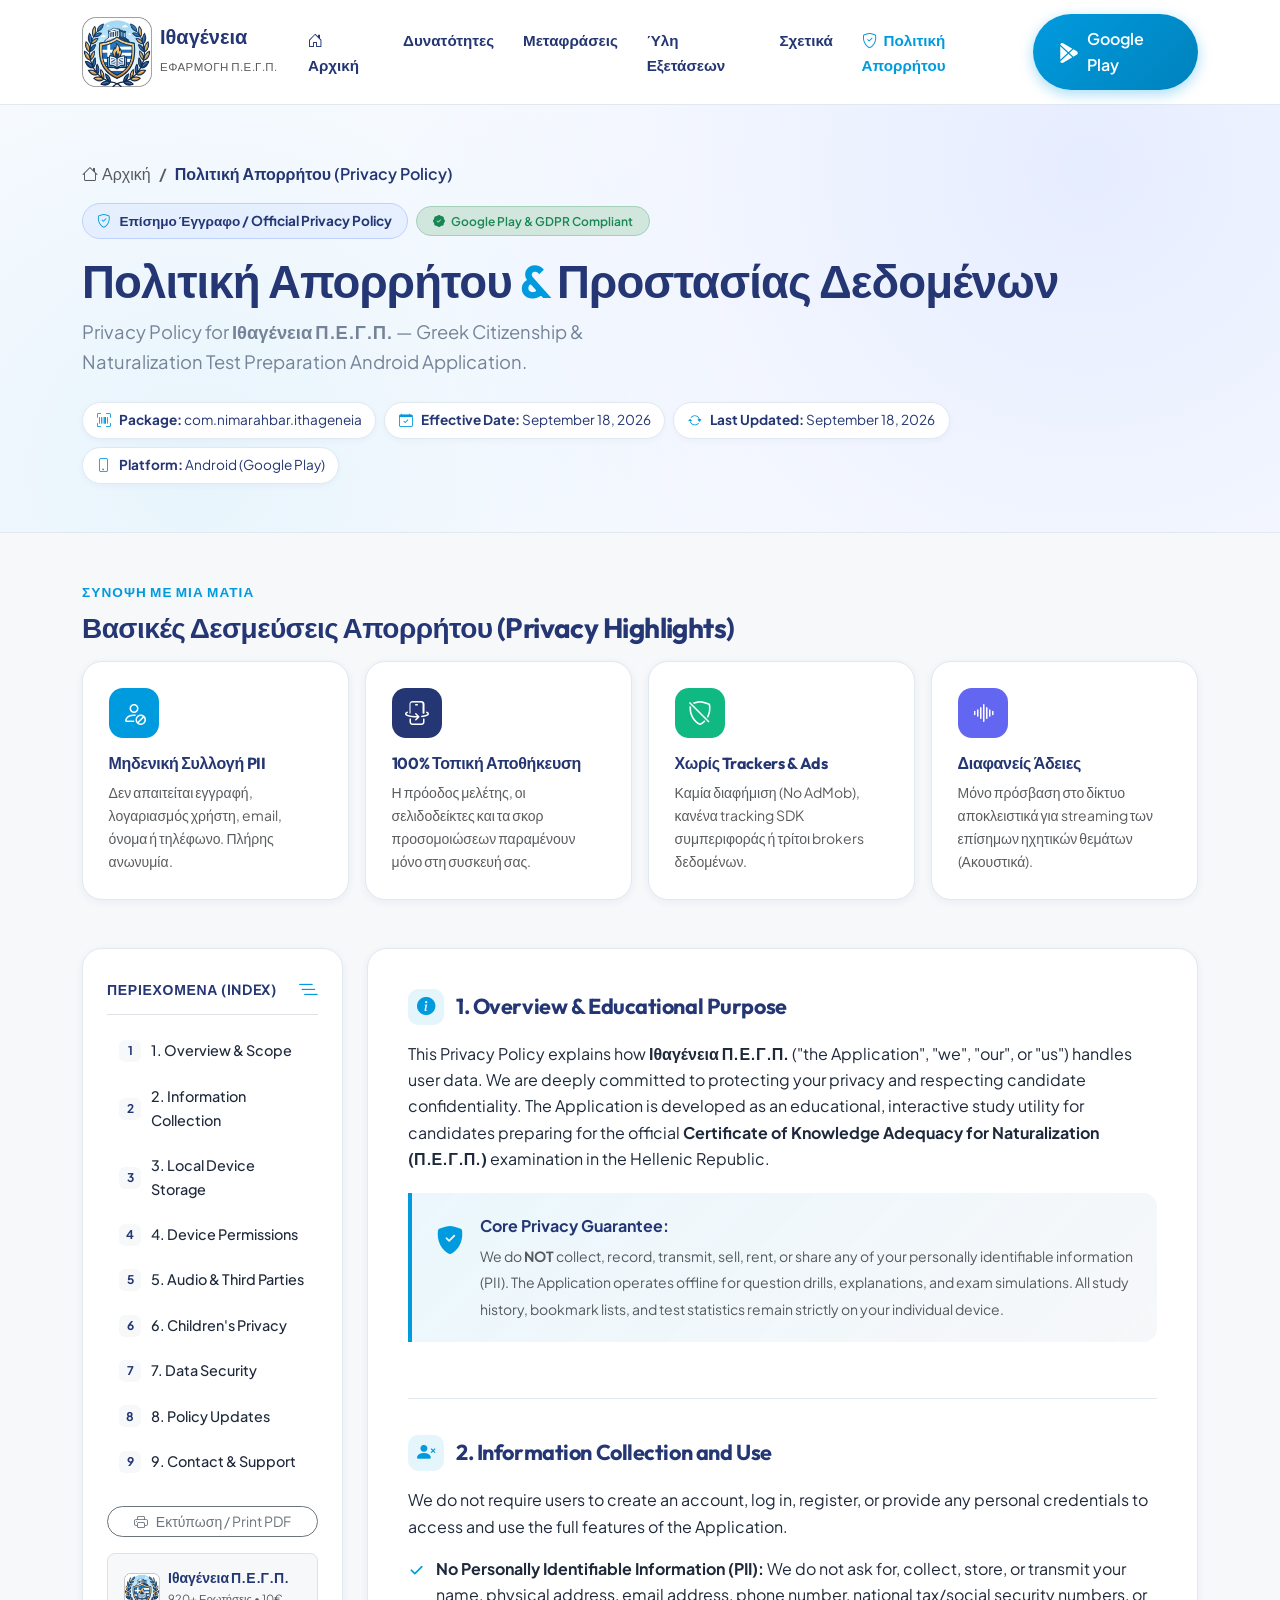
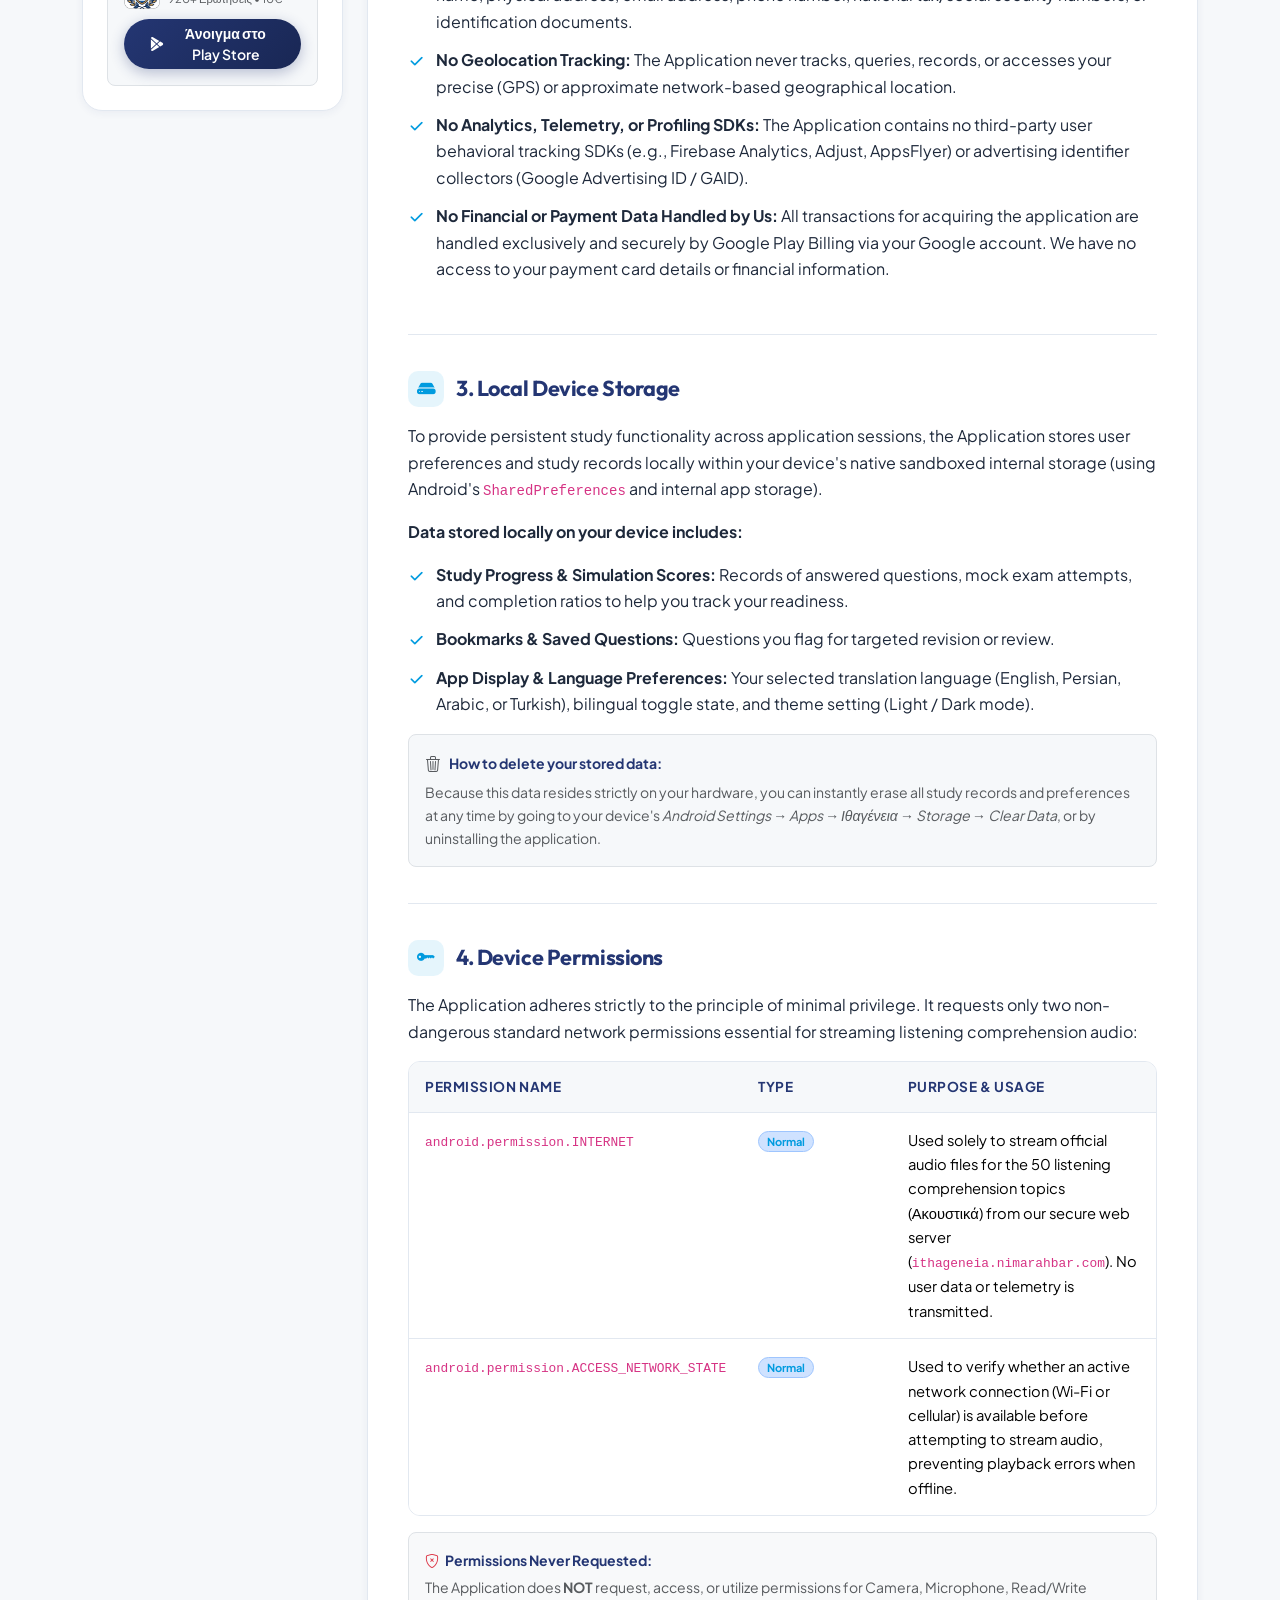
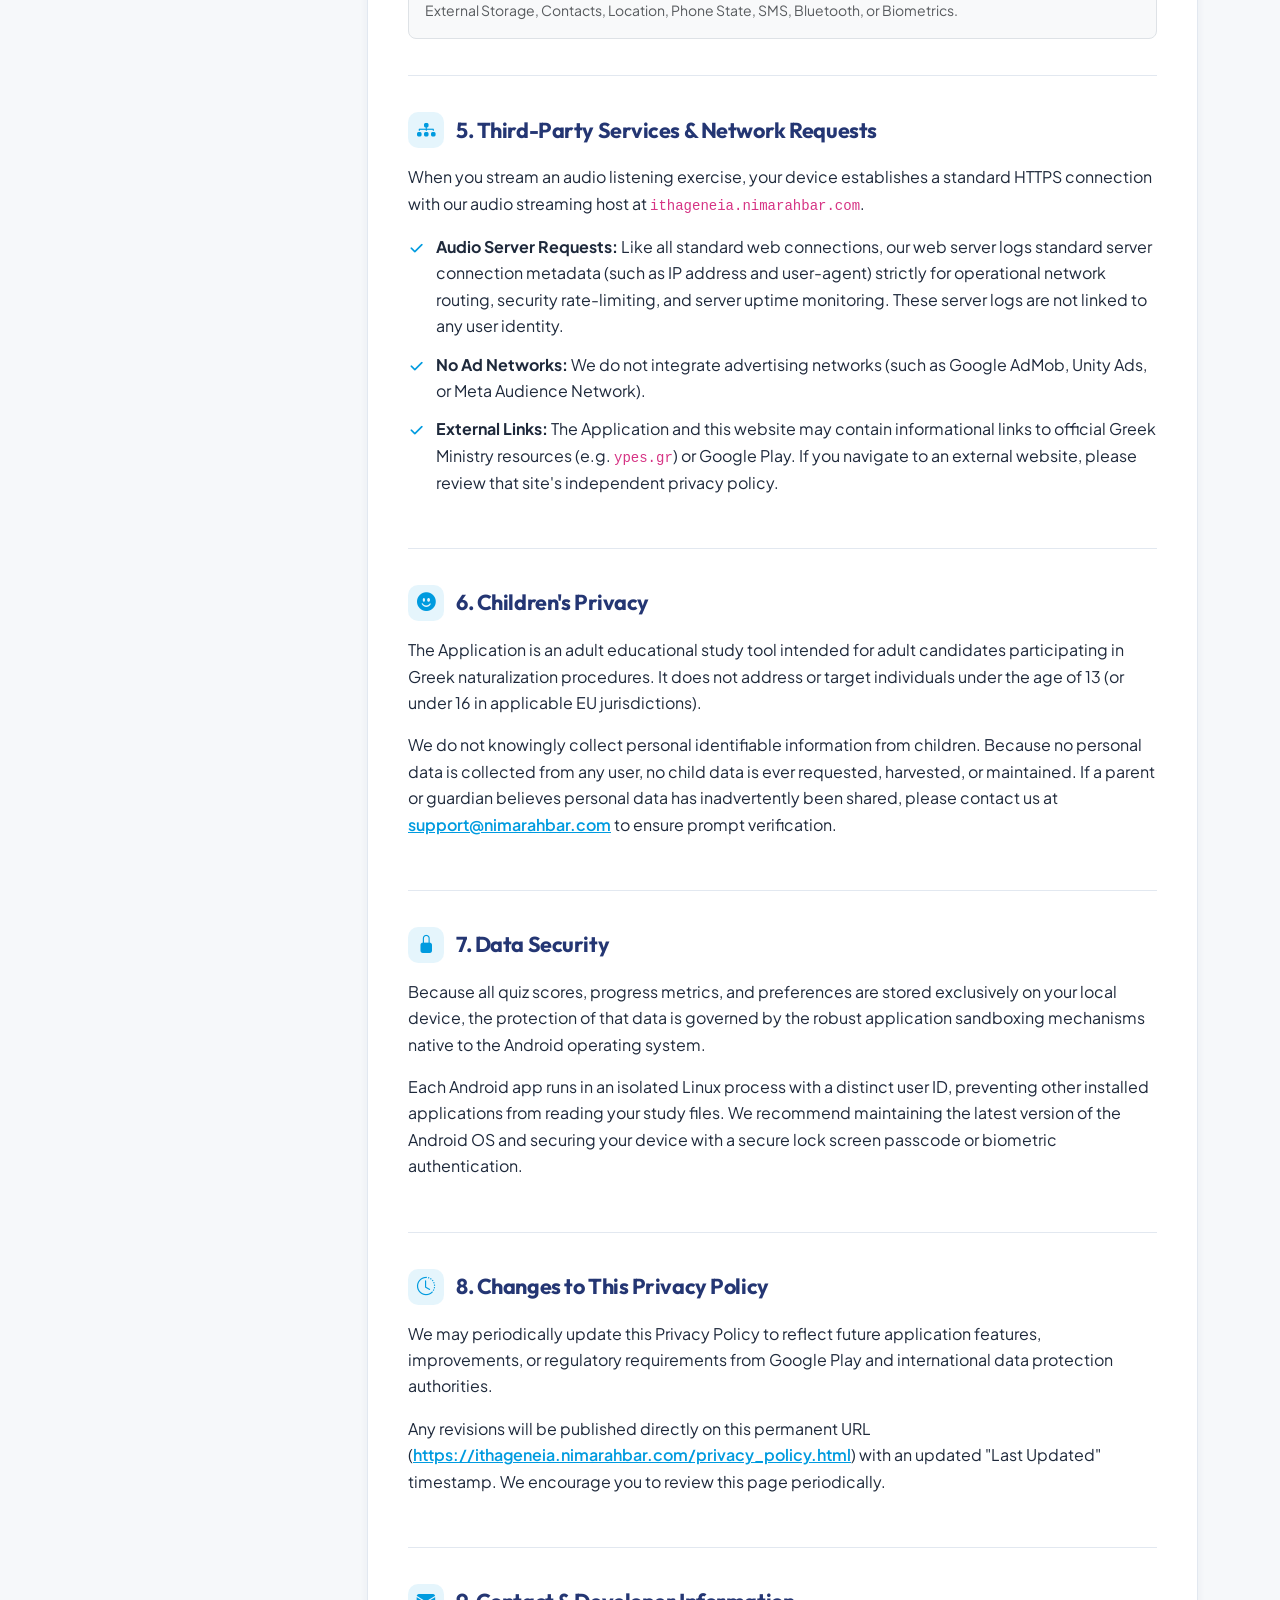
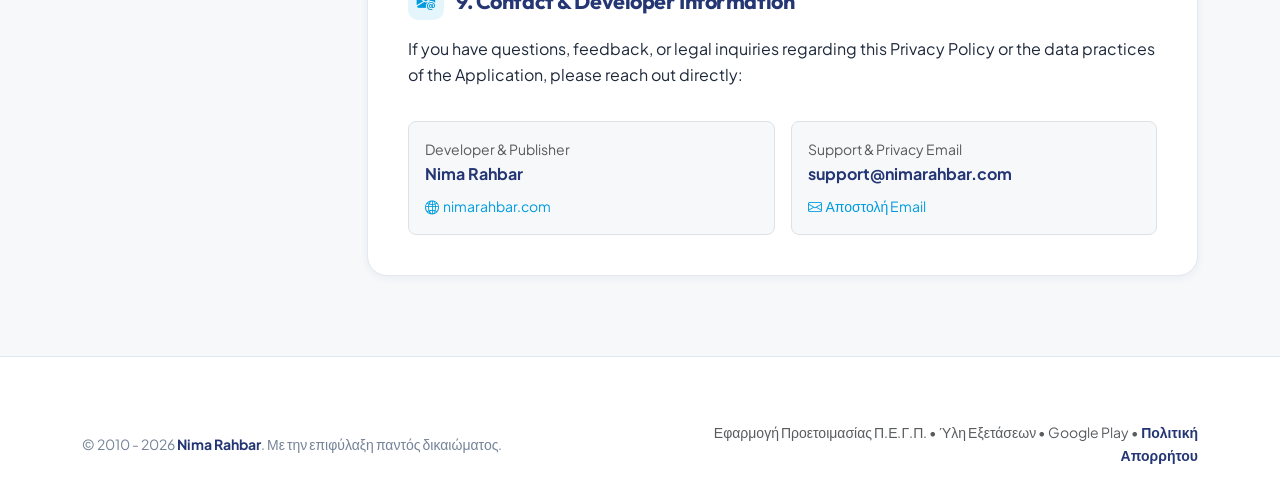
==== privacy_policy.html @ 2ea73db6 "feat: add privacy policy page and update website bundle" ====
<!DOCTYPE html>
<html lang="el">

<head>
  <meta charset="UTF-8">
  <meta name="viewport" content="width=device-width, initial-scale=1.0">
  <title>Πολιτική Απορρήτου (Privacy Policy) | Ιθαγένεια Π.Ε.Γ.Π.</title>
  <meta name="description"
    content="Επίσημη Πολιτική Απορρήτου και Προστασίας Προσωπικών Δεδομένων για την εφαρμογή Android Ιθαγένεια Π.Ε.Γ.Π. (Greek Citizenship & Naturalization Test Prep).">

  <!-- Canonical URL -->
  <link rel="canonical" href="https://ithageneia.nimarahbar.com/privacy_policy.html">

  <!-- Favicons & App Icons -->
  <link rel="apple-touch-icon" sizes="57x57" href="assets/apple-icon-57x57.png">
  <link rel="apple-touch-icon" sizes="60x60" href="assets/apple-icon-60x60.png">
  <link rel="apple-touch-icon" sizes="72x72" href="assets/apple-icon-72x72.png">
  <link rel="apple-touch-icon" sizes="76x76" href="assets/apple-icon-76x76.png">
  <link rel="apple-touch-icon" sizes="114x114" href="assets/apple-icon-114x114.png">
  <link rel="apple-touch-icon" sizes="120x120" href="assets/apple-icon-120x120.png">
  <link rel="apple-touch-icon" sizes="144x144" href="assets/apple-icon-144x144.png">
  <link rel="apple-touch-icon" sizes="152x152" href="assets/apple-icon-152x152.png">
  <link rel="apple-touch-icon" sizes="180x180" href="assets/apple-icon-180x180.png">
  <link rel="icon" type="image/png" sizes="192x192" href="assets/android-icon-192x192.png">
  <link rel="icon" type="image/png" sizes="32x32" href="assets/favicon-32x32.png">
  <link rel="icon" type="image/png" sizes="96x96" href="assets/favicon-96x96.png">
  <link rel="icon" type="image/png" sizes="16x16" href="assets/favicon-16x16.png">
  <meta name="msapplication-TileColor" content="#ffffff">
  <meta name="msapplication-TileImage" content="assets/ms-icon-144x144.png">
  <meta name="theme-color" content="#243673">

  <!-- Open Graph Meta Tags -->
  <meta property="og:title" content="Πολιτική Απορρήτου (Privacy Policy) | Ιθαγένεια Π.Ε.Γ.Π.">
  <meta property="og:description"
    content="Πολιτική Απορρήτου και διαχείρισης δεδομένων για την εφαρμογή Ιθαγένεια Π.Ε.Γ.Π. στο Google Play. Μηδενική συλλογή προσωπικών δεδομένων, 100% τοπική αποθήκευση.">
  <meta property="og:type" content="article">
  <meta property="og:url" content="https://ithageneia.nimarahbar.com/privacy_policy.html">
  <meta property="og:image" content="https://ithageneia.nimarahbar.com/assets/logo.webp">
  <meta property="og:image:width" content="512">
  <meta property="og:image:height" content="512">

  <!-- Twitter Cards -->
  <meta name="twitter:card" content="summary">
  <meta name="twitter:title" content="Πολιτική Απορρήτου | Ιθαγένεια Π.Ε.Γ.Π.">
  <meta name="twitter:description" content="Επίσημη Πολιτική Απορρήτου της εφαρμογής Ιθαγένεια Π.Ε.Γ.Π. για Android.">
  <meta name="twitter:image" content="https://ithageneia.nimarahbar.com/assets/logo.webp">

  <!-- Local Web Fonts & Bootstrap Icons -->
  <link rel="stylesheet" href="assets/fonts/fonts.css">
  <link rel="stylesheet" href="https://cdn.jsdelivr.net/npm/bootstrap-icons@1.11.3/font/bootstrap-icons.min.css">

  <!-- Bootstrap 5 CSS -->
  <link href="https://cdn.jsdelivr.net/npm/bootstrap@5.3.3/dist/css/bootstrap.min.css" rel="stylesheet"
    integrity="sha384-QWTKZyjpPEjISv5WaRU9OFeRpok6YctnYmDr5pNlyT2bRjXh0JMhjY6hW+ALEwIH" crossorigin="anonymous">

  <!-- Custom Theme Styles (nimarahbar.com Color Palette) -->
  <link rel="stylesheet" href="style.css">
</head>

<body>

  <!-- Navigation Bar -->
  <nav class="navbar navbar-expand-lg navbar-custom sticky-top">
    <div class="container py-1">
      <a class="navbar-brand d-flex align-items-center gap-2" href="index.html">
        <div class="navbar-brand-logo">
          <img class="img-responsive" src="assets/logo.webp" alt="Ιθαγένεια Π.Ε.Γ.Π. - Επίσημη Εφαρμογή Android"
            width="70" height="70">
        </div>
        <div>
          <span class="fw-bold fs-5 text-navy-custom d-block lh-1">Ιθαγένεια</span>
          <small class="text-muted" style="font-size: 0.72rem; letter-spacing: 0.04em;">ΕΦΑΡΜΟΓΗ Π.Ε.Γ.Π.</small>
        </div>
      </a>

      <button class="navbar-toggler border-0 shadow-none" type="button" data-bs-toggle="collapse"
        data-bs-target="#navbarPrivacy" aria-controls="navbarPrivacy" aria-expanded="false" aria-label="Εναλλαγή πλοήγησης">
        <span class="navbar-toggler-icon"></span>
      </button>

      <div class="collapse navbar-collapse" id="navbarPrivacy">
        <ul class="navbar-nav mx-auto mb-2 mb-lg-0">
          <li class="nav-item">
            <a class="nav-link" href="index.html">
              <i class="bi bi-house-door me-1"></i> Αρχική
            </a>
          </li>
          <li class="nav-item">
            <a class="nav-link" href="index.html#features">Δυνατότητες</a>
          </li>
          <li class="nav-item">
            <a class="nav-link" href="index.html#translations">Μεταφράσεις</a>
          </li>
          <li class="nav-item">
            <a class="nav-link" href="index.html#syllabus">Ύλη Εξετάσεων</a>
          </li>
          <li class="nav-item">
            <a class="nav-link" href="index.html#about">Σχετικά</a>
          </li>
          <li class="nav-item">
            <a class="nav-link active text-primary-custom" aria-current="page" href="privacy_policy.html">
              <i class="bi bi-shield-check me-1"></i> Πολιτική Απορρήτου
            </a>
          </li>
        </ul>

        <div class="d-flex align-items-center gap-2 mt-3 mt-lg-0">
          <a href="https://play.google.com/store/apps/details?id=com.nimarahbar.ithageneia" target="_blank"
            rel="noopener noreferrer" class="btn-primary-custom text-decoration-none">
            <i class="bi bi-google-play fs-5"></i>
            <span>Google Play</span>
          </a>
        </div>
      </div>
    </div>
  </nav>

  <!-- Hero Header Section -->
  <header class="privacy-hero-section">
    <div class="container">
      <nav aria-label="breadcrumb" class="mb-3">
        <ol class="breadcrumb mb-0 small">
          <li class="breadcrumb-item"><a href="index.html" class="text-decoration-none text-muted"><i class="bi bi-house me-1"></i>Αρχική</a></li>
          <li class="breadcrumb-item active text-navy-custom fw-semibold" aria-current="page">Πολιτική Απορρήτου (Privacy Policy)</li>
        </ol>
      </nav>

      <div class="d-flex flex-wrap align-items-center gap-2 mb-3">
        <div class="hero-badge mb-0">
          <i class="bi bi-shield-check text-primary-custom"></i>
          <span>Επίσημο Έγγραφο / Official Privacy Policy</span>
        </div>
        <span class="badge bg-success-subtle text-success border border-success-subtle rounded-pill px-3 py-2 fw-semibold">
          <i class="bi bi-patch-check-fill me-1"></i> Google Play &amp; GDPR Compliant
        </span>
      </div>

      <h1 class="hero-title display-font mb-2">
        Πολιτική Απορρήτου <span class="text-primary-custom">&amp;</span> Προστασίας Δεδομένων
      </h1>
      <p class="hero-subtitle mb-4">
        Privacy Policy for <strong>Ιθαγένεια Π.Ε.Γ.Π.</strong> — Greek Citizenship &amp; Naturalization Test Preparation Android Application.
      </p>

      <!-- Meta Info Chips -->
      <div class="d-flex flex-wrap align-items-center gap-2">
        <div class="privacy-meta-chip">
          <i class="bi bi-upc-scan"></i>
          <span><strong>Package:</strong> com.nimarahbar.ithageneia</span>
        </div>
        <div class="privacy-meta-chip">
          <i class="bi bi-calendar-check"></i>
          <span><strong>Effective Date:</strong> September 18, 2026</span>
        </div>
        <div class="privacy-meta-chip">
          <i class="bi bi-arrow-repeat"></i>
          <span><strong>Last Updated:</strong> September 18, 2026</span>
        </div>
        <div class="privacy-meta-chip">
          <i class="bi bi-phone"></i>
          <span><strong>Platform:</strong> Android (Google Play)</span>
        </div>
      </div>
    </div>
  </header>

  <!-- Main Landmark Content -->
  <main class="py-5 bg-subtle-custom">
    <div class="container">

      <!-- At-a-Glance Executive Summary Highlights -->
      <section class="mb-5">
        <div class="d-flex align-items-center justify-content-between mb-3">
          <div>
            <span class="section-tag">Συνοψη με μια ματια</span>
            <h2 class="h3 fw-bold text-navy-custom mb-0">Βασικές Δεσμεύσεις Απορρήτου (Privacy Highlights)</h2>
          </div>
        </div>

        <div class="row g-3">
          <div class="col-md-6 col-lg-3">
            <div class="benefit-card">
              <div class="benefit-icon-wrapper bg-primary-custom text-white">
                <i class="bi bi-person-slash"></i>
              </div>
              <h3 class="h6 fw-bold text-navy-custom mb-2">Μηδενική Συλλογή PII</h3>
              <p class="small text-muted mb-0">
                Δεν απαιτείται εγγραφή, λογαριασμός χρήστη, email, όνομα ή τηλέφωνο. Πλήρης ανωνυμία.
              </p>
            </div>
          </div>

          <div class="col-md-6 col-lg-3">
            <div class="benefit-card">
              <div class="benefit-icon-wrapper bg-navy-custom text-white">
                <i class="bi bi-phone-flip"></i>
              </div>
              <h3 class="h6 fw-bold text-navy-custom mb-2">100% Τοπική Αποθήκευση</h3>
              <p class="small text-muted mb-0">
                Η πρόοδος μελέτης, οι σελιδοδείκτες και τα σκορ προσομοιώσεων παραμένουν μόνο στη συσκευή σας.
              </p>
            </div>
          </div>

          <div class="col-md-6 col-lg-3">
            <div class="benefit-card">
              <div class="benefit-icon-wrapper text-white" style="background-color: #10b981;">
                <i class="bi bi-shield-slash"></i>
              </div>
              <h3 class="h6 fw-bold text-navy-custom mb-2">Χωρίς Trackers &amp; Ads</h3>
              <p class="small text-muted mb-0">
                Καμία διαφήμιση (No AdMob), κανένα tracking SDK συμπεριφοράς ή τρίτοι brokers δεδομένων.
              </p>
            </div>
          </div>

          <div class="col-md-6 col-lg-3">
            <div class="benefit-card">
              <div class="benefit-icon-wrapper text-white" style="background-color: #6366f1;">
                <i class="bi bi-soundwave"></i>
              </div>
              <h3 class="h6 fw-bold text-navy-custom mb-2">Διαφανείς Άδειες</h3>
              <p class="small text-muted mb-0">
                Μόνο πρόσβαση στο δίκτυο αποκλειστικά για streaming των επίσημων ηχητικών θεμάτων (Ακουστικά).
              </p>
            </div>
          </div>
        </div>
      </section>

      <!-- Main Two-Column Layout -->
      <div class="row g-4">

        <!-- Sticky Table of Contents Sidebar -->
        <aside class="col-lg-4 col-xl-3 d-none d-lg-block">
          <div class="privacy-toc-card">
            <div class="d-flex align-items-center justify-content-between mb-3 pb-2 border-bottom">
              <span class="fw-bold text-navy-custom small text-uppercase" style="letter-spacing: 0.05em;">Περιεχομενα (Index)</span>
              <i class="bi bi-list-nested text-primary-custom fs-5"></i>
            </div>

            <nav class="d-flex flex-direction-column flex-column gap-1 mb-4" id="privacyTocNav">
              <a href="#overview" class="privacy-toc-link">
                <span class="privacy-toc-num">1</span>
                <span>1. Overview &amp; Scope</span>
              </a>
              <a href="#collection" class="privacy-toc-link">
                <span class="privacy-toc-num">2</span>
                <span>2. Information Collection</span>
              </a>
              <a href="#storage" class="privacy-toc-link">
                <span class="privacy-toc-num">3</span>
                <span>3. Local Device Storage</span>
              </a>
              <a href="#permissions" class="privacy-toc-link">
                <span class="privacy-toc-num">4</span>
                <span>4. Device Permissions</span>
              </a>
              <a href="#thirdparty" class="privacy-toc-link">
                <span class="privacy-toc-num">5</span>
                <span>5. Audio &amp; Third Parties</span>
              </a>
              <a href="#children" class="privacy-toc-link">
                <span class="privacy-toc-num">6</span>
                <span>6. Children's Privacy</span>
              </a>
              <a href="#security" class="privacy-toc-link">
                <span class="privacy-toc-num">7</span>
                <span>7. Data Security</span>
              </a>
              <a href="#changes" class="privacy-toc-link">
                <span class="privacy-toc-num">8</span>
                <span>8. Policy Updates</span>
              </a>
              <a href="#contact" class="privacy-toc-link">
                <span class="privacy-toc-num">9</span>
                <span>9. Contact &amp; Support</span>
              </a>
            </nav>

            <button type="button" class="btn btn-outline-secondary w-100 rounded-pill btn-sm d-flex align-items-center justify-content-center gap-2 mb-3 btn-print"
              onclick="window.print()">
              <i class="bi bi-printer"></i>
              <span>Εκτύπωση / Print PDF</span>
            </button>

            <!-- App Summary Box in Sidebar -->
            <div class="p-3 bg-subtle-custom rounded-3 border">
              <div class="d-flex align-items-center gap-2 mb-2">
                <img src="assets/logo.webp" alt="Ιθαγένεια Logo" width="36" height="36" class="rounded-2">
                <div>
                  <span class="fw-bold text-navy-custom d-block small lh-1">Ιθαγένεια Π.Ε.Γ.Π.</span>
                  <small class="text-muted" style="font-size: 0.7rem;">920+ Ερωτήσεις &bull; 10€</small>
                </div>
              </div>
              <a href="https://play.google.com/store/apps/details?id=com.nimarahbar.ithageneia" target="_blank"
                rel="noopener noreferrer" class="btn btn-navy-custom btn-sm w-100 py-1 text-center text-decoration-none">
                <i class="bi bi-google-play me-1"></i> Άνοιγμα στο Play Store
              </a>
            </div>
          </div>
        </aside>

        <!-- Detailed Legal Body Content -->
        <div class="col-lg-8 col-xl-9">
          <div class="privacy-content-card">

            <!-- Section 1: Overview -->
            <section id="overview" class="privacy-section-block">
              <h2 class="privacy-section-heading">
                <span class="privacy-heading-icon"><i class="bi bi-info-circle-fill"></i></span>
                <span>1. Overview &amp; Educational Purpose</span>
              </h2>
              <p>
                This Privacy Policy explains how <strong>Ιθαγένεια Π.Ε.Γ.Π.</strong> ("the Application", "we", "our",
                or "us") handles user data. We are deeply committed to protecting your privacy and respecting candidate confidentiality.
                The Application is developed as an educational, interactive study utility for candidates preparing for the official
                <strong>Certificate of Knowledge Adequacy for Naturalization (Π.Ε.Γ.Π.)</strong> examination in the Hellenic Republic.
              </p>

              <div class="privacy-callout-guarantee">
                <div class="d-flex align-items-start gap-3">
                  <i class="bi bi-shield-fill-check fs-3 text-primary-custom flex-shrink-0 mt-1"></i>
                  <div>
                    <strong class="text-navy-custom d-block mb-1 fs-6">Core Privacy Guarantee:</strong>
                    <span class="text-muted small lh-base">
                      We do <strong>NOT</strong> collect, record, transmit, sell, rent, or share any of your personally identifiable information (PII).
                      The Application operates offline for question drills, explanations, and exam simulations. All study history, bookmark lists, and test statistics remain strictly on your individual device.
                    </span>
                  </div>
                </div>
              </div>
            </section>

            <!-- Section 2: Information Collection and Use -->
            <section id="collection" class="privacy-section-block">
              <h2 class="privacy-section-heading">
                <span class="privacy-heading-icon"><i class="bi bi-person-x-fill"></i></span>
                <span>2. Information Collection and Use</span>
              </h2>
              <p>
                We do not require users to create an account, log in, register, or provide any personal credentials to access and use the full features of the Application.
              </p>

              <ul class="privacy-item-list">
                <li>
                  <strong>No Personally Identifiable Information (PII):</strong> We do not ask for, collect, store, or transmit your name, physical address, email address, phone number, national tax/social security numbers, or identification documents.
                </li>
                <li>
                  <strong>No Geolocation Tracking:</strong> The Application never tracks, queries, records, or accesses your precise (GPS) or approximate network-based geographical location.
                </li>
                <li>
                  <strong>No Analytics, Telemetry, or Profiling SDKs:</strong> The Application contains no third-party user behavioral tracking SDKs (e.g., Firebase Analytics, Adjust, AppsFlyer) or advertising identifier collectors (Google Advertising ID / GAID).
                </li>
                <li>
                  <strong>No Financial or Payment Data Handled by Us:</strong> All transactions for acquiring the application are handled exclusively and securely by Google Play Billing via your Google account. We have no access to your payment card details or financial information.
                </li>
              </ul>
            </section>

            <!-- Section 3: Local Device Storage -->
            <section id="storage" class="privacy-section-block">
              <h2 class="privacy-section-heading">
                <span class="privacy-heading-icon"><i class="bi bi-hdd-fill"></i></span>
                <span>3. Local Device Storage</span>
              </h2>
              <p>
                To provide persistent study functionality across application sessions, the Application stores user preferences and study records locally within your device's native sandboxed internal storage (using Android's <code>SharedPreferences</code> and internal app storage).
              </p>
              <p class="mb-2"><strong>Data stored locally on your device includes:</strong></p>
              <ul class="privacy-item-list">
                <li>
                  <strong>Study Progress &amp; Simulation Scores:</strong> Records of answered questions, mock exam attempts, and completion ratios to help you track your readiness.
                </li>
                <li>
                  <strong>Bookmarks &amp; Saved Questions:</strong> Questions you flag for targeted revision or review.
                </li>
                <li>
                  <strong>App Display &amp; Language Preferences:</strong> Your selected translation language (English, Persian, Arabic, or Turkish), bilingual toggle state, and theme setting (Light / Dark mode).
                </li>
              </ul>

              <div class="p-3 bg-subtle-custom rounded-3 border mt-3">
                <div class="d-flex align-items-center gap-2 mb-1">
                  <i class="bi bi-trash3 text-muted"></i>
                  <span class="fw-bold small text-navy-custom">How to delete your stored data:</span>
                </div>
                <p class="small text-muted mb-0">
                  Because this data resides strictly on your hardware, you can instantly erase all study records and preferences at any time by going to your device's <em>Android Settings &rarr; Apps &rarr; Ιθαγένεια &rarr; Storage &rarr; Clear Data</em>, or by uninstalling the application.
                </p>
              </div>
            </section>

            <!-- Section 4: Device Permissions -->
            <section id="permissions" class="privacy-section-block">
              <h2 class="privacy-section-heading">
                <span class="privacy-heading-icon"><i class="bi bi-key-fill"></i></span>
                <span>4. Device Permissions</span>
              </h2>
              <p>
                The Application adheres strictly to the principle of minimal privilege. It requests only two non-dangerous standard network permissions essential for streaming listening comprehension audio:
              </p>

              <div class="table-responsive my-3">
                <table class="table privacy-table mb-0">
                  <thead>
                    <tr>
                      <th scope="col" style="width: 32%;">Permission Name</th>
                      <th scope="col" style="width: 20%;">Type</th>
                      <th scope="col">Purpose &amp; Usage</th>
                    </tr>
                  </thead>
                  <tbody>
                    <tr>
                      <td><code>android.permission.INTERNET</code></td>
                      <td><span class="badge bg-primary-subtle text-primary-custom border border-primary-subtle rounded-pill px-2">Normal</span></td>
                      <td>
                        Used solely to stream official audio files for the 50 listening comprehension topics (Ακουστικά) from our secure web server (<code>ithageneia.nimarahbar.com</code>). No user data or telemetry is transmitted.
                      </td>
                    </tr>
                    <tr>
                      <td><code>android.permission.ACCESS_NETWORK_STATE</code></td>
                      <td><span class="badge bg-primary-subtle text-primary-custom border border-primary-subtle rounded-pill px-2">Normal</span></td>
                      <td>
                        Used to verify whether an active network connection (Wi-Fi or cellular) is available before attempting to stream audio, preventing playback errors when offline.
                      </td>
                    </tr>
                  </tbody>
                </table>
              </div>

              <div class="p-3 bg-light rounded-3 border">
                <strong class="text-navy-custom d-block small mb-1"><i class="bi bi-shield-x me-1 text-danger"></i> Permissions Never Requested:</strong>
                <p class="small text-muted mb-0">
                  The Application does <strong>NOT</strong> request, access, or utilize permissions for Camera, Microphone, Read/Write External Storage, Contacts, Location, Phone State, SMS, Bluetooth, or Biometrics.
                </p>
              </div>
            </section>

            <!-- Section 5: Third-Party Services & Links -->
            <section id="thirdparty" class="privacy-section-block">
              <h2 class="privacy-section-heading">
                <span class="privacy-heading-icon"><i class="bi bi-diagram-3-fill"></i></span>
                <span>5. Third-Party Services &amp; Network Requests</span>
              </h2>
              <p>
                When you stream an audio listening exercise, your device establishes a standard HTTPS connection with our audio streaming host at <code>ithageneia.nimarahbar.com</code>.
              </p>
              <ul class="privacy-item-list">
                <li>
                  <strong>Audio Server Requests:</strong> Like all standard web connections, our web server logs standard server connection metadata (such as IP address and user-agent) strictly for operational network routing, security rate-limiting, and server uptime monitoring. These server logs are not linked to any user identity.
                </li>
                <li>
                  <strong>No Ad Networks:</strong> We do not integrate advertising networks (such as Google AdMob, Unity Ads, or Meta Audience Network).
                </li>
                <li>
                  <strong>External Links:</strong> The Application and this website may contain informational links to official Greek Ministry resources (e.g. <code>ypes.gr</code>) or Google Play. If you navigate to an external website, please review that site's independent privacy policy.
                </li>
              </ul>
            </section>

            <!-- Section 6: Children's Privacy -->
            <section id="children" class="privacy-section-block">
              <h2 class="privacy-section-heading">
                <span class="privacy-heading-icon"><i class="bi bi-emoji-smile-fill"></i></span>
                <span>6. Children's Privacy</span>
              </h2>
              <p>
                The Application is an adult educational study tool intended for adult candidates participating in Greek naturalization procedures. It does not address or target individuals under the age of 13 (or under 16 in applicable EU jurisdictions).
              </p>
              <p>
                We do not knowingly collect personal identifiable information from children. Because no personal data is collected from any user, no child data is ever requested, harvested, or maintained. If a parent or guardian believes personal data has inadvertently been shared, please contact us at <a href="mailto:support@nimarahbar.com" class="text-primary-custom fw-semibold">support@nimarahbar.com</a> to ensure prompt verification.
              </p>
            </section>

            <!-- Section 7: Data Security -->
            <section id="security" class="privacy-section-block">
              <h2 class="privacy-section-heading">
                <span class="privacy-heading-icon"><i class="bi bi-lock-fill"></i></span>
                <span>7. Data Security</span>
              </h2>
              <p>
                Because all quiz scores, progress metrics, and preferences are stored exclusively on your local device, the protection of that data is governed by the robust application sandboxing mechanisms native to the Android operating system.
              </p>
              <p>
                Each Android app runs in an isolated Linux process with a distinct user ID, preventing other installed applications from reading your study files. We recommend maintaining the latest version of the Android OS and securing your device with a secure lock screen passcode or biometric authentication.
              </p>
            </section>

            <!-- Section 8: Changes to This Privacy Policy -->
            <section id="changes" class="privacy-section-block">
              <h2 class="privacy-section-heading">
                <span class="privacy-heading-icon"><i class="bi bi-clock-history"></i></span>
                <span>8. Changes to This Privacy Policy</span>
              </h2>
              <p>
                We may periodically update this Privacy Policy to reflect future application features, improvements, or regulatory requirements from Google Play and international data protection authorities.
              </p>
              <p>
                Any revisions will be published directly on this permanent URL (<a href="https://ithageneia.nimarahbar.com/privacy_policy.html" class="text-primary-custom fw-semibold">https://ithageneia.nimarahbar.com/privacy_policy.html</a>) with an updated "Last Updated" timestamp. We encourage you to review this page periodically.
              </p>
            </section>

            <!-- Section 9: Contact & Developer Support -->
            <section id="contact" class="privacy-section-block">
              <h2 class="privacy-section-heading">
                <span class="privacy-heading-icon"><i class="bi bi-envelope-at-fill"></i></span>
                <span>9. Contact &amp; Developer Information</span>
              </h2>
              <p>
                If you have questions, feedback, or legal inquiries regarding this Privacy Policy or the data practices of the Application, please reach out directly:
              </p>

              <div class="row g-3 mt-1">
                <div class="col-sm-6">
                  <div class="p-3 bg-subtle-custom rounded-3 border h-100">
                    <span class="text-muted small d-block">Developer &amp; Publisher</span>
                    <strong class="text-navy-custom fs-6">Nima Rahbar</strong>
                    <div class="mt-2">
                      <a href="https://nimarahbar.com" target="_blank" rel="noopener noreferrer" class="small text-primary-custom text-decoration-none d-flex align-items-center gap-1">
                        <i class="bi bi-globe2"></i> nimarahbar.com
                      </a>
                    </div>
                  </div>
                </div>

                <div class="col-sm-6">
                  <div class="p-3 bg-subtle-custom rounded-3 border h-100">
                    <span class="text-muted small d-block">Support &amp; Privacy Email</span>
                    <strong class="text-navy-custom fs-6">
                      <a href="mailto:support@nimarahbar.com" class="text-navy-custom text-decoration-none">support@nimarahbar.com</a>
                    </strong>
                    <div class="mt-2">
                      <a href="mailto:support@nimarahbar.com" class="small text-primary-custom text-decoration-none d-flex align-items-center gap-1">
                        <i class="bi bi-envelope"></i> Αποστολή Email
                      </a>
                    </div>
                  </div>
                </div>
              </div>
            </section>

          </div>
        </div>

      </div>
    </div>
  </main>

  <!-- Footer Section (Identical to Homepage) -->
  <footer class="footer-section">
    <div class="container">
      <div class="row align-items-center gy-3">
        <div class="col-md-6 text-center text-md-start">
          <p class="mb-0 small">
            &copy; 2010 - 2026 <a href="https://nimarahbar.com" target="_blank" rel="noopener noreferrer"
              class="author-link">Nima Rahbar</a>. Με την επιφύλαξη παντός δικαιώματος.
          </p>
        </div>
        <div class="col-md-6 text-center text-md-end">
          <p class="mb-0 small text-muted">
            Εφαρμογή Προετοιμασίας Π.Ε.Γ.Π. &bull; <a href="index.html#syllabus" class="text-decoration-none text-muted">Ύλη
              Εξετάσεων</a> &bull; <a href="https://play.google.com/store/apps/details?id=com.nimarahbar.ithageneia" target="_blank" rel="noopener noreferrer" class="text-decoration-none text-muted">Google Play</a> &bull; <a href="privacy_policy.html" class="text-decoration-none text-navy-custom fw-semibold">Πολιτική Απορρήτου</a>
          </p>
        </div>
      </div>
    </div>
  </footer>

  <!-- Bootstrap 5 JS Bundle -->
  <script src="https://cdn.jsdelivr.net/npm/bootstrap@5.3.3/dist/js/bootstrap.bundle.min.js"
    integrity="sha384-YvpcrYf0tY3lHB60NNkmXc5s9fDVZLESaAA55NDzOxhy9GkcIdslK1eN7N6jIeHz" crossorigin="anonymous"
    defer></script>

  <!-- ScrollSpy / Active TOC Highlight Script -->
  <script>
    document.addEventListener('DOMContentLoaded', function () {
      const tocLinks = document.querySelectorAll('#privacyTocNav .privacy-toc-link');
      const sections = document.querySelectorAll('.privacy-section-block');

      if (!tocLinks.length || !sections.length) return;

      function updateActiveToc() {
        let currentSectionId = '';
        const scrollPosition = window.scrollY + 140;

        sections.forEach(section => {
          const sectionTop = section.offsetTop;
          if (scrollPosition >= sectionTop) {
            currentSectionId = section.getAttribute('id');
          }
        });

        tocLinks.forEach(link => {
          const href = link.getAttribute('href');
          if (href === '#' + currentSectionId) {
            link.classList.add('active');
          } else {
            link.classList.remove('active');
          }
        });
      }

      window.addEventListener('scroll', updateActiveToc, { passive: true });
      updateActiveToc();
    });
  </script>
</body>

</html>
---- assets/fonts/fonts.css ----
/* latin-ext */
@font-face {
  font-family: 'Outfit';
  font-style: normal;
  font-weight: 500;
  font-display: swap;
  src: url(outfit-latin-ext.woff2) format('woff2');
  unicode-range: U+0100-02BA, U+02BD-02C5, U+02C7-02CC, U+02CE-02D7, U+02DD-02FF, U+0304, U+0308, U+0329, U+1D00-1DBF, U+1E00-1E9F, U+1EF2-1EFF, U+2020, U+20A0-20AB, U+20AD-20C0, U+2113, U+2C60-2C7F, U+A720-A7FF;
}
/* latin */
@font-face {
  font-family: 'Outfit';
  font-style: normal;
  font-weight: 500;
  font-display: swap;
  src: url(outfit-latin.woff2) format('woff2');
  unicode-range: U+0000-00FF, U+0131, U+0152-0153, U+02BB-02BC, U+02C6, U+02DA, U+02DC, U+0304, U+0308, U+0329, U+2000-206F, U+20AC, U+2122, U+2191, U+2193, U+2212, U+2215, U+FEFF, U+FFFD;
}
/* latin-ext */
@font-face {
  font-family: 'Outfit';
  font-style: normal;
  font-weight: 600;
  font-display: swap;
  src: url(outfit-latin-ext.woff2) format('woff2');
  unicode-range: U+0100-02BA, U+02BD-02C5, U+02C7-02CC, U+02CE-02D7, U+02DD-02FF, U+0304, U+0308, U+0329, U+1D00-1DBF, U+1E00-1E9F, U+1EF2-1EFF, U+2020, U+20A0-20AB, U+20AD-20C0, U+2113, U+2C60-2C7F, U+A720-A7FF;
}
/* latin */
@font-face {
  font-family: 'Outfit';
  font-style: normal;
  font-weight: 600;
  font-display: swap;
  src: url(outfit-latin.woff2) format('woff2');
  unicode-range: U+0000-00FF, U+0131, U+0152-0153, U+02BB-02BC, U+02C6, U+02DA, U+02DC, U+0304, U+0308, U+0329, U+2000-206F, U+20AC, U+2122, U+2191, U+2193, U+2212, U+2215, U+FEFF, U+FFFD;
}
/* latin-ext */
@font-face {
  font-family: 'Outfit';
  font-style: normal;
  font-weight: 700;
  font-display: swap;
  src: url(outfit-latin-ext.woff2) format('woff2');
  unicode-range: U+0100-02BA, U+02BD-02C5, U+02C7-02CC, U+02CE-02D7, U+02DD-02FF, U+0304, U+0308, U+0329, U+1D00-1DBF, U+1E00-1E9F, U+1EF2-1EFF, U+2020, U+20A0-20AB, U+20AD-20C0, U+2113, U+2C60-2C7F, U+A720-A7FF;
}
/* latin */
@font-face {
  font-family: 'Outfit';
  font-style: normal;
  font-weight: 700;
  font-display: swap;
  src: url(outfit-latin.woff2) format('woff2');
  unicode-range: U+0000-00FF, U+0131, U+0152-0153, U+02BB-02BC, U+02C6, U+02DA, U+02DC, U+0304, U+0308, U+0329, U+2000-206F, U+20AC, U+2122, U+2191, U+2193, U+2212, U+2215, U+FEFF, U+FFFD;
}
/* latin-ext */
@font-face {
  font-family: 'Outfit';
  font-style: normal;
  font-weight: 800;
  font-display: swap;
  src: url(outfit-latin-ext.woff2) format('woff2');
  unicode-range: U+0100-02BA, U+02BD-02C5, U+02C7-02CC, U+02CE-02D7, U+02DD-02FF, U+0304, U+0308, U+0329, U+1D00-1DBF, U+1E00-1E9F, U+1EF2-1EFF, U+2020, U+20A0-20AB, U+20AD-20C0, U+2113, U+2C60-2C7F, U+A720-A7FF;
}
/* latin */
@font-face {
  font-family: 'Outfit';
  font-style: normal;
  font-weight: 800;
  font-display: swap;
  src: url(outfit-latin.woff2) format('woff2');
  unicode-range: U+0000-00FF, U+0131, U+0152-0153, U+02BB-02BC, U+02C6, U+02DA, U+02DC, U+0304, U+0308, U+0329, U+2000-206F, U+20AC, U+2122, U+2191, U+2193, U+2212, U+2215, U+FEFF, U+FFFD;
}
/* cyrillic-ext */
@font-face {
  font-family: 'Plus Jakarta Sans';
  font-style: normal;
  font-weight: 400;
  font-display: swap;
  src: url(plus-jakarta-sans-cyrillic-ext.woff2) format('woff2');
  unicode-range: U+0460-052F, U+1C80-1C8A, U+20B4, U+2DE0-2DFF, U+A640-A69F, U+FE2E-FE2F;
}
/* vietnamese */
@font-face {
  font-family: 'Plus Jakarta Sans';
  font-style: normal;
  font-weight: 400;
  font-display: swap;
  src: url(plus-jakarta-sans-vietnamese.woff2) format('woff2');
  unicode-range: U+0102-0103, U+0110-0111, U+0128-0129, U+0168-0169, U+01A0-01A1, U+01AF-01B0, U+0300-0301, U+0303-0304, U+0308-0309, U+0323, U+0329, U+1EA0-1EF9, U+20AB;
}
/* latin-ext */
@font-face {
  font-family: 'Plus Jakarta Sans';
  font-style: normal;
  font-weight: 400;
  font-display: swap;
  src: url(plus-jakarta-sans-latin-ext.woff2) format('woff2');
  unicode-range: U+0100-02BA, U+02BD-02C5, U+02C7-02CC, U+02CE-02D7, U+02DD-02FF, U+0304, U+0308, U+0329, U+1D00-1DBF, U+1E00-1E9F, U+1EF2-1EFF, U+2020, U+20A0-20AB, U+20AD-20C0, U+2113, U+2C60-2C7F, U+A720-A7FF;
}
/* latin */
@font-face {
  font-family: 'Plus Jakarta Sans';
  font-style: normal;
  font-weight: 400;
  font-display: swap;
  src: url(plus-jakarta-sans-latin.woff2) format('woff2');
  unicode-range: U+0000-00FF, U+0131, U+0152-0153, U+02BB-02BC, U+02C6, U+02DA, U+02DC, U+0304, U+0308, U+0329, U+2000-206F, U+20AC, U+2122, U+2191, U+2193, U+2212, U+2215, U+FEFF, U+FFFD;
}
/* cyrillic-ext */
@font-face {
  font-family: 'Plus Jakarta Sans';
  font-style: normal;
  font-weight: 500;
  font-display: swap;
  src: url(plus-jakarta-sans-cyrillic-ext.woff2) format('woff2');
  unicode-range: U+0460-052F, U+1C80-1C8A, U+20B4, U+2DE0-2DFF, U+A640-A69F, U+FE2E-FE2F;
}
/* vietnamese */
@font-face {
  font-family: 'Plus Jakarta Sans';
  font-style: normal;
  font-weight: 500;
  font-display: swap;
  src: url(plus-jakarta-sans-vietnamese.woff2) format('woff2');
  unicode-range: U+0102-0103, U+0110-0111, U+0128-0129, U+0168-0169, U+01A0-01A1, U+01AF-01B0, U+0300-0301, U+0303-0304, U+0308-0309, U+0323, U+0329, U+1EA0-1EF9, U+20AB;
}
/* latin-ext */
@font-face {
  font-family: 'Plus Jakarta Sans';
  font-style: normal;
  font-weight: 500;
  font-display: swap;
  src: url(plus-jakarta-sans-latin-ext.woff2) format('woff2');
  unicode-range: U+0100-02BA, U+02BD-02C5, U+02C7-02CC, U+02CE-02D7, U+02DD-02FF, U+0304, U+0308, U+0329, U+1D00-1DBF, U+1E00-1E9F, U+1EF2-1EFF, U+2020, U+20A0-20AB, U+20AD-20C0, U+2113, U+2C60-2C7F, U+A720-A7FF;
}
/* latin */
@font-face {
  font-family: 'Plus Jakarta Sans';
  font-style: normal;
  font-weight: 500;
  font-display: swap;
  src: url(plus-jakarta-sans-latin.woff2) format('woff2');
  unicode-range: U+0000-00FF, U+0131, U+0152-0153, U+02BB-02BC, U+02C6, U+02DA, U+02DC, U+0304, U+0308, U+0329, U+2000-206F, U+20AC, U+2122, U+2191, U+2193, U+2212, U+2215, U+FEFF, U+FFFD;
}
/* cyrillic-ext */
@font-face {
  font-family: 'Plus Jakarta Sans';
  font-style: normal;
  font-weight: 600;
  font-display: swap;
  src: url(plus-jakarta-sans-cyrillic-ext.woff2) format('woff2');
  unicode-range: U+0460-052F, U+1C80-1C8A, U+20B4, U+2DE0-2DFF, U+A640-A69F, U+FE2E-FE2F;
}
/* vietnamese */
@font-face {
  font-family: 'Plus Jakarta Sans';
  font-style: normal;
  font-weight: 600;
  font-display: swap;
  src: url(plus-jakarta-sans-vietnamese.woff2) format('woff2');
  unicode-range: U+0102-0103, U+0110-0111, U+0128-0129, U+0168-0169, U+01A0-01A1, U+01AF-01B0, U+0300-0301, U+0303-0304, U+0308-0309, U+0323, U+0329, U+1EA0-1EF9, U+20AB;
}
/* latin-ext */
@font-face {
  font-family: 'Plus Jakarta Sans';
  font-style: normal;
  font-weight: 600;
  font-display: swap;
  src: url(plus-jakarta-sans-latin-ext.woff2) format('woff2');
  unicode-range: U+0100-02BA, U+02BD-02C5, U+02C7-02CC, U+02CE-02D7, U+02DD-02FF, U+0304, U+0308, U+0329, U+1D00-1DBF, U+1E00-1E9F, U+1EF2-1EFF, U+2020, U+20A0-20AB, U+20AD-20C0, U+2113, U+2C60-2C7F, U+A720-A7FF;
}
/* latin */
@font-face {
  font-family: 'Plus Jakarta Sans';
  font-style: normal;
  font-weight: 600;
  font-display: swap;
  src: url(plus-jakarta-sans-latin.woff2) format('woff2');
  unicode-range: U+0000-00FF, U+0131, U+0152-0153, U+02BB-02BC, U+02C6, U+02DA, U+02DC, U+0304, U+0308, U+0329, U+2000-206F, U+20AC, U+2122, U+2191, U+2193, U+2212, U+2215, U+FEFF, U+FFFD;
}
/* cyrillic-ext */
@font-face {
  font-family: 'Plus Jakarta Sans';
  font-style: normal;
  font-weight: 700;
  font-display: swap;
  src: url(plus-jakarta-sans-cyrillic-ext.woff2) format('woff2');
  unicode-range: U+0460-052F, U+1C80-1C8A, U+20B4, U+2DE0-2DFF, U+A640-A69F, U+FE2E-FE2F;
}
/* vietnamese */
@font-face {
  font-family: 'Plus Jakarta Sans';
  font-style: normal;
  font-weight: 700;
  font-display: swap;
  src: url(plus-jakarta-sans-vietnamese.woff2) format('woff2');
  unicode-range: U+0102-0103, U+0110-0111, U+0128-0129, U+0168-0169, U+01A0-01A1, U+01AF-01B0, U+0300-0301, U+0303-0304, U+0308-0309, U+0323, U+0329, U+1EA0-1EF9, U+20AB;
}
/* latin-ext */
@font-face {
  font-family: 'Plus Jakarta Sans';
  font-style: normal;
  font-weight: 700;
  font-display: swap;
  src: url(plus-jakarta-sans-latin-ext.woff2) format('woff2');
  unicode-range: U+0100-02BA, U+02BD-02C5, U+02C7-02CC, U+02CE-02D7, U+02DD-02FF, U+0304, U+0308, U+0329, U+1D00-1DBF, U+1E00-1E9F, U+1EF2-1EFF, U+2020, U+20A0-20AB, U+20AD-20C0, U+2113, U+2C60-2C7F, U+A720-A7FF;
}
/* latin */
@font-face {
  font-family: 'Plus Jakarta Sans';
  font-style: normal;
  font-weight: 700;
  font-display: swap;
  src: url(plus-jakarta-sans-latin.woff2) format('woff2');
  unicode-range: U+0000-00FF, U+0131, U+0152-0153, U+02BB-02BC, U+02C6, U+02DA, U+02DC, U+0304, U+0308, U+0329, U+2000-206F, U+20AC, U+2122, U+2191, U+2193, U+2212, U+2215, U+FEFF, U+FFFD;
}
---- style.css ----
:root {
  --nr-primary: #009bdf;
  --nr-primary-hover: #0082bc;
  --nr-navy: #243673;
  --nr-navy-dark: #192754;
  --nr-navy-light: #324a9a;
  --nr-accent: #BFD1FF;
  --nr-accent-soft: rgba(191, 209, 255, 0.25);
  --nr-bg-body: #FBFCFF;
  --nr-bg-surface: #ffffff;
  --nr-bg-subtle: #f6f8fa;
  --nr-text-dark: #1e293b;
  --nr-text-muted: #758398;
  --nr-border: #e2e8f0;
  --nr-shadow-sm: 0 2px 8px rgba(36, 54, 115, 0.06);
  --nr-shadow-md: 0 8px 24px rgba(36, 54, 115, 0.08);
  --nr-shadow-lg: 0 16px 36px rgba(36, 54, 115, 0.12);
  --nr-radius: 1rem;
}

body {
  font-family: 'Plus Jakarta Sans', -apple-system, BlinkMacSystemFont, "Segoe UI", Roboto, sans-serif;
  background-color: var(--nr-bg-body);
  color: var(--nr-text-dark);
  line-height: 1.65;
  overflow-x: hidden;
}

h1,
h2,
h3,
h4,
h5,
h6,
.display-font {
  font-family: 'Outfit', sans-serif;
  font-weight: 700;
  letter-spacing: -0.02em;
}

/* Custom Utilities based on nimarahbar.com */
.bg-primary-custom {
  background-color: var(--nr-primary) !important;
}

.text-primary-custom {
  color: var(--nr-primary) !important;
}

.bg-navy-custom {
  background-color: var(--nr-navy) !important;
}

.text-navy-custom {
  color: var(--nr-navy) !important;
}

.bg-subtle-custom {
  background-color: var(--nr-bg-subtle) !important;
}

/* Navbar */
.navbar-custom {
  background: rgba(255, 255, 255, 0.95);
  backdrop-filter: blur(12px);
  -webkit-backdrop-filter: blur(12px);
  border-bottom: 1px solid var(--nr-border);
  transition: all 0.3s ease;
}

.navbar-brand-logo {
  display: inline-flex;
  align-items: center;
  justify-content: center;
}

.nav-link {
  font-weight: 600;
  color: var(--nr-navy);
  font-size: 0.95rem;
  padding: 0.5rem 0.9rem !important;
  transition: color 0.2s ease;
}

.nav-link:hover {
  color: var(--nr-primary);
}

/* Buttons */
.btn-primary-custom {
  background: linear-gradient(135deg, var(--nr-primary) 0%, var(--nr-primary-hover) 100%);
  color: #ffffff;
  font-weight: 600;
  border: none;
  padding: 0.75rem 1.6rem;
  border-radius: 50rem;
  box-shadow: 0 4px 14px rgba(0, 155, 223, 0.35);
  transition: all 0.25s ease;
  display: inline-flex;
  align-items: center;
  gap: 0.5rem;
}

.btn-primary-custom:hover {
  background: linear-gradient(135deg, var(--nr-primary-hover) 0%, #006fa1 100%);
  color: #ffffff;
  transform: translateY(-2px);
  box-shadow: 0 6px 18px rgba(0, 155, 223, 0.45);
}

.btn-navy-custom {
  background: linear-gradient(135deg, var(--nr-navy) 0%, var(--nr-navy-dark) 100%);
  color: #ffffff;
  font-weight: 600;
  border: none;
  padding: 0.75rem 1.6rem;
  border-radius: 50rem;
  box-shadow: 0 4px 14px rgba(36, 54, 115, 0.3);
  transition: all 0.25s ease;
  display: inline-flex;
  align-items: center;
  gap: 0.5rem;
}

.btn-navy-custom:hover {
  background: linear-gradient(135deg, var(--nr-navy-light) 0%, var(--nr-navy) 100%);
  color: #ffffff;
  transform: translateY(-2px);
  box-shadow: 0 6px 20px rgba(36, 54, 115, 0.4);
}

.btn-outline-navy {
  border: 2px solid var(--nr-navy);
  color: var(--nr-navy);
  font-weight: 600;
  padding: 0.7rem 1.5rem;
  border-radius: 50rem;
  background: transparent;
  transition: all 0.25s ease;
  display: inline-flex;
  align-items: center;
  gap: 0.5rem;
}

.btn-outline-navy:hover {
  background: var(--nr-navy);
  color: #ffffff;
  transform: translateY(-2px);
}

/* Hero Section */
.hero-section {
  position: relative;
  padding: 5rem 0 4rem;
  background: radial-gradient(circle at 80% 20%, rgba(191, 209, 255, 0.35) 0%, rgba(251, 252, 255, 0) 60%),
    radial-gradient(circle at 10% 80%, rgba(0, 155, 223, 0.08) 0%, rgba(251, 252, 255, 0) 50%);
  border-bottom: 1px solid var(--nr-border);
}

.hero-badge {
  display: inline-flex;
  align-items: center;
  gap: 0.5rem;
  padding: 0.35rem 0.9rem;
  font-size: 0.85rem;
  font-weight: 700;
  color: var(--nr-navy);
  background-color: var(--nr-accent-soft);
  border: 1px solid var(--nr-accent);
  border-radius: 50rem;
  margin-bottom: 1.25rem;
}

.hero-title {
  font-size: 2.85rem;
  line-height: 1.18;
  color: var(--nr-navy);
}

.hero-subtitle {
  font-size: 1.15rem;
  color: var(--nr-text-muted);
  max-width: 600px;
}

/* Phone Mockup Frame & Theme Comparison Slider */
.mockup-container {
  display: flex;
  flex-direction: column;
  align-items: center;
  justify-content: center;
  position: relative;
}

.theme-switch-pills {
  display: inline-flex;
  align-items: center;
  gap: 0.35rem;
  background: #ffffff;
  padding: 0.35rem 0.5rem;
  border-radius: 50rem;
  box-shadow: 0 4px 16px rgba(36, 54, 115, 0.08);
  border: 1px solid var(--nr-border);
  margin-bottom: 1rem;
}

.theme-switch-btn {
  border: none;
  background: transparent;
  padding: 0.4rem 1.1rem;
  font-size: 0.85rem;
  font-weight: 600;
  border-radius: 50rem;
  color: var(--nr-text-muted);
  display: inline-flex;
  align-items: center;
  gap: 0.4rem;
  cursor: pointer;
  transition: all 0.25s ease;
}

.theme-switch-btn:hover {
  color: var(--nr-navy);
}

.theme-switch-btn.active {
  background: var(--nr-navy);
  color: #ffffff;
  box-shadow: 0 2px 10px rgba(36, 54, 115, 0.25);
}

.hero-phone-mockup-frame {
  width: 100%;
  max-width: 300px;
  background: #020617;
  border: 8px solid #1e293b;
  border-radius: 40px;
  padding: 4px;
  box-shadow: 0 25px 60px -12px rgba(36, 54, 115, 0.35), 0 0 0 1px rgba(255, 255, 255, 0.15);
  position: relative;
  transition: transform 0.4s ease;
}

.hero-phone-mockup-frame:hover {
  transform: translateY(-4px);
}

.theme-compare-box {
  position: relative;
  width: 100%;
  overflow: hidden;
  border-radius: 30px;
  user-select: none;
  -webkit-user-select: none;
  --slider-pos: 0%;
}

.theme-compare-img-base {
  width: 100%;
  height: auto;
  display: block;
  border-radius: 30px;
}

.theme-compare-img-overlay {
  position: absolute;
  top: 0;
  left: 0;
  width: 100%;
  height: 100%;
  border-radius: 30px;
  clip-path: inset(0 calc(100% - var(--slider-pos, 0%)) 0 0);
  pointer-events: none;
}

.theme-compare-img-overlay img {
  width: 100%;
  height: auto;
  display: block;
  border-radius: 30px;
}

.theme-slider-divider {
  position: absolute;
  top: 0;
  bottom: 0;
  left: var(--slider-pos, 0%);
  width: 2px;
  background: #ffffff;
  box-shadow: 0 0 10px rgba(0, 0, 0, 0.5);
  pointer-events: none;
  transform: translateX(-50%);
  z-index: 5;
  transition: opacity 0.25s ease;
}

.theme-compare-box.at-edge .theme-slider-divider {
  opacity: 0;
}

.theme-slider-knob {
  position: absolute;
  top: 50%;
  left: 50%;
  transform: translate(-50%, -50%);
  width: 34px;
  height: 34px;
  border-radius: 50%;
  background: #ffffff;
  color: var(--nr-navy);
  display: flex;
  align-items: center;
  justify-content: center;
  font-size: 0.85rem;
  box-shadow: 0 3px 12px rgba(0, 0, 0, 0.35);
  border: 2px solid var(--nr-primary);
}

.theme-screen-range {
  position: absolute;
  top: 0;
  left: 0;
  width: 100%;
  height: 100%;
  opacity: 0;
  cursor: ew-resize;
  margin: 0;
  padding: 0;
  z-index: 10;
}

.theme-slider-bar-wrapper {
  max-width: 300px;
  width: 100%;
}

.custom-theme-range {
  accent-color: var(--nr-primary);
  cursor: pointer;
}

/* Feature Cards */
.feature-card {
  background: var(--nr-bg-surface);
  border: 1px solid var(--nr-border);
  border-radius: var(--nr-radius);
  padding: 2rem 1.5rem;
  height: 100%;
  transition: all 0.3s ease;
  box-shadow: var(--nr-shadow-sm);
  position: relative;
  overflow: hidden;
}

.feature-card:hover {
  transform: translateY(-5px);
  border-color: var(--nr-primary);
  box-shadow: var(--nr-shadow-md);
}

.feature-icon-wrapper {
  width: 54px;
  height: 54px;
  border-radius: 14px;
  display: inline-flex;
  align-items: center;
  justify-content: center;
  font-size: 1.5rem;
  margin-bottom: 1.25rem;
  background: rgba(0, 155, 223, 0.1);
  color: var(--nr-primary);
  transition: transform 0.3s ease;
}

.feature-card:hover .feature-icon-wrapper {
  transform: scale(1.1);
}

/* Section Header */
.section-header {
  margin-bottom: 3.5rem;
}

.section-tag {
  font-size: 0.85rem;
  font-weight: 700;
  text-transform: uppercase;
  letter-spacing: 0.08em;
  color: var(--nr-primary);
  margin-bottom: 0.5rem;
  display: block;
}

.section-title {
  color: var(--nr-navy);
  font-size: 2.2rem;
}

/* Topic Badges & Grid */
.topic-card {
  background: #ffffff;
  border: 1px solid var(--nr-border);
  border-radius: var(--nr-radius);
  padding: 1.5rem;
  transition: all 0.25s ease;
  box-shadow: var(--nr-shadow-sm);
}

.topic-card:hover {
  border-color: var(--nr-navy);
  box-shadow: var(--nr-shadow-md);
}

.topic-badge {
  font-size: 0.75rem;
  font-weight: 700;
  padding: 0.3rem 0.65rem;
  border-radius: 50rem;
}

/* Audio Streaming Spotlight Box */
.audio-spotlight {
  background: linear-gradient(135deg, var(--nr-navy) 0%, var(--nr-navy-dark) 100%);
  color: #ffffff;
  border-radius: 1.5rem;
  padding: 3rem 2.5rem;
  position: relative;
  overflow: hidden;
  box-shadow: var(--nr-shadow-lg);
}

.audio-spotlight::before {
  content: '';
  position: absolute;
  top: -40%;
  right: -20%;
  width: 400px;
  height: 400px;
  background: radial-gradient(circle, rgba(0, 155, 223, 0.25) 0%, rgba(0, 0, 0, 0) 70%);
  pointer-events: none;
}

/* Download Modal & Channel Card */
.download-channel-card {
  display: flex;
  align-items: center;
  gap: 1.25rem;
  padding: 1.25rem;
  border: 1px solid var(--nr-border);
  border-radius: var(--nr-radius);
  text-decoration: none;
  color: var(--nr-text-dark);
  background: #ffffff;
  transition: all 0.25s ease;
}

.download-channel-card:hover {
  border-color: var(--nr-primary);
  background: rgba(0, 155, 223, 0.04);
  transform: translateY(-2px);
  color: var(--nr-navy);
}

.download-channel-icon {
  width: 48px;
  height: 48px;
  border-radius: 12px;
  display: flex;
  align-items: center;
  justify-content: center;
  font-size: 1.5rem;
  flex-shrink: 0;
}

.footer-section {
  background: #ffffff;
  border-top: 1px solid var(--nr-border);
  padding: 4rem 0 2rem;
  color: var(--nr-text-muted);
}

.about-creator-logo {
  max-height: 64px;
  width: auto;
  display: block;
  transition: transform 0.25s ease, opacity 0.25s ease;
}

.about-logo-wrapper {
  transition: all 0.25s ease;
  background: #ffffff;
  border: 1px solid var(--nr-border);
}

.about-logo-wrapper:hover {
  transform: translateY(-3px);
  border-color: var(--nr-primary);
  box-shadow: var(--nr-shadow-md);
}

.about-logo-wrapper:hover .about-creator-logo {
  opacity: 0.9;
}


.author-link {
  color: var(--nr-navy);
  font-weight: 700;
  text-decoration: none;
  transition: color 0.2s;
}

.author-link:hover {
  color: var(--nr-primary);
}

.social-icon-btn {
  display: inline-flex;
  align-items: center;
  justify-content: center;
  width: 40px;
  height: 40px;
  border-radius: 50%;
  background: var(--nr-bg-subtle);
  color: var(--nr-navy);
  text-decoration: none;
  transition: all 0.25s ease;
  font-size: 1.1rem;
}

.social-icon-btn:hover {
  background: var(--nr-primary);
  color: #ffffff;
  transform: translateY(-2px);
}

/* ==========================================================================
   Foldables & Tablets Showcase Section
   ========================================================================== */
.foldable-showcase-section {
  background: radial-gradient(circle at 50% 0%, rgba(0, 155, 223, 0.15) 0%, rgba(25, 39, 84, 0) 70%),
              linear-gradient(180deg, #151f3e 0%, #0d1428 100%);
  color: #ffffff;
  position: relative;
  overflow: hidden;
  border-top: 1px solid rgba(255, 255, 255, 0.08);
  border-bottom: 1px solid rgba(255, 255, 255, 0.08);
}

.foldable-showcase-section .section-title {
  color: #ffffff;
}

.foldable-badge-pill {
  display: inline-flex;
  align-items: center;
  gap: 0.5rem;
  padding: 0.4rem 1.1rem;
  font-size: 0.82rem;
  font-weight: 700;
  color: var(--nr-primary);
  background: rgba(0, 155, 223, 0.12);
  border: 1px solid rgba(0, 155, 223, 0.35);
  border-radius: 50rem;
  letter-spacing: 0.06em;
  text-transform: uppercase;
}

.device-card-wrapper {
  background: rgba(255, 255, 255, 0.03);
  border: 1px solid rgba(255, 255, 255, 0.08);
  border-radius: 1.75rem;
  padding: 1.75rem;
  transition: all 0.35s ease;
  backdrop-filter: blur(10px);
  -webkit-backdrop-filter: blur(10px);
  display: flex;
  flex-direction: column;
  height: 100%;
}

.device-card-wrapper:hover {
  border-color: rgba(0, 155, 223, 0.4);
  transform: translateY(-6px);
  box-shadow: 0 20px 45px -10px rgba(0, 155, 223, 0.25);
  background: rgba(255, 255, 255, 0.05);
}

.device-label-pill {
  display: inline-flex;
  align-items: center;
  gap: 0.5rem;
  padding: 0.35rem 0.9rem;
  font-size: 0.8rem;
  font-weight: 700;
  border-radius: 50rem;
  margin-bottom: 1.25rem;
  align-self: flex-start;
}

.device-label-pill.phone-mode {
  background: rgba(16, 185, 129, 0.15);
  color: #34d399;
  border: 1px solid rgba(16, 185, 129, 0.3);
}

.device-label-pill.fold-mode {
  background: rgba(0, 155, 223, 0.15);
  color: #38bdf8;
  border: 1px solid rgba(0, 155, 223, 0.3);
}

.phone-device-frame {
  max-width: 290px;
  margin: 0 auto;
  background: #020617;
  border: 7px solid #1e293b;
  border-radius: 36px;
  padding: 4px;
  box-shadow: 0 25px 50px -12px rgba(0, 0, 0, 0.6), 0 0 0 1px rgba(255, 255, 255, 0.1);
  position: relative;
  overflow: hidden;
}

.phone-device-frame img {
  border-radius: 26px;
  width: 100%;
  height: auto;
  display: block;
}

.foldable-device-frame {
  max-width: 580px;
  margin: 0 auto;
  background: #020617;
  border: 8px solid #1e293b;
  border-radius: 28px;
  padding: 5px;
  box-shadow: 0 30px 60px -15px rgba(0, 0, 0, 0.7), 0 0 30px rgba(0, 155, 223, 0.2), 0 0 0 1px rgba(255, 255, 255, 0.12);
  position: relative;
  overflow: hidden;
}

.foldable-device-frame img {
  border-radius: 18px;
  width: 100%;
  height: auto;
  display: block;
}

.foldable-spec-pill {
  background: rgba(255, 255, 255, 0.06);
  border: 1px solid rgba(255, 255, 255, 0.1);
  border-radius: 1rem;
  padding: 1.25rem 1.4rem;
  height: 100%;
  transition: all 0.25s ease;
}

.foldable-spec-pill:hover {
  background: rgba(255, 255, 255, 0.1);
  border-color: rgba(0, 155, 223, 0.5);
  transform: translateY(-3px);
}

.foldable-spec-icon {
  width: 44px;
  height: 44px;
  border-radius: 12px;
  display: flex;
  align-items: center;
  justify-content: center;
  font-size: 1.35rem;
  margin-bottom: 0.85rem;
  background: rgba(0, 155, 223, 0.15);
  color: #38bdf8;
}

/* ==========================================================================
   Translations Showcase & Interactive Simulator
   ========================================================================== */
.translations-section {
  background: linear-gradient(180deg, #ffffff 0%, #f0f6ff 50%, #ffffff 100%);
  position: relative;
  overflow: hidden;
}

.translations-section::before {
  content: '';
  position: absolute;
  top: -150px;
  right: -100px;
  width: 450px;
  height: 450px;
  background: radial-gradient(circle, rgba(0, 155, 223, 0.08) 0%, rgba(0, 155, 223, 0) 70%);
  pointer-events: none;
}

.translations-section::after {
  content: '';
  position: absolute;
  bottom: -150px;
  left: -100px;
  width: 450px;
  height: 450px;
  background: radial-gradient(circle, rgba(16, 185, 129, 0.08) 0%, rgba(16, 185, 129, 0) 70%);
  pointer-events: none;
}

.lang-grid-card {
  background: #ffffff;
  border: 1px solid var(--nr-border);
  border-radius: 1rem;
  padding: 1.25rem 1.4rem;
  box-shadow: var(--nr-shadow-sm);
  transition: all 0.3s cubic-bezier(0.16, 1, 0.3, 1);
  display: flex;
  align-items: center;
  gap: 1rem;
  height: 100%;
}

.lang-grid-card:hover {
  transform: translateY(-3px);
  box-shadow: var(--nr-shadow-md);
  border-color: rgba(0, 155, 223, 0.35);
}

.lang-flag-badge {
  font-size: 2rem;
  line-height: 1;
  display: inline-flex;
  align-items: center;
  justify-content: center;
  width: 52px;
  height: 52px;
  border-radius: 14px;
  background: var(--nr-bg-subtle);
  border: 1px solid rgba(0, 0, 0, 0.06);
  flex-shrink: 0;
}

/* Question Translation Simulator */
.simulator-wrapper {
  max-width: 680px;
  margin: 0 auto;
  background: #ffffff;
  border-radius: 1.5rem;
  border: 1px solid var(--nr-border);
  box-shadow: 0 20px 45px -10px rgba(36, 54, 115, 0.12), 0 0 0 1px rgba(0, 155, 223, 0.1);
  overflow: hidden;
  position: relative;
}

.simulator-top-bar {
  background: linear-gradient(135deg, var(--nr-navy) 0%, var(--nr-navy-dark) 100%);
  padding: 1rem 1.5rem;
  color: #ffffff;
  display: flex;
  align-items: center;
  justify-content: space-between;
  flex-wrap: wrap;
  gap: 0.75rem;
}

.simulator-lang-pills {
  display: flex;
  align-items: center;
  gap: 0.4rem;
  flex-wrap: wrap;
  background: rgba(255, 255, 255, 0.12);
  padding: 4px;
  border-radius: 50rem;
}

.sim-lang-btn {
  background: transparent;
  border: none;
  color: rgba(255, 255, 255, 0.85);
  font-size: 0.82rem;
  font-weight: 600;
  padding: 0.35rem 0.75rem;
  border-radius: 50rem;
  cursor: pointer;
  transition: all 0.2s ease;
  display: inline-flex;
  align-items: center;
  gap: 0.3rem;
}

.sim-lang-btn:hover {
  color: #ffffff;
  background: rgba(255, 255, 255, 0.15);
}

.sim-lang-btn.active {
  background: var(--nr-primary);
  color: #ffffff;
  box-shadow: 0 2px 8px rgba(0, 155, 223, 0.5);
}

.simulator-body {
  padding: 1.75rem;
  transition: opacity 0.2s ease;
}

.simulator-meta-row {
  display: flex;
  align-items: center;
  justify-content: space-between;
  margin-bottom: 1.25rem;
  gap: 0.75rem;
}

.sim-subject-badge {
  font-size: 0.78rem;
  font-weight: 700;
  text-transform: uppercase;
  letter-spacing: 0.05em;
  padding: 0.35rem 0.8rem;
  border-radius: 50rem;
  background: rgba(36, 54, 115, 0.08);
  color: var(--nr-navy);
  display: inline-flex;
  align-items: center;
  gap: 0.35rem;
}

.sim-mode-toggle-btn {
  background: var(--nr-bg-subtle);
  border: 1px solid var(--nr-border);
  color: var(--nr-text-dark);
  font-size: 0.75rem;
  font-weight: 600;
  padding: 0.3rem 0.75rem;
  border-radius: 50rem;
  cursor: pointer;
  transition: all 0.2s ease;
  display: inline-flex;
  align-items: center;
  gap: 0.35rem;
}

.sim-mode-toggle-btn:hover,
.sim-mode-toggle-btn.active {
  background: rgba(16, 185, 129, 0.12);
  border-color: rgba(16, 185, 129, 0.3);
  color: #065f46;
}

.sim-question-text {
  font-size: 1.15rem;
  font-weight: 700;
  color: var(--nr-navy);
  line-height: 1.5;
  margin-bottom: 1.25rem;
  min-height: 2.8rem;
  transition: all 0.25s ease;
}

.sim-bilingual-original {
  font-size: 0.9rem;
  color: var(--nr-text-muted);
  font-style: italic;
  margin-top: -0.75rem;
  margin-bottom: 1.25rem;
  padding-left: 0.75rem;
  border-left: 3px solid rgba(0, 155, 223, 0.3);
}

.sim-options-list {
  display: flex;
  flex-direction: column;
  gap: 0.65rem;
  margin-bottom: 1.25rem;
}

.sim-option-btn {
  background: #ffffff;
  border: 1.5px solid var(--nr-border);
  border-radius: 0.85rem;
  padding: 0.75rem 1rem;
  text-align: left;
  font-size: 0.95rem;
  color: var(--nr-text-dark);
  cursor: pointer;
  transition: all 0.2s cubic-bezier(0.16, 1, 0.3, 1);
  display: flex;
  align-items: center;
  gap: 0.75rem;
  position: relative;
  width: 100%;
}

.sim-option-btn:hover {
  border-color: var(--nr-primary);
  background: rgba(0, 155, 223, 0.03);
  transform: translateX(3px);
}

.sim-opt-key {
  display: inline-flex;
  align-items: center;
  justify-content: center;
  width: 28px;
  height: 28px;
  border-radius: 8px;
  background: var(--nr-bg-subtle);
  color: var(--nr-navy);
  font-weight: 700;
  font-size: 0.85rem;
  flex-shrink: 0;
  transition: all 0.2s ease;
}

.sim-opt-content {
  flex-grow: 1;
}

.sim-opt-text {
  font-weight: 500;
}

.sim-opt-subtext {
  font-size: 0.8rem;
  color: var(--nr-text-muted);
  display: block;
}

.sim-option-btn.correct {
  background: rgba(16, 185, 129, 0.08);
  border-color: #10b981;
  color: #065f46;
}

.sim-option-btn.correct .sim-opt-key {
  background: #10b981;
  color: #ffffff;
}

.sim-option-btn.incorrect {
  background: rgba(239, 68, 68, 0.08);
  border-color: #ef4444;
  color: #991b1b;
}

.sim-option-btn.incorrect .sim-opt-key {
  background: #ef4444;
  color: #ffffff;
}

.sim-explanation-box {
  background: rgba(0, 155, 223, 0.06);
  border: 1px dashed rgba(0, 155, 223, 0.35);
  border-radius: 0.85rem;
  padding: 0.85rem 1rem;
  font-size: 0.85rem;
  color: var(--nr-navy);
  display: flex;
  align-items: flex-start;
  gap: 0.65rem;
  margin-top: 1rem;
}

/* RTL Specific Styles inside Simulator */
.simulator-wrapper.rtl-mode {
  direction: rtl;
  text-align: right;
  font-family: 'Segoe UI', Tahoma, 'Vazirmatn', 'Noto Sans Arabic', sans-serif;
}

.simulator-wrapper.rtl-mode .simulator-body {
  direction: rtl;
}

.simulator-wrapper.rtl-mode .sim-option-btn {
  text-align: right;
  flex-direction: row;
}

.simulator-wrapper.rtl-mode .sim-option-btn:hover {
  transform: translateX(-3px);
}

.simulator-wrapper.rtl-mode .sim-bilingual-original {
  border-left: none;
  border-right: 3px solid rgba(0, 155, 223, 0.3);
  padding-left: 0;
  padding-right: 0.75rem;
  direction: ltr;
  text-align: left;
}

/* Value Pillar Cards */
.benefit-card {
  background: #ffffff;
  border: 1px solid var(--nr-border);
  border-radius: 1.25rem;
  padding: 1.6rem;
  box-shadow: var(--nr-shadow-sm);
  transition: all 0.3s ease;
  height: 100%;
}

.benefit-card:hover {
  transform: translateY(-4px);
  box-shadow: var(--nr-shadow-md);
  border-color: rgba(0, 155, 223, 0.4);
}

.benefit-icon-wrapper {
  width: 50px;
  height: 50px;
  border-radius: 14px;
  display: flex;
  align-items: center;
  justify-content: center;
  font-size: 1.5rem;
  margin-bottom: 1rem;
}

/* ==============================================================================
   Privacy Policy Page Styles
   ============================================================================== */
.privacy-hero-section {
  background: radial-gradient(circle at 85% 15%, rgba(191, 209, 255, 0.35) 0%, rgba(251, 252, 255, 0) 60%),
    radial-gradient(circle at 15% 85%, rgba(0, 155, 223, 0.08) 0%, rgba(251, 252, 255, 0) 50%);
  border-bottom: 1px solid var(--nr-border);
  padding: 3.5rem 0 3rem;
}

.privacy-meta-chip {
  display: inline-flex;
  align-items: center;
  gap: 0.5rem;
  background: #ffffff;
  border: 1px solid var(--nr-border);
  padding: 0.4rem 0.85rem;
  border-radius: 50rem;
  font-size: 0.85rem;
  color: var(--nr-navy);
  box-shadow: 0 2px 6px rgba(36, 54, 115, 0.04);
}

.privacy-meta-chip i {
  color: var(--nr-primary);
}

.privacy-content-card {
  background: #ffffff;
  border: 1px solid var(--nr-border);
  border-radius: 1.25rem;
  padding: 2.5rem;
  box-shadow: var(--nr-shadow-sm);
  margin-bottom: 2rem;
}

.privacy-toc-card {
  background: #ffffff;
  border: 1px solid var(--nr-border);
  border-radius: 1.25rem;
  padding: 1.5rem;
  box-shadow: var(--nr-shadow-sm);
  position: sticky;
  top: 90px;
}

.privacy-toc-link {
  display: flex;
  align-items: center;
  gap: 0.65rem;
  padding: 0.55rem 0.75rem;
  border-radius: 0.65rem;
  color: var(--nr-text-dark);
  font-size: 0.9rem;
  font-weight: 500;
  text-decoration: none;
  transition: all 0.2s ease;
}

.privacy-toc-link:hover {
  background: var(--nr-bg-subtle);
  color: var(--nr-primary);
  transform: translateX(3px);
}

.privacy-toc-link.active {
  background: rgba(0, 155, 223, 0.1);
  color: var(--nr-primary);
  font-weight: 600;
}

.privacy-toc-num {
  display: inline-flex;
  align-items: center;
  justify-content: center;
  width: 22px;
  height: 22px;
  border-radius: 6px;
  background: var(--nr-bg-subtle);
  color: var(--nr-navy);
  font-size: 0.75rem;
  font-weight: 700;
  flex-shrink: 0;
}

.privacy-section-block {
  scroll-margin-top: 100px;
  border-bottom: 1px solid var(--nr-border);
  padding-bottom: 2.25rem;
  margin-bottom: 2.25rem;
}

.privacy-section-block:last-child {
  border-bottom: none;
  padding-bottom: 0;
  margin-bottom: 0;
}

.privacy-section-heading {
  font-family: 'Outfit', sans-serif;
  font-size: 1.35rem;
  font-weight: 700;
  color: var(--nr-navy);
  margin-bottom: 1rem;
  display: flex;
  align-items: center;
  gap: 0.75rem;
}

.privacy-heading-icon {
  width: 36px;
  height: 36px;
  border-radius: 10px;
  background: rgba(0, 155, 223, 0.1);
  color: var(--nr-primary);
  display: inline-flex;
  align-items: center;
  justify-content: center;
  font-size: 1.15rem;
  flex-shrink: 0;
}

.privacy-callout-guarantee {
  background: linear-gradient(135deg, rgba(0, 155, 223, 0.08) 0%, rgba(36, 54, 115, 0.04) 100%);
  border-left: 4px solid var(--nr-primary);
  border-radius: 0 0.85rem 0.85rem 0;
  padding: 1.25rem 1.5rem;
  margin: 1.25rem 0;
}

.privacy-item-list {
  list-style: none;
  padding-left: 0;
  margin: 1rem 0;
  display: flex;
  flex-direction: column;
  gap: 0.75rem;
}

.privacy-item-list li {
  position: relative;
  padding-left: 1.75rem;
  color: var(--nr-text-dark);
}

.privacy-item-list li::before {
  content: "\F272"; /* Bootstrap icon bi-check-circle */
  font-family: "bootstrap-icons";
  color: var(--nr-primary);
  font-weight: bold;
  font-size: 1rem;
  position: absolute;
  left: 0;
  top: 2px;
}

.privacy-table {
  border-collapse: separate;
  border-spacing: 0;
  border-radius: 0.75rem;
  overflow: hidden;
  border: 1px solid var(--nr-border);
}

.privacy-table th {
  background: var(--nr-bg-subtle);
  color: var(--nr-navy);
  font-weight: 700;
  font-size: 0.85rem;
  text-transform: uppercase;
  letter-spacing: 0.04em;
  padding: 0.85rem 1rem;
  border-bottom: 1px solid var(--nr-border);
}

.privacy-table td {
  padding: 0.95rem 1rem;
  border-bottom: 1px solid var(--nr-border);
  vertical-align: top;
  font-size: 0.92rem;
}

.privacy-table tr:last-child td {
  border-bottom: none;
}

@media print {
  .navbar-custom,
  .footer-section,
  .privacy-toc-card,
  .btn-print,
  .no-print {
    display: none !important;
  }
  .privacy-hero-section {
    background: none !important;
    padding: 1rem 0 !important;
  }
  .privacy-content-card {
    box-shadow: none !important;
    border: none !important;
    padding: 0 !important;
  }
  body {
    background: #ffffff !important;
    color: #000000 !important;
  }
}
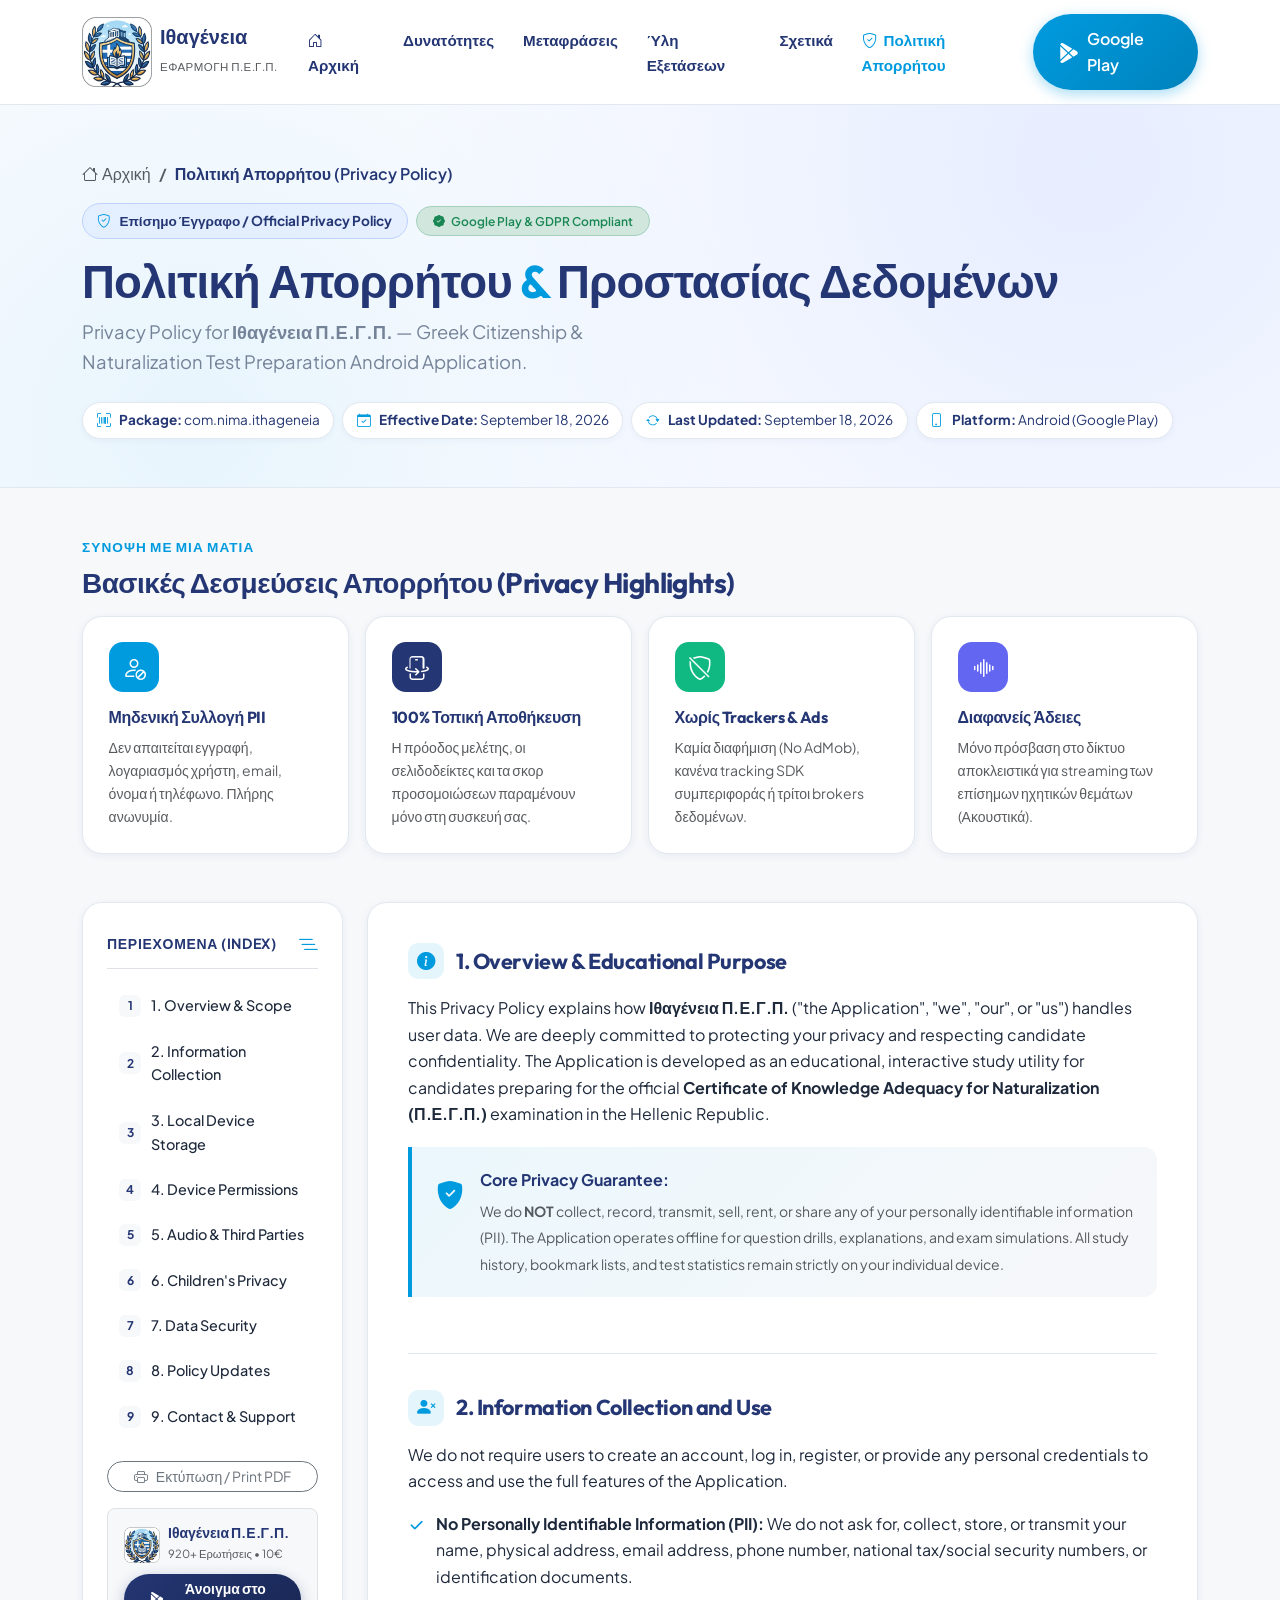
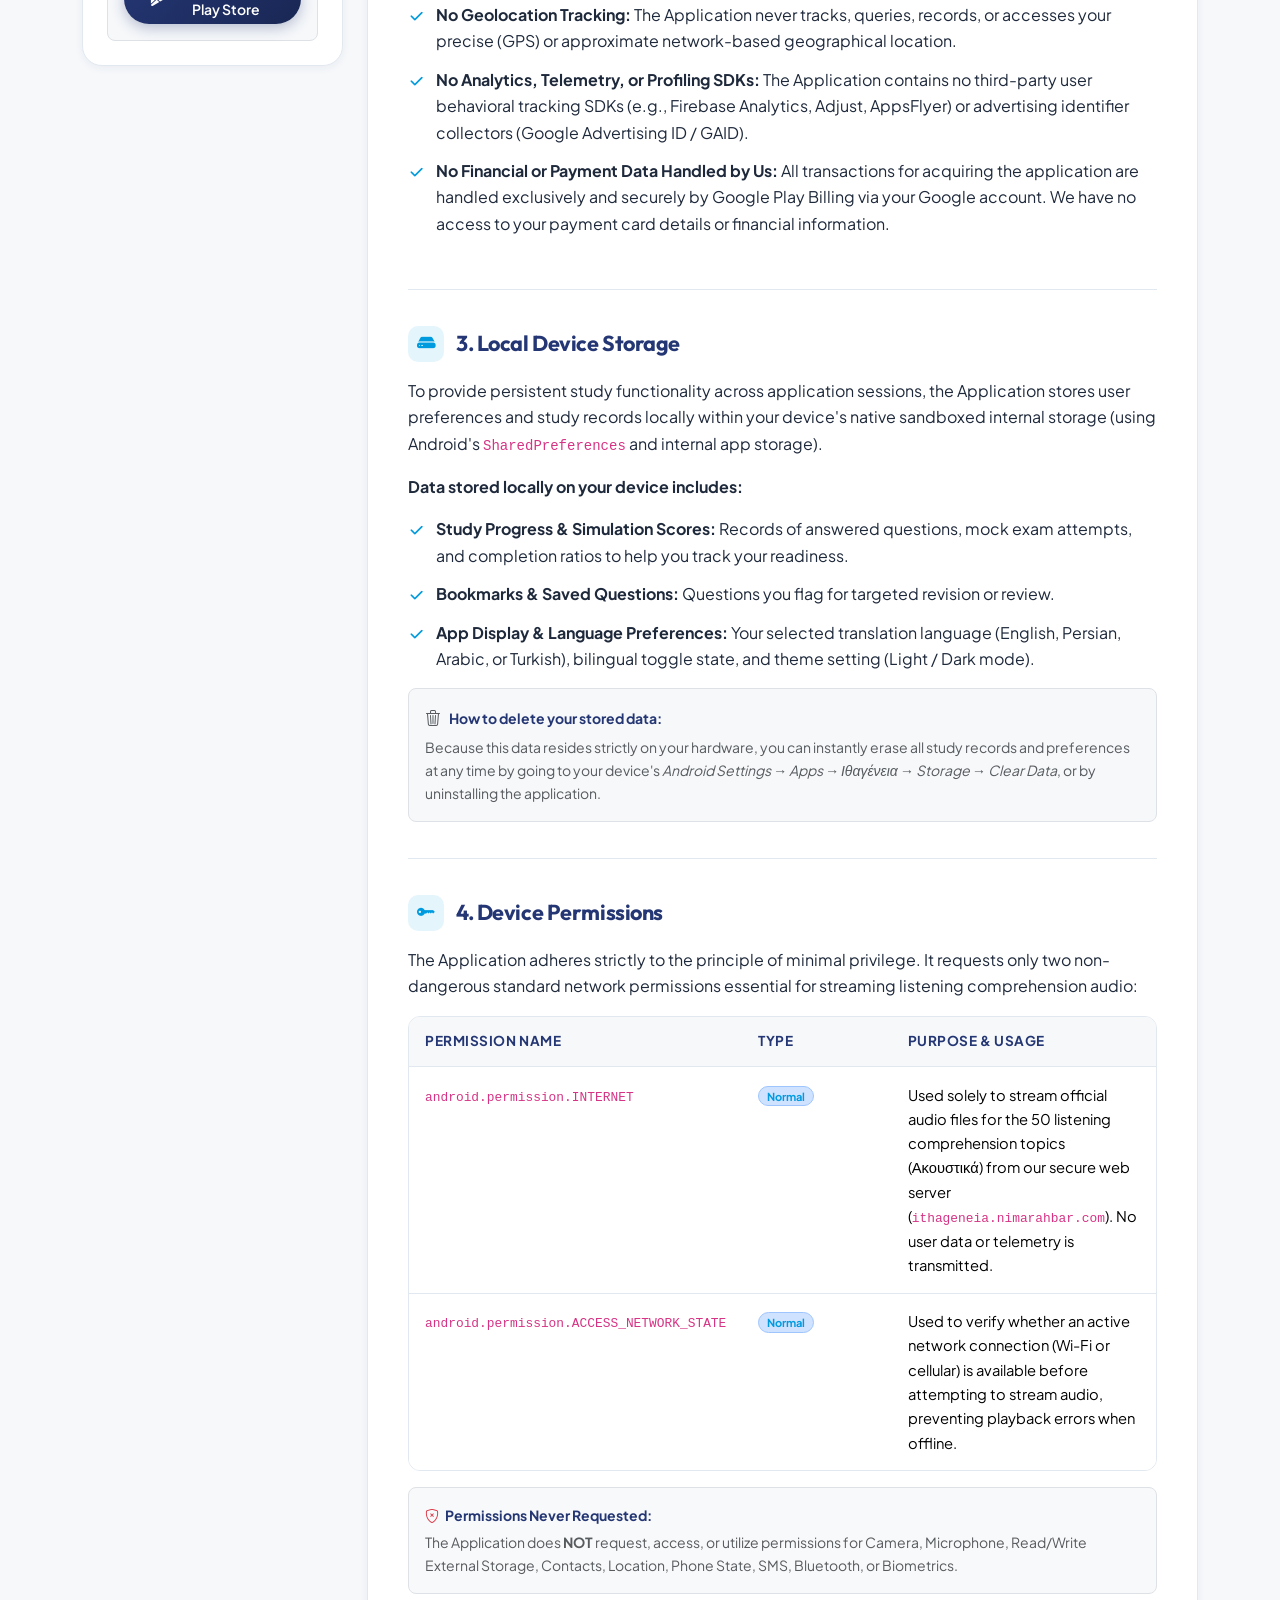
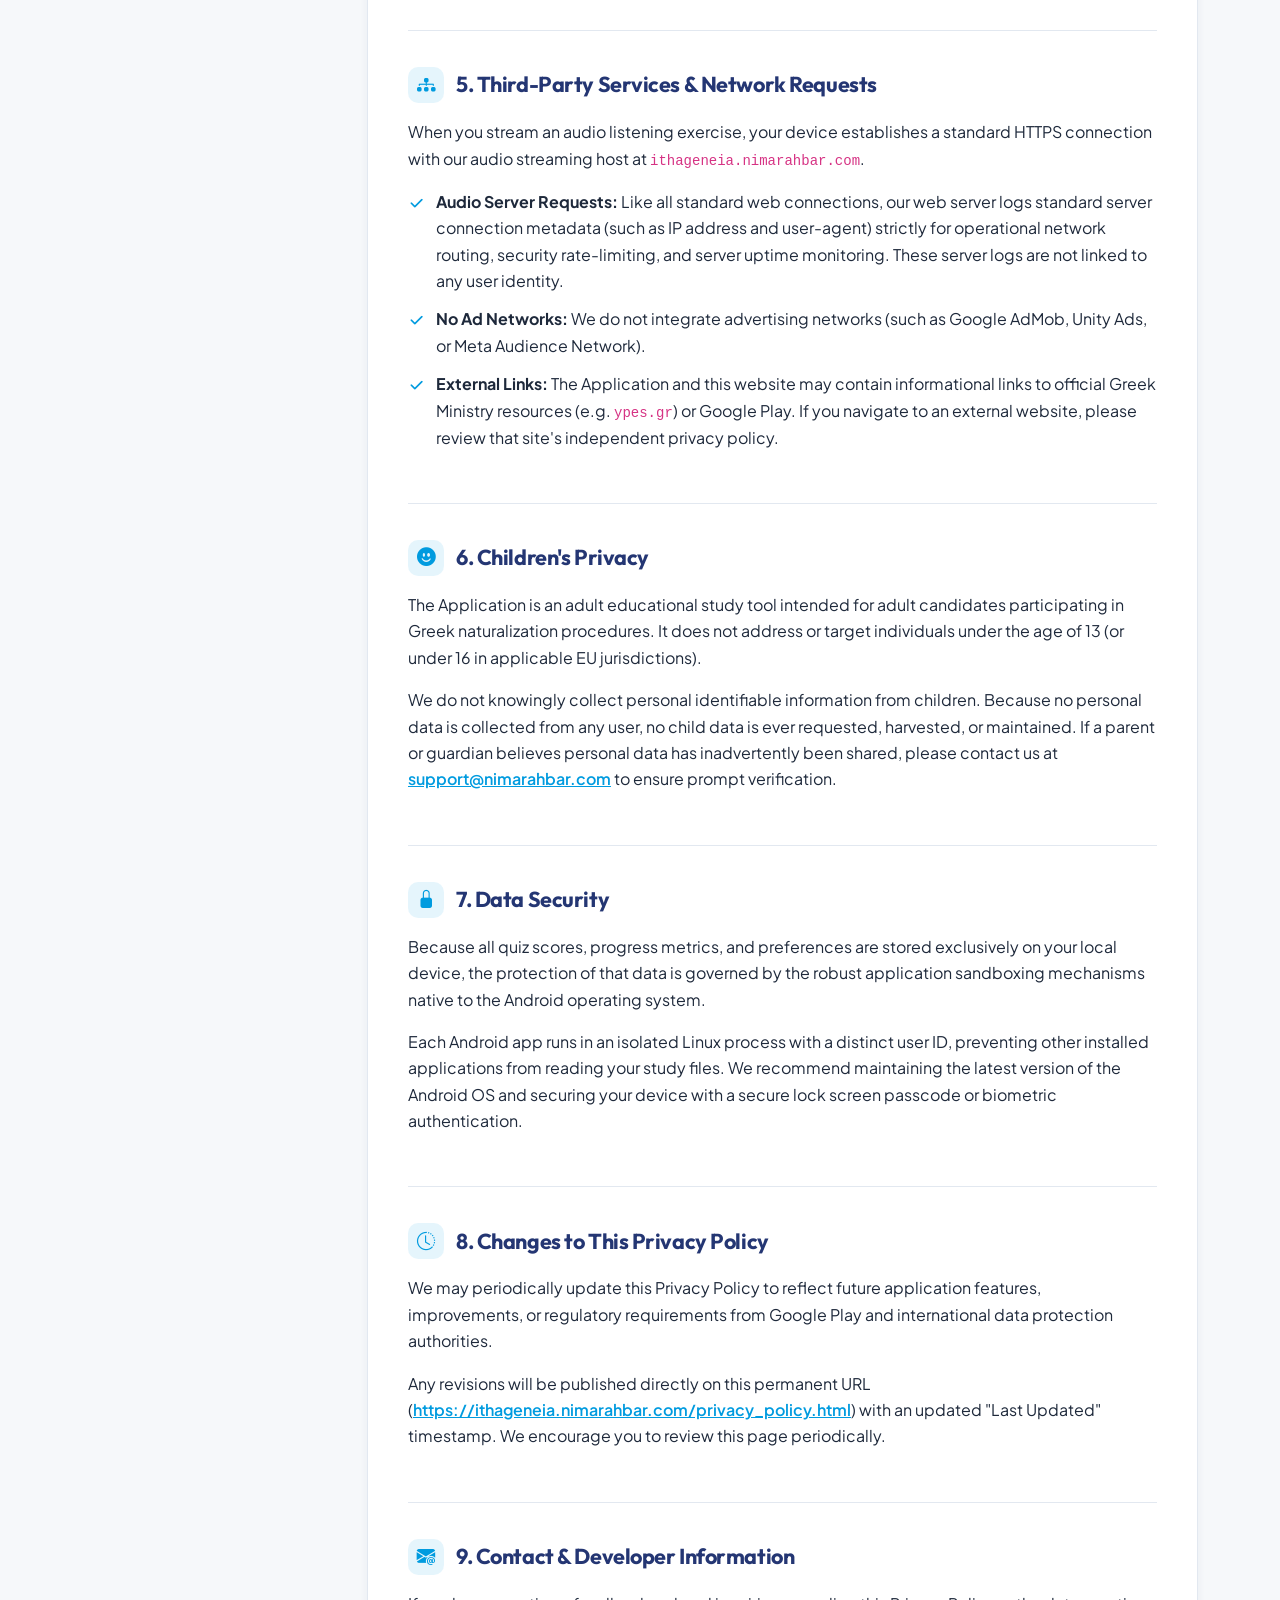
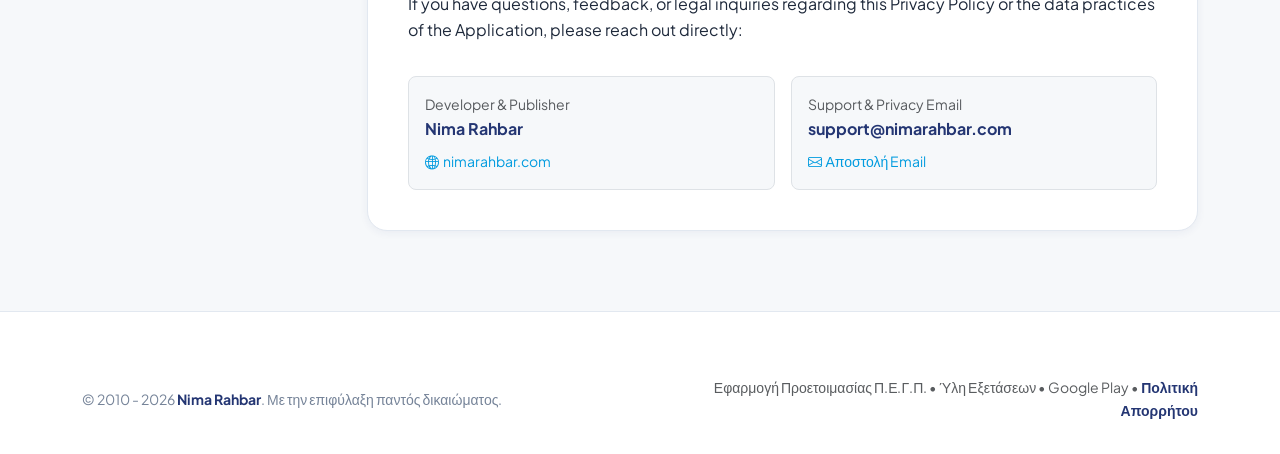
==== commit 48545ed2: "Update Google Play link and package name in privacy policy" ====
--- a/privacy_policy.html
+++ b/privacy_policy.html
@@ -105,7 +105,7 @@
         </ul>
 
         <div class="d-flex align-items-center gap-2 mt-3 mt-lg-0">
-          <a href="https://play.google.com/store/apps/details?id=com.nimarahbar.ithageneia" target="_blank"
+          <a href="https://play.google.com/store/apps/details?id=com.nima.ithageneia" target="_blank"
             rel="noopener noreferrer" class="btn-primary-custom text-decoration-none">
             <i class="bi bi-google-play fs-5"></i>
             <span>Google Play</span>
@@ -146,7 +146,7 @@
       <div class="d-flex flex-wrap align-items-center gap-2">
         <div class="privacy-meta-chip">
           <i class="bi bi-upc-scan"></i>
-          <span><strong>Package:</strong> com.nimarahbar.ithageneia</span>
+          <span><strong>Package:</strong> com.nima.ithageneia</span>
         </div>
         <div class="privacy-meta-chip">
           <i class="bi bi-calendar-check"></i>
@@ -293,7 +293,7 @@
                   <small class="text-muted" style="font-size: 0.7rem;">920+ Ερωτήσεις &bull; 10€</small>
                 </div>
               </div>
-              <a href="https://play.google.com/store/apps/details?id=com.nimarahbar.ithageneia" target="_blank"
+              <a href="https://play.google.com/store/apps/details?id=com.nima.ithageneia" target="_blank"
                 rel="noopener noreferrer" class="btn btn-navy-custom btn-sm w-100 py-1 text-center text-decoration-none">
                 <i class="bi bi-google-play me-1"></i> Άνοιγμα στο Play Store
               </a>
@@ -560,7 +560,7 @@
         <div class="col-md-6 text-center text-md-end">
           <p class="mb-0 small text-muted">
             Εφαρμογή Προετοιμασίας Π.Ε.Γ.Π. &bull; <a href="index.html#syllabus" class="text-decoration-none text-muted">Ύλη
-              Εξετάσεων</a> &bull; <a href="https://play.google.com/store/apps/details?id=com.nimarahbar.ithageneia" target="_blank" rel="noopener noreferrer" class="text-decoration-none text-muted">Google Play</a> &bull; <a href="privacy_policy.html" class="text-decoration-none text-navy-custom fw-semibold">Πολιτική Απορρήτου</a>
+              Εξετάσεων</a> &bull; <a href="https://play.google.com/store/apps/details?id=com.nima.ithageneia" target="_blank" rel="noopener noreferrer" class="text-decoration-none text-muted">Google Play</a> &bull; <a href="privacy_policy.html" class="text-decoration-none text-navy-custom fw-semibold">Πολιτική Απορρήτου</a>
           </p>
         </div>
       </div>
@@ -607,4 +607,4 @@
   </script>
 </body>
 
-</html>+</html>
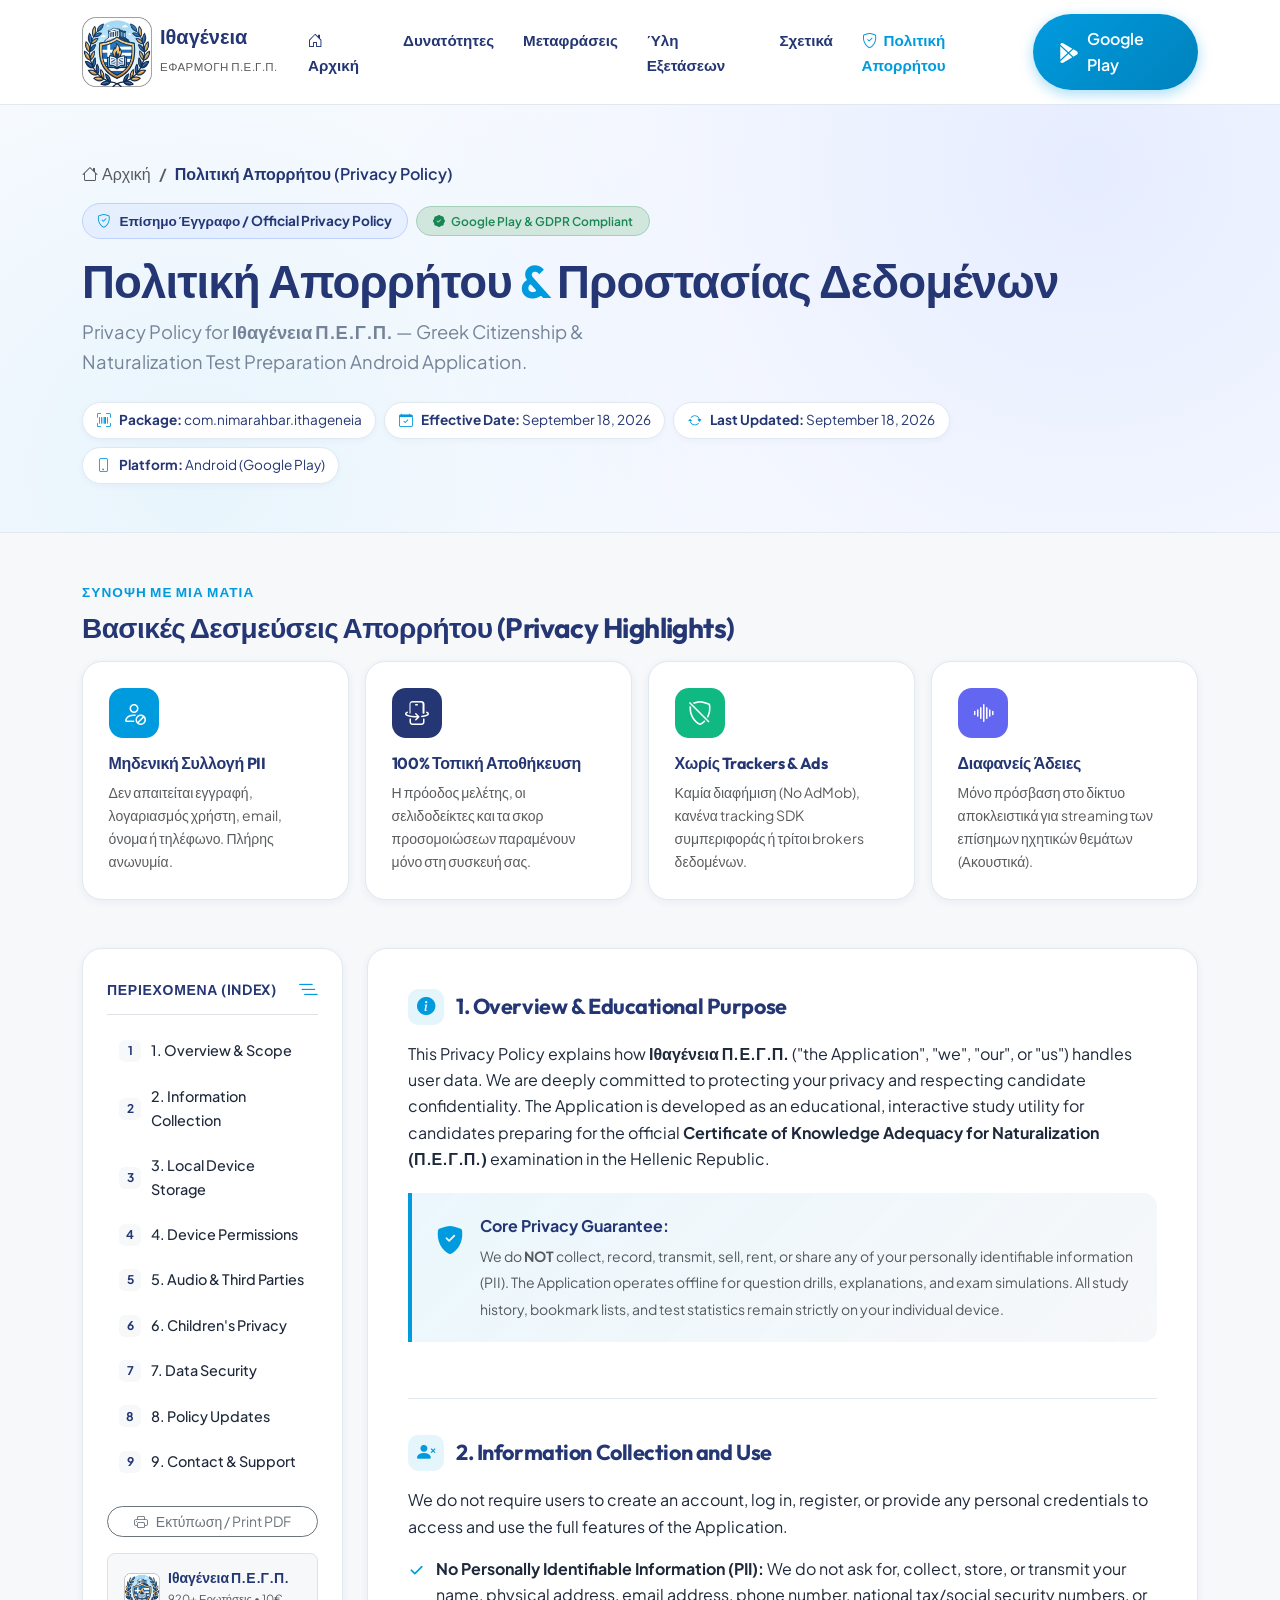
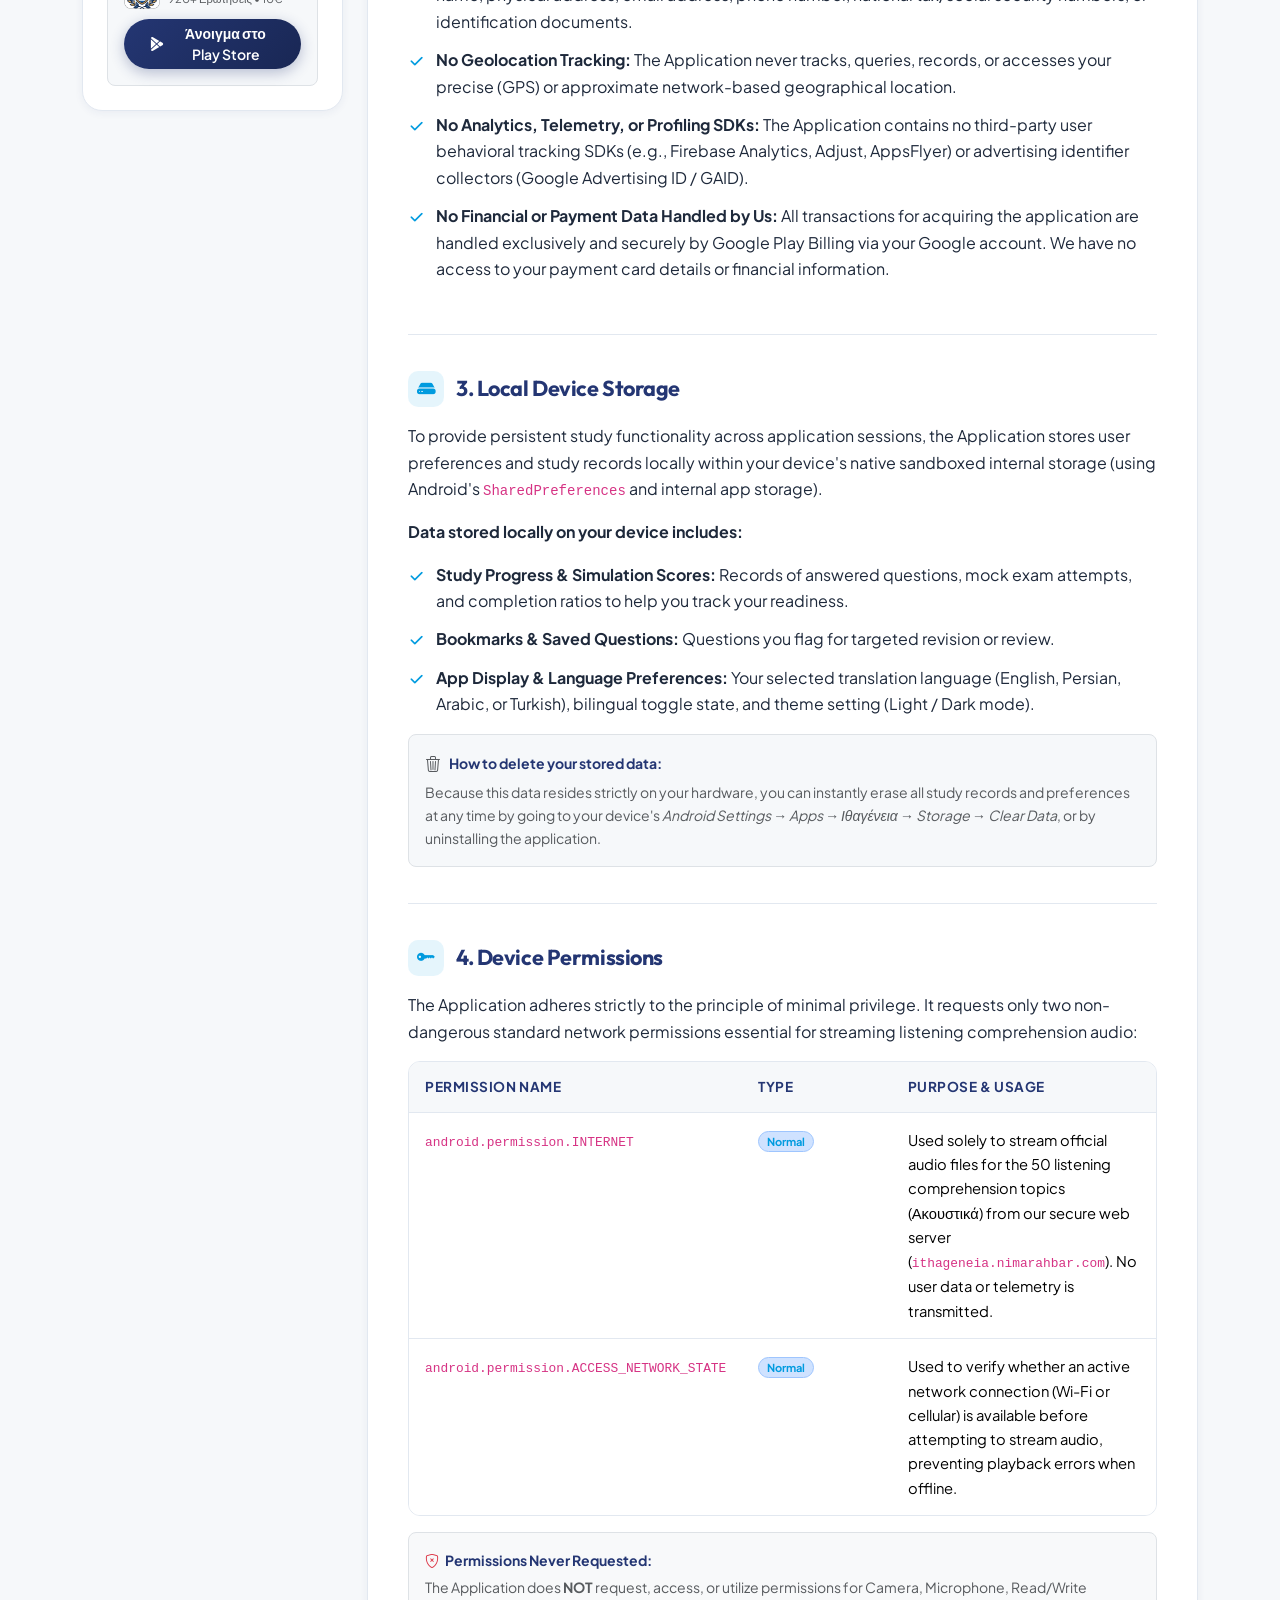
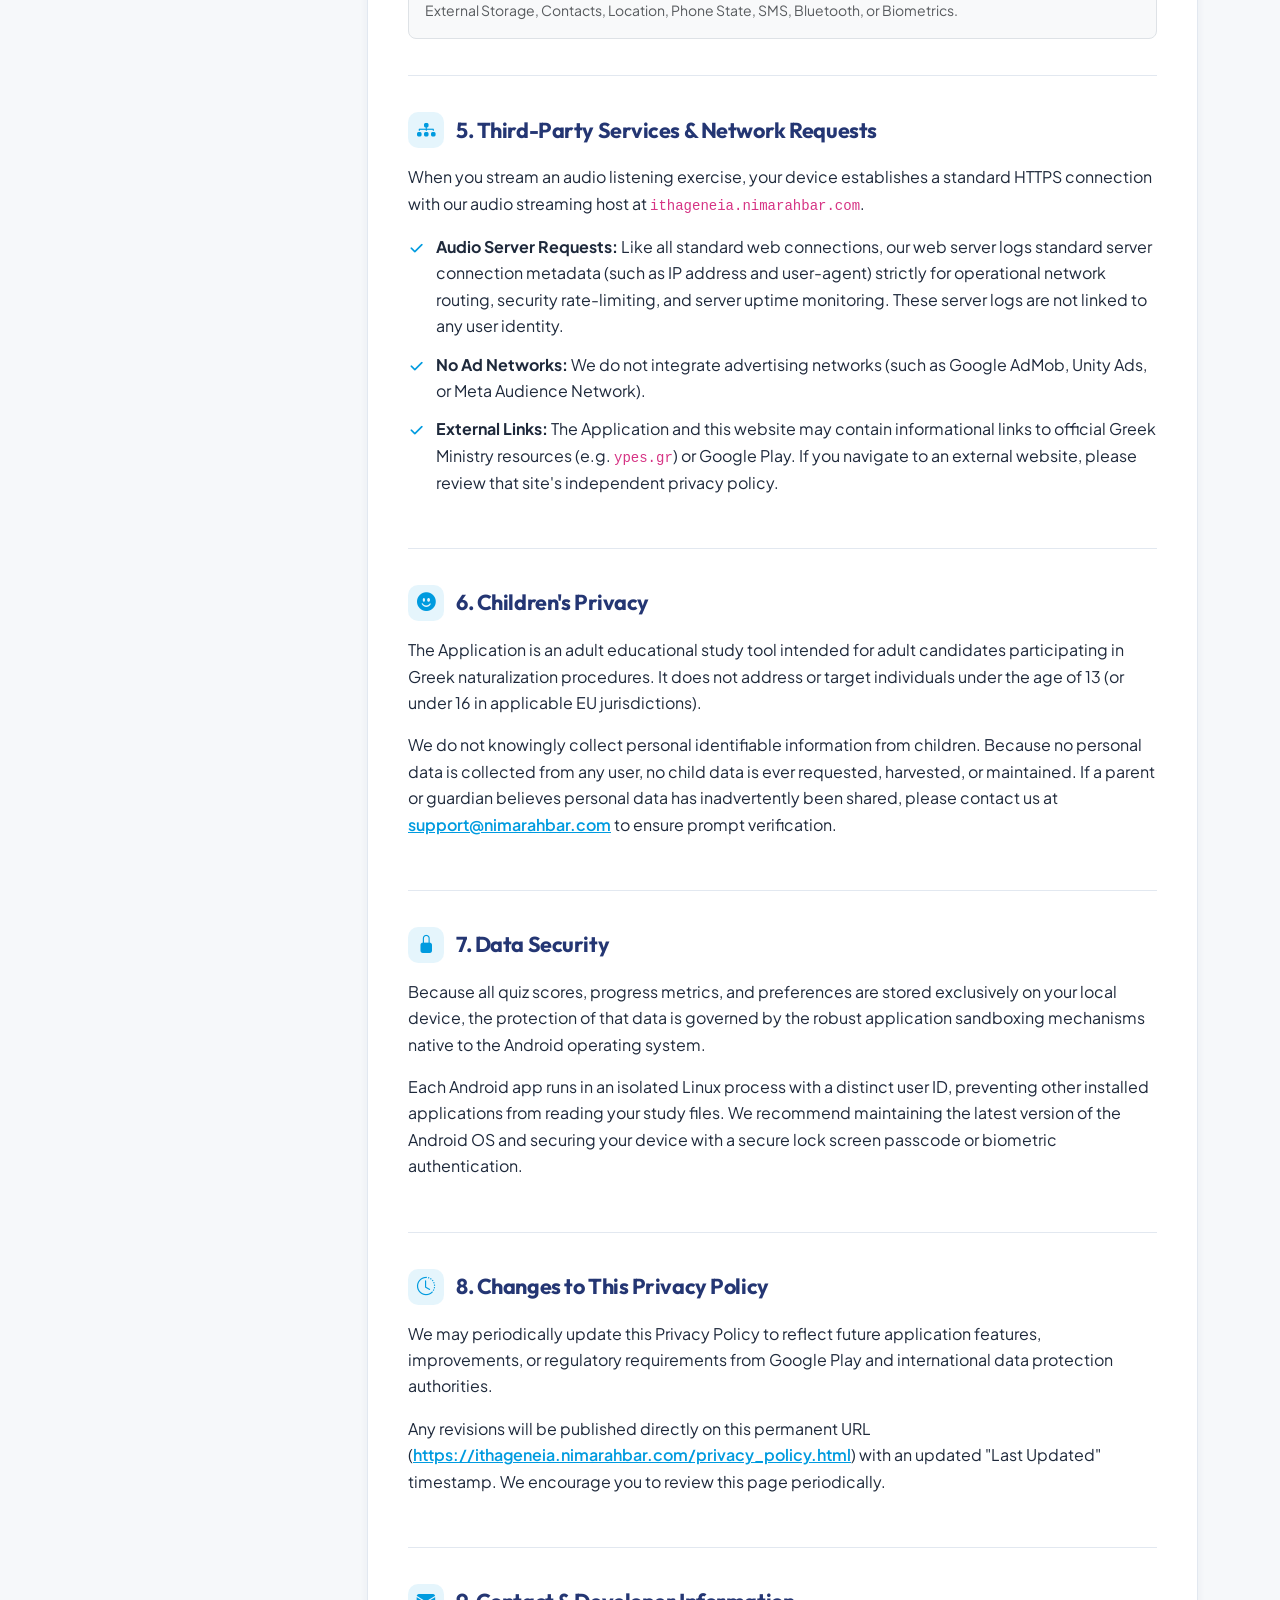
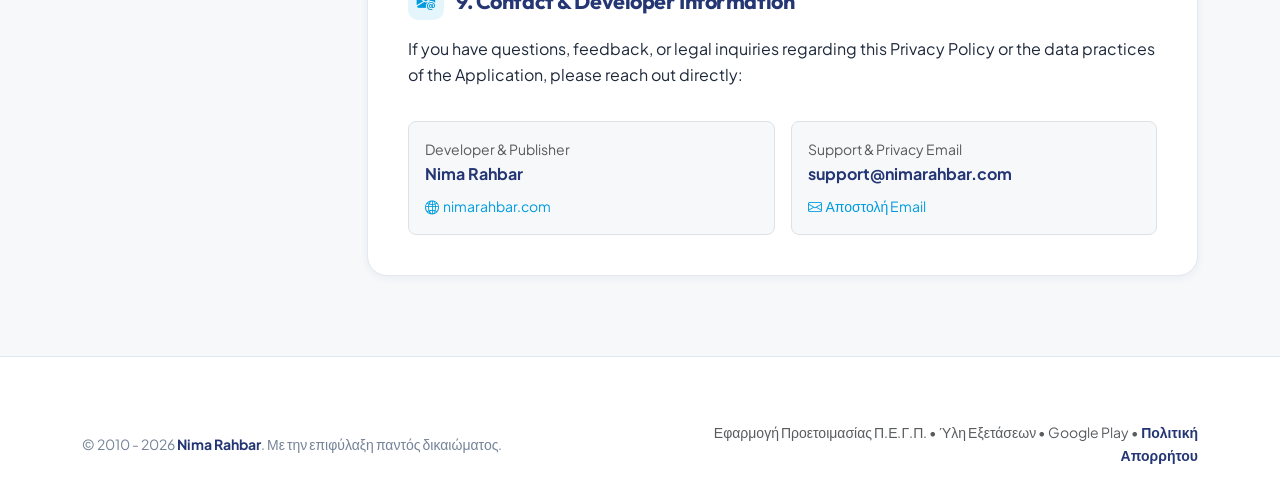
==== commit 5b5fdbcb: "feat: add sitemap, legacy WordPress 301 redirects, and SEO configuration" ====
--- a/privacy_policy.html
+++ b/privacy_policy.html
@@ -8,8 +8,9 @@
   <meta name="description"
     content="Επίσημη Πολιτική Απορρήτου και Προστασίας Προσωπικών Δεδομένων για την εφαρμογή Android Ιθαγένεια Π.Ε.Γ.Π. (Greek Citizenship & Naturalization Test Prep).">
 
-  <!-- Canonical URL -->
+  <!-- Canonical URL & Sitemap -->
   <link rel="canonical" href="https://ithageneia.nimarahbar.com/privacy_policy.html">
+  <link rel="sitemap" type="application/xml" title="Sitemap" href="/sitemap.xml">
 
   <!-- Favicons & App Icons -->
   <link rel="apple-touch-icon" sizes="57x57" href="assets/apple-icon-57x57.png">
@@ -105,7 +106,7 @@
         </ul>
 
         <div class="d-flex align-items-center gap-2 mt-3 mt-lg-0">
-          <a href="https://play.google.com/store/apps/details?id=com.nima.ithageneia" target="_blank"
+          <a href="https://play.google.com/store/apps/details?id=com.nimarahbar.ithageneia" target="_blank"
             rel="noopener noreferrer" class="btn-primary-custom text-decoration-none">
             <i class="bi bi-google-play fs-5"></i>
             <span>Google Play</span>
@@ -146,7 +147,7 @@
       <div class="d-flex flex-wrap align-items-center gap-2">
         <div class="privacy-meta-chip">
           <i class="bi bi-upc-scan"></i>
-          <span><strong>Package:</strong> com.nima.ithageneia</span>
+          <span><strong>Package:</strong> com.nimarahbar.ithageneia</span>
         </div>
         <div class="privacy-meta-chip">
           <i class="bi bi-calendar-check"></i>
@@ -293,7 +294,7 @@
                   <small class="text-muted" style="font-size: 0.7rem;">920+ Ερωτήσεις &bull; 10€</small>
                 </div>
               </div>
-              <a href="https://play.google.com/store/apps/details?id=com.nima.ithageneia" target="_blank"
+              <a href="https://play.google.com/store/apps/details?id=com.nimarahbar.ithageneia" target="_blank"
                 rel="noopener noreferrer" class="btn btn-navy-custom btn-sm w-100 py-1 text-center text-decoration-none">
                 <i class="bi bi-google-play me-1"></i> Άνοιγμα στο Play Store
               </a>
@@ -560,7 +561,7 @@
         <div class="col-md-6 text-center text-md-end">
           <p class="mb-0 small text-muted">
             Εφαρμογή Προετοιμασίας Π.Ε.Γ.Π. &bull; <a href="index.html#syllabus" class="text-decoration-none text-muted">Ύλη
-              Εξετάσεων</a> &bull; <a href="https://play.google.com/store/apps/details?id=com.nima.ithageneia" target="_blank" rel="noopener noreferrer" class="text-decoration-none text-muted">Google Play</a> &bull; <a href="privacy_policy.html" class="text-decoration-none text-navy-custom fw-semibold">Πολιτική Απορρήτου</a>
+              Εξετάσεων</a> &bull; <a href="https://play.google.com/store/apps/details?id=com.nimarahbar.ithageneia" target="_blank" rel="noopener noreferrer" class="text-decoration-none text-muted">Google Play</a> &bull; <a href="privacy_policy.html" class="text-decoration-none text-navy-custom fw-semibold">Πολιτική Απορρήτου</a>
           </p>
         </div>
       </div>
@@ -607,4 +608,4 @@
   </script>
 </body>
 
-</html>
+</html>
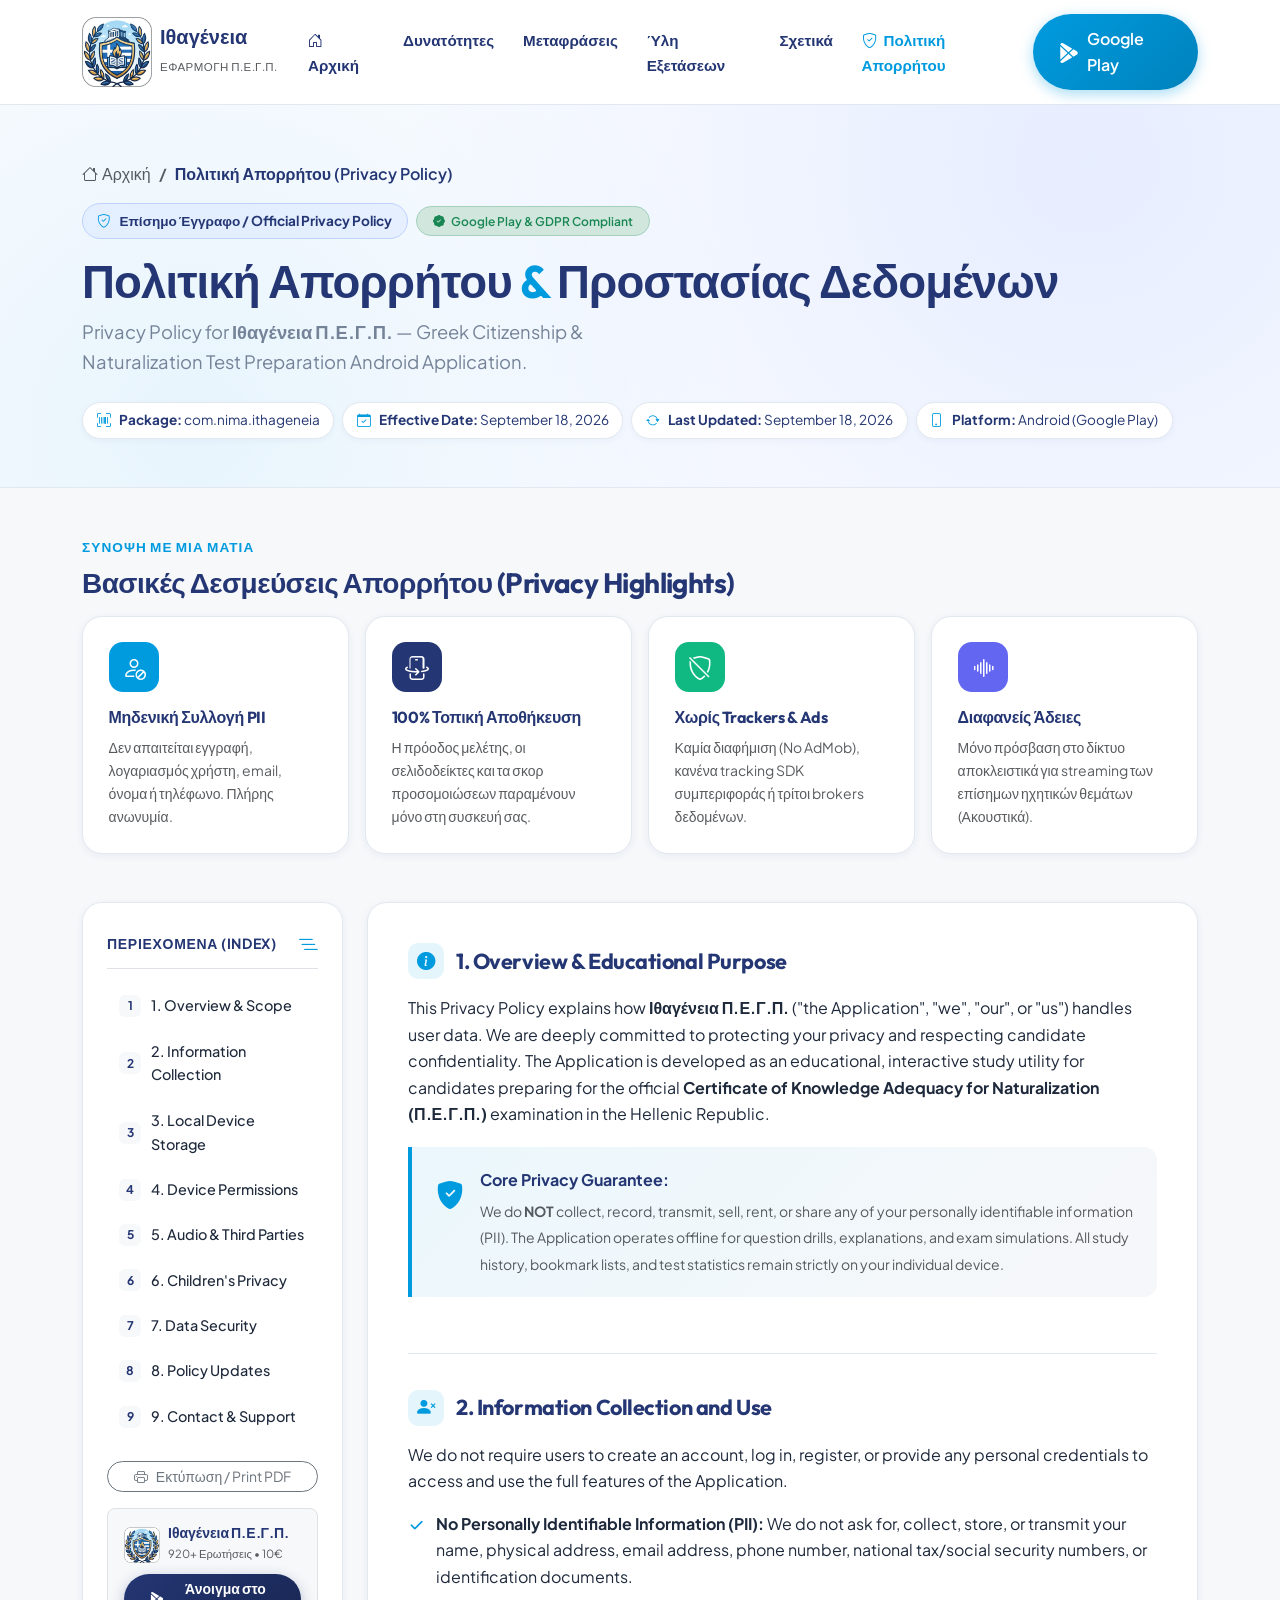
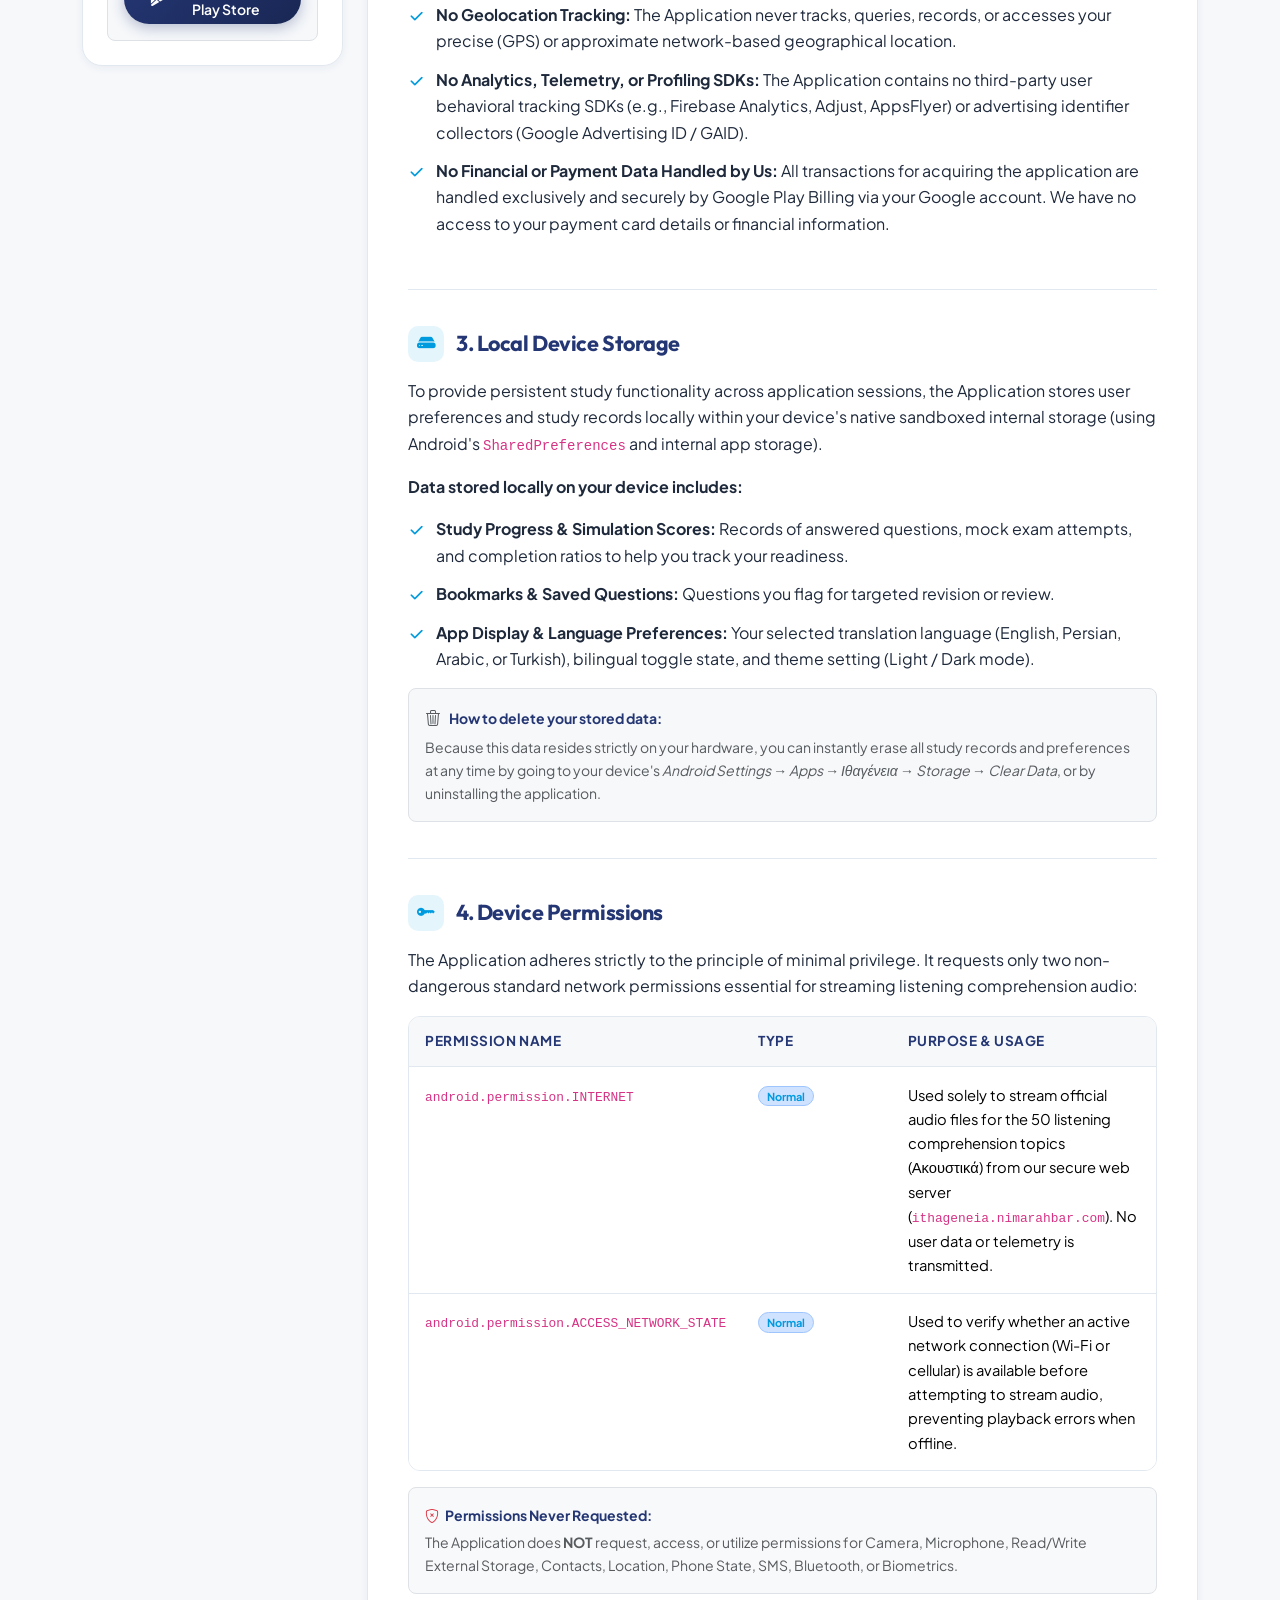
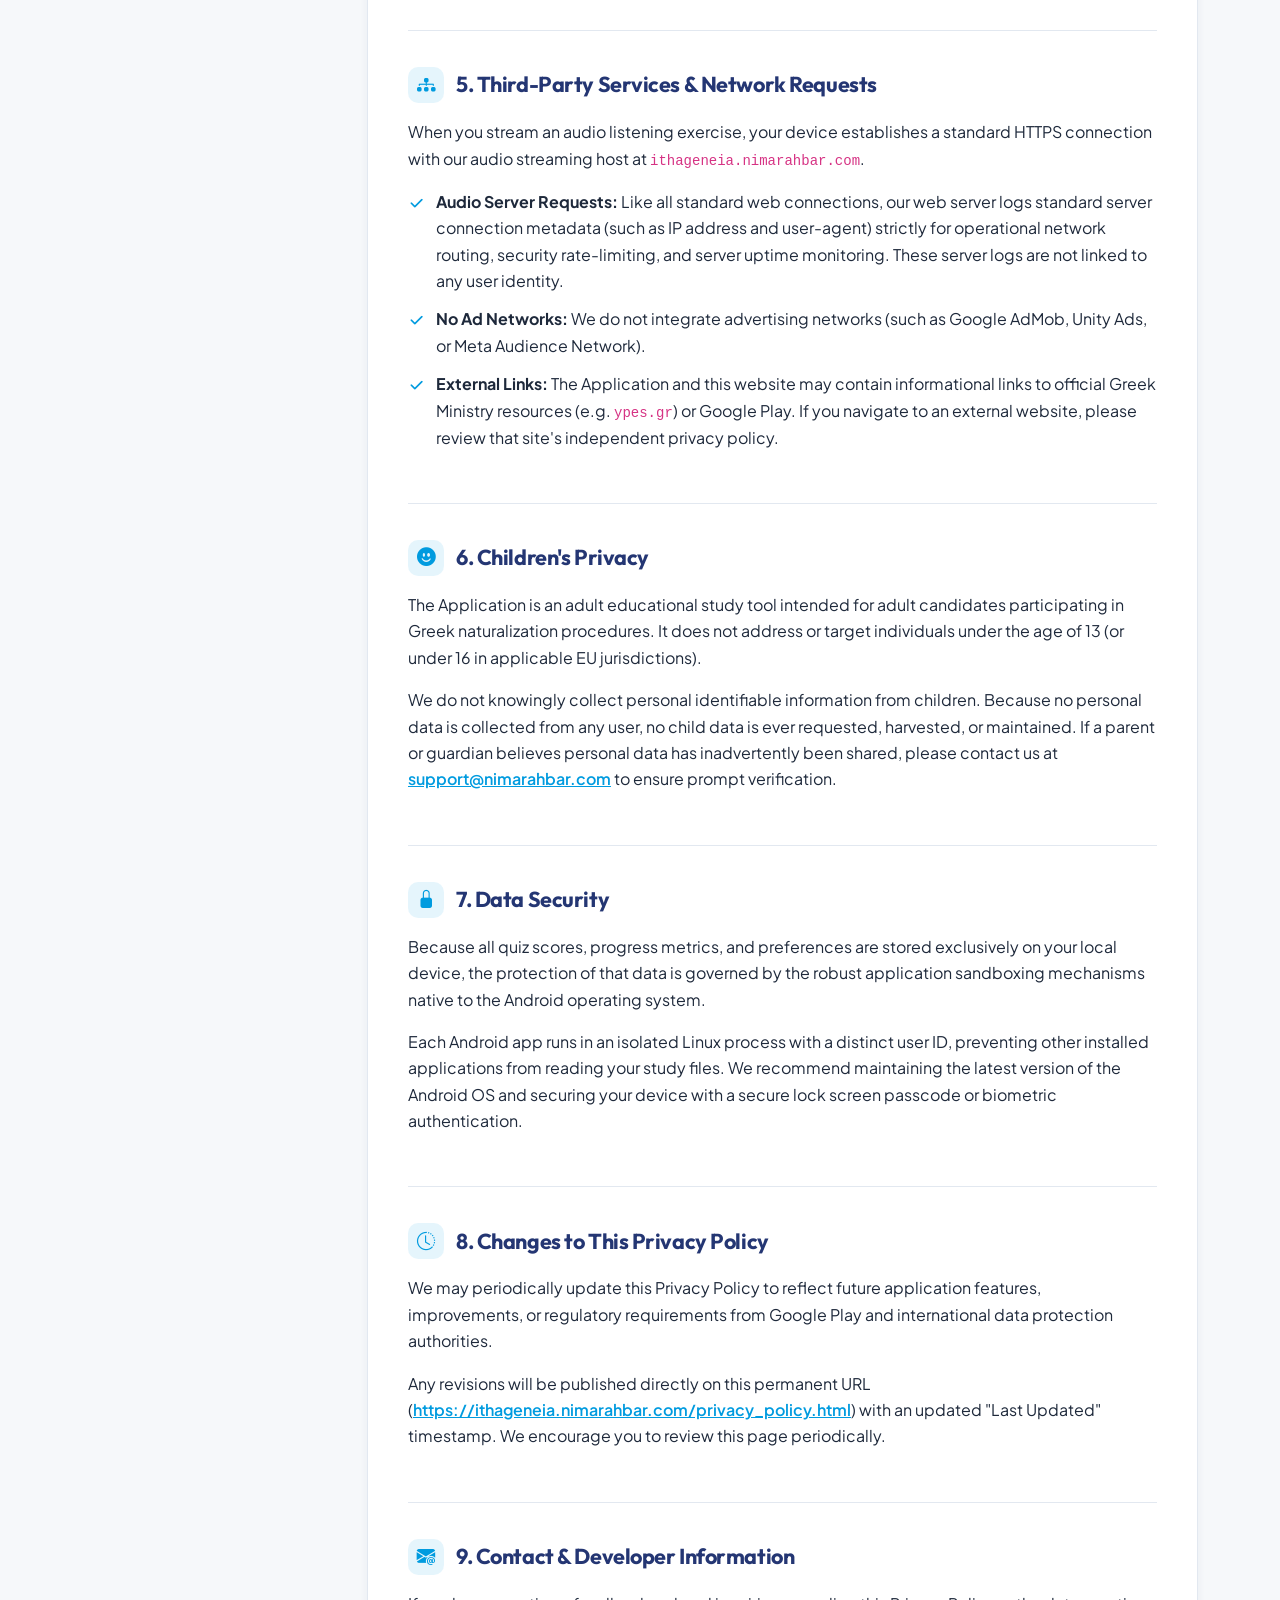
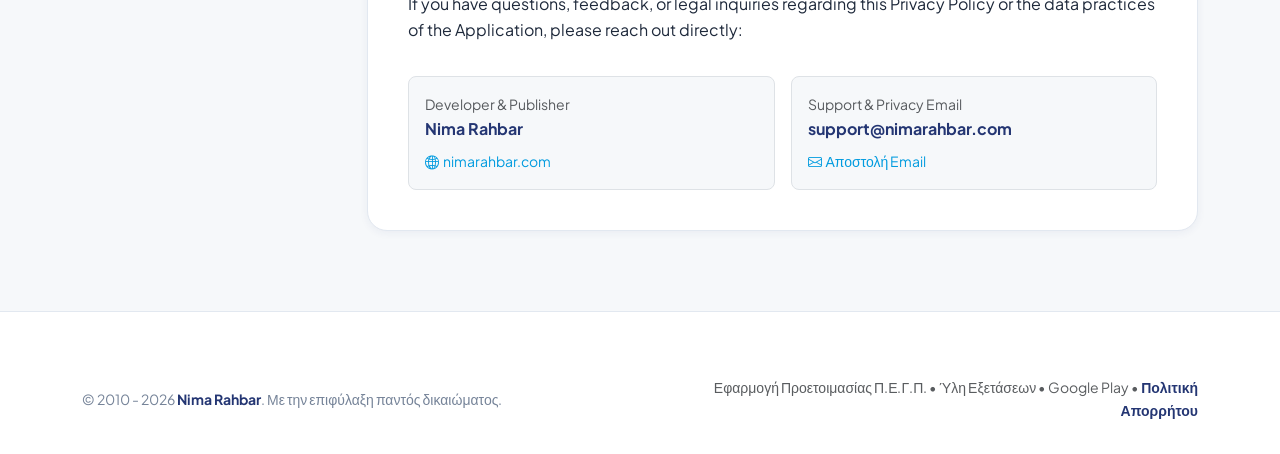
==== commit 1b3964a4: "Merge branch 'main' of github.com:nima-rahbar/ithageneia_website" ====
--- a/privacy_policy.html
+++ b/privacy_policy.html
@@ -106,7 +106,7 @@
         </ul>
 
         <div class="d-flex align-items-center gap-2 mt-3 mt-lg-0">
-          <a href="https://play.google.com/store/apps/details?id=com.nimarahbar.ithageneia" target="_blank"
+          <a href="https://play.google.com/store/apps/details?id=com.nima.ithageneia" target="_blank"
             rel="noopener noreferrer" class="btn-primary-custom text-decoration-none">
             <i class="bi bi-google-play fs-5"></i>
             <span>Google Play</span>
@@ -147,7 +147,7 @@
       <div class="d-flex flex-wrap align-items-center gap-2">
         <div class="privacy-meta-chip">
           <i class="bi bi-upc-scan"></i>
-          <span><strong>Package:</strong> com.nimarahbar.ithageneia</span>
+          <span><strong>Package:</strong> com.nima.ithageneia</span>
         </div>
         <div class="privacy-meta-chip">
           <i class="bi bi-calendar-check"></i>
@@ -294,7 +294,7 @@
                   <small class="text-muted" style="font-size: 0.7rem;">920+ Ερωτήσεις &bull; 10€</small>
                 </div>
               </div>
-              <a href="https://play.google.com/store/apps/details?id=com.nimarahbar.ithageneia" target="_blank"
+              <a href="https://play.google.com/store/apps/details?id=com.nima.ithageneia" target="_blank"
                 rel="noopener noreferrer" class="btn btn-navy-custom btn-sm w-100 py-1 text-center text-decoration-none">
                 <i class="bi bi-google-play me-1"></i> Άνοιγμα στο Play Store
               </a>
@@ -561,7 +561,7 @@
         <div class="col-md-6 text-center text-md-end">
           <p class="mb-0 small text-muted">
             Εφαρμογή Προετοιμασίας Π.Ε.Γ.Π. &bull; <a href="index.html#syllabus" class="text-decoration-none text-muted">Ύλη
-              Εξετάσεων</a> &bull; <a href="https://play.google.com/store/apps/details?id=com.nimarahbar.ithageneia" target="_blank" rel="noopener noreferrer" class="text-decoration-none text-muted">Google Play</a> &bull; <a href="privacy_policy.html" class="text-decoration-none text-navy-custom fw-semibold">Πολιτική Απορρήτου</a>
+              Εξετάσεων</a> &bull; <a href="https://play.google.com/store/apps/details?id=com.nima.ithageneia" target="_blank" rel="noopener noreferrer" class="text-decoration-none text-muted">Google Play</a> &bull; <a href="privacy_policy.html" class="text-decoration-none text-navy-custom fw-semibold">Πολιτική Απορρήτου</a>
           </p>
         </div>
       </div>
@@ -608,4 +608,4 @@
   </script>
 </body>
 
-</html>+</html>
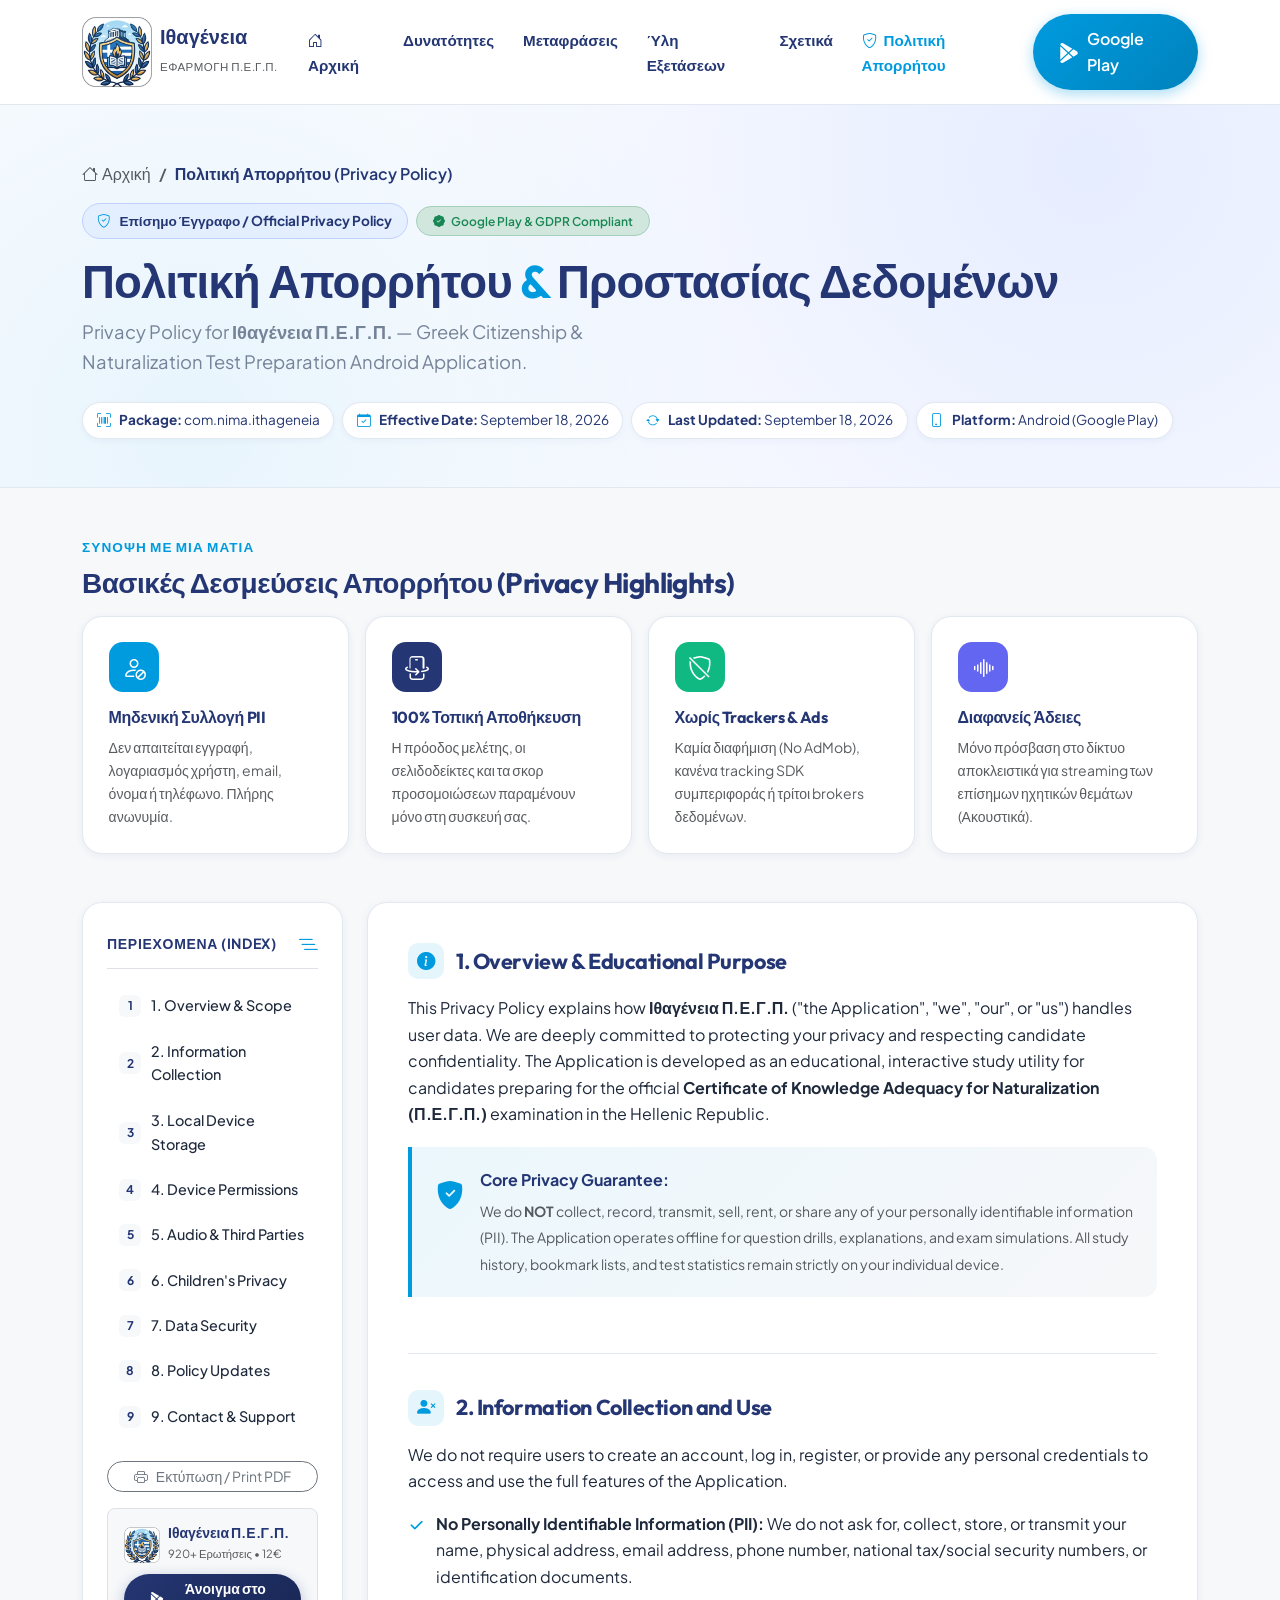
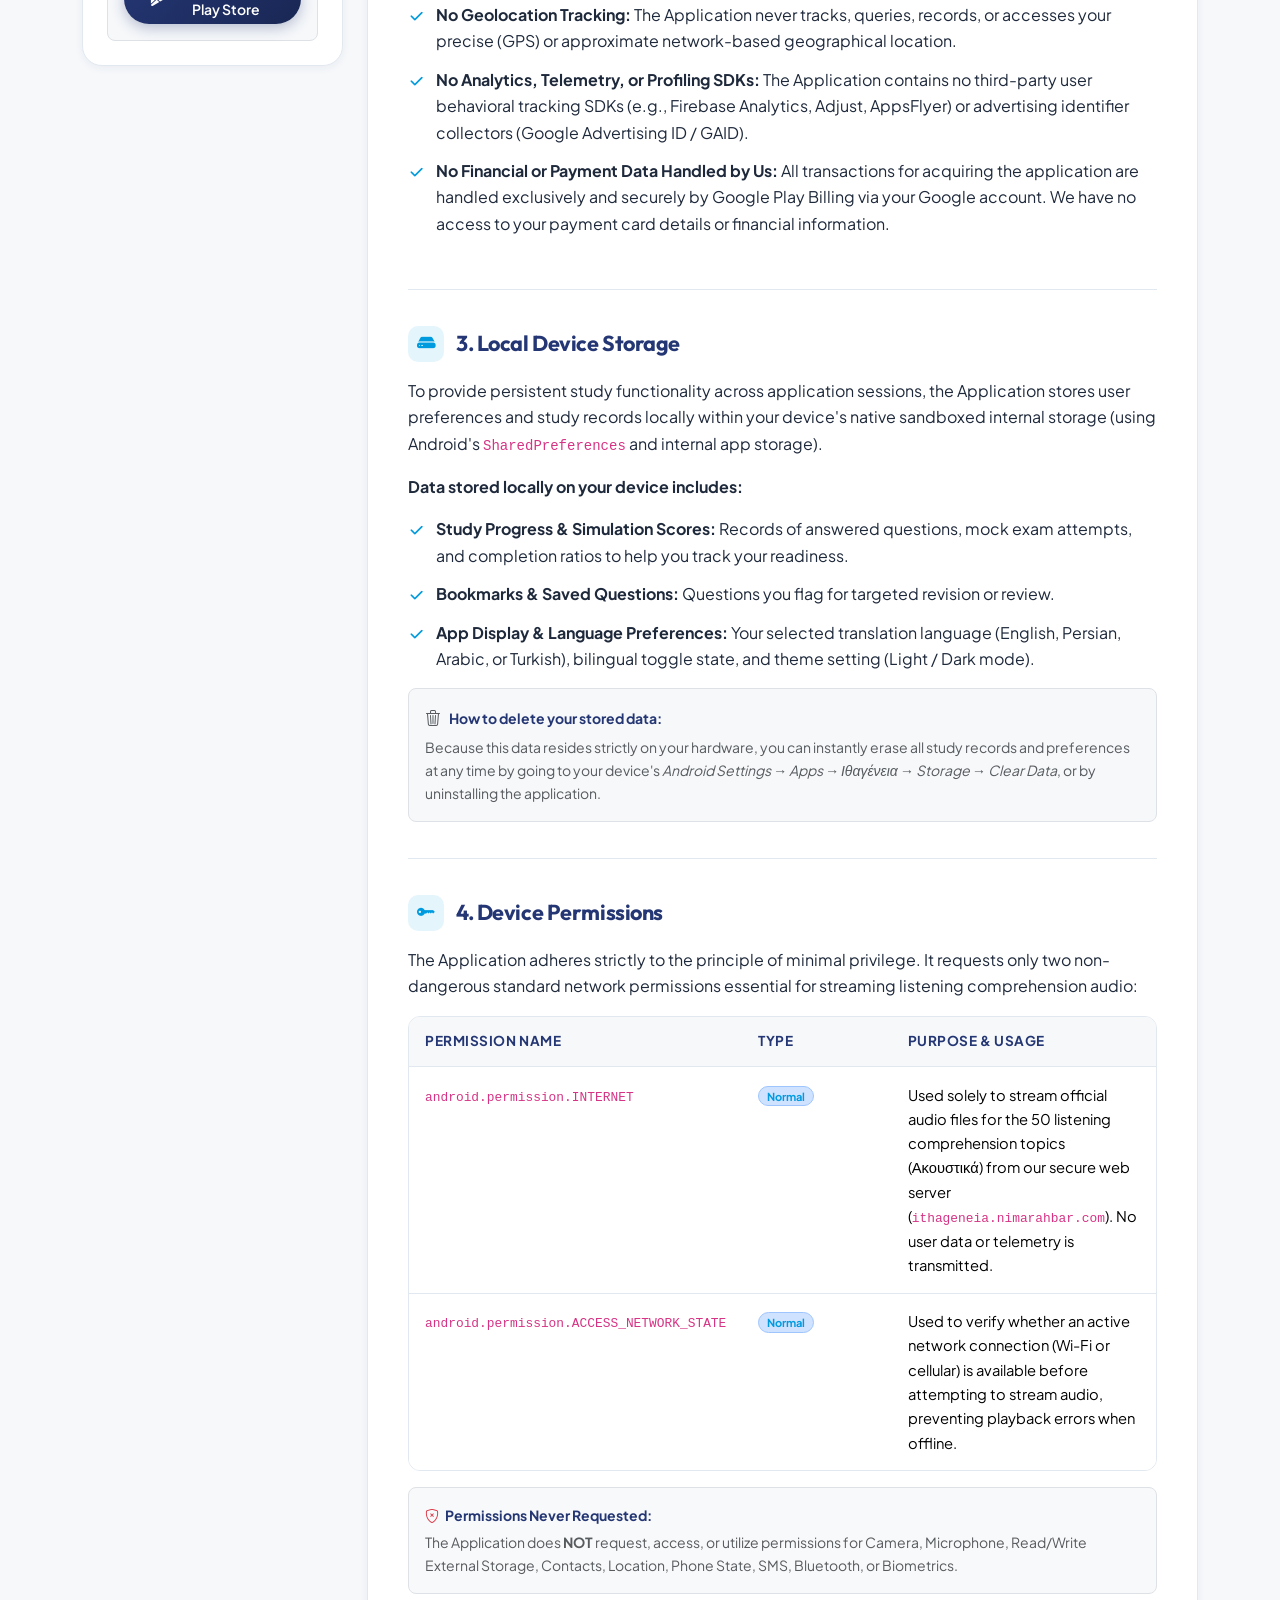
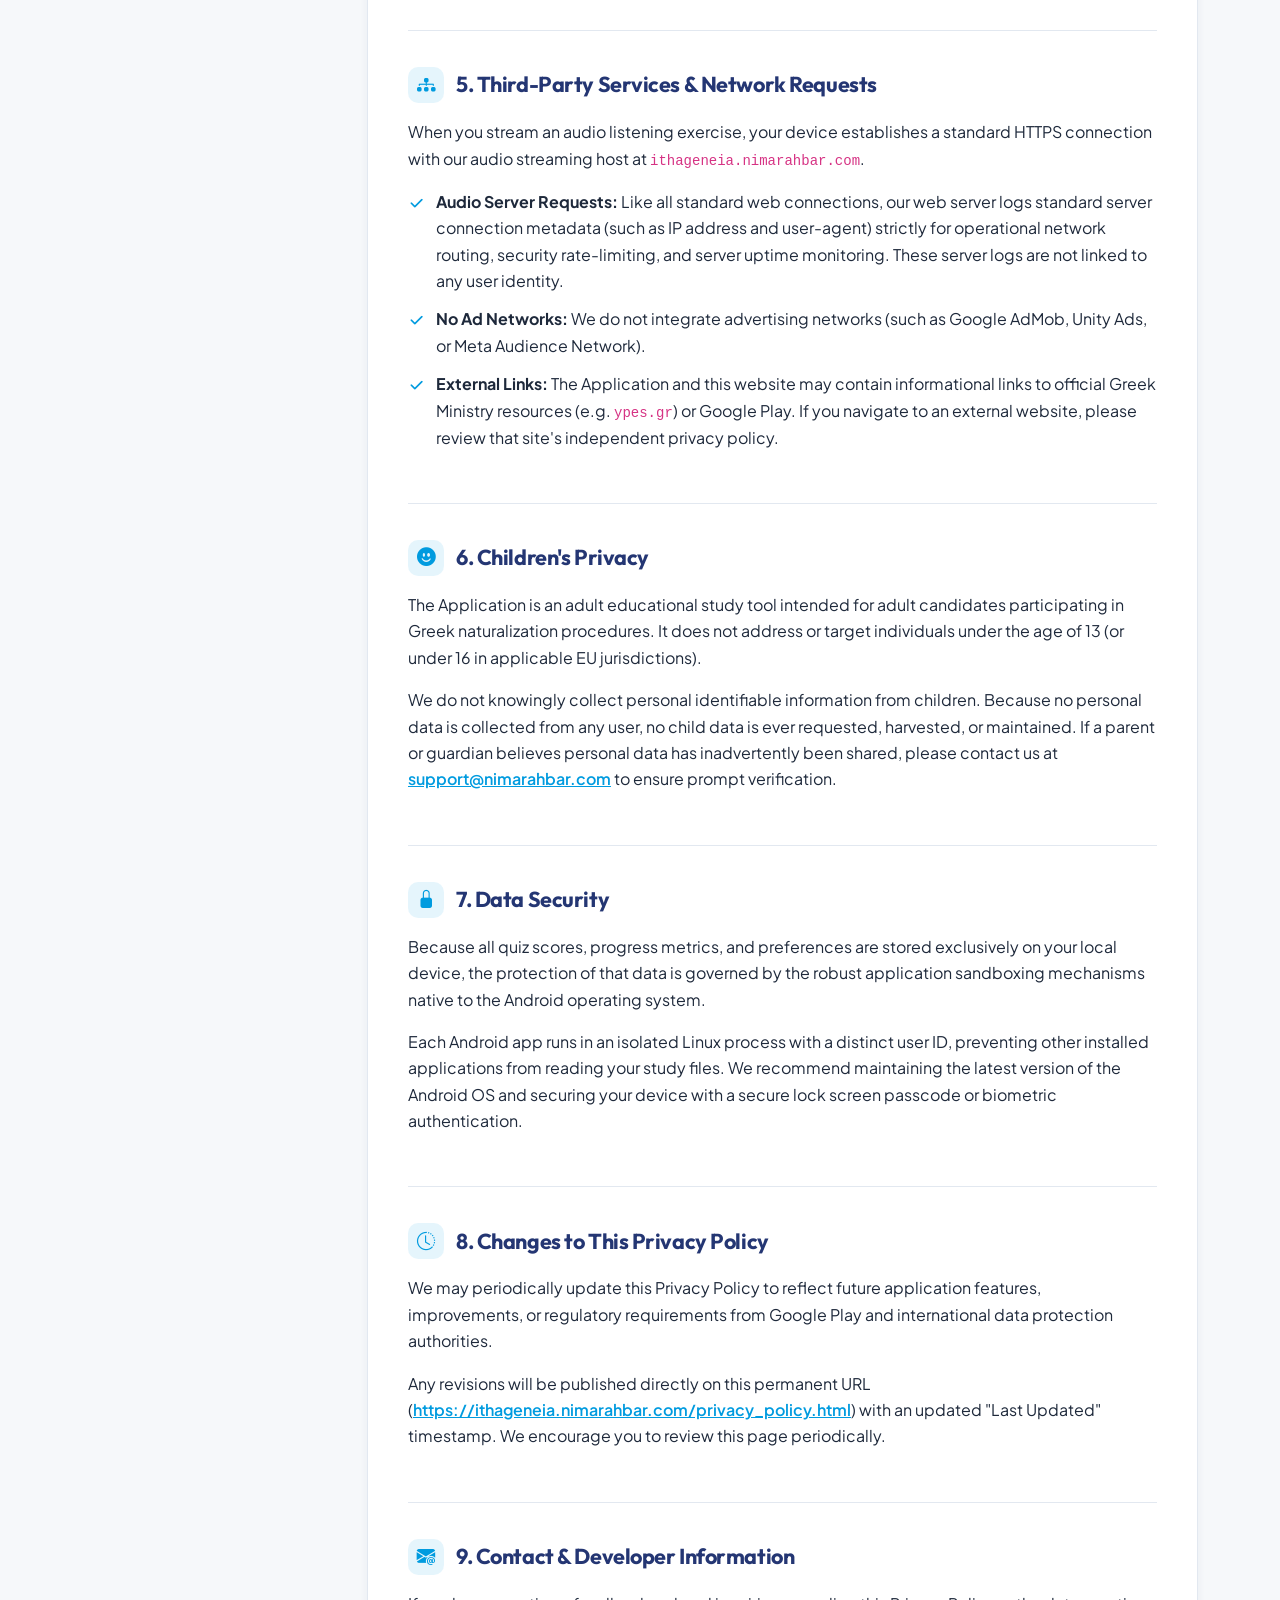
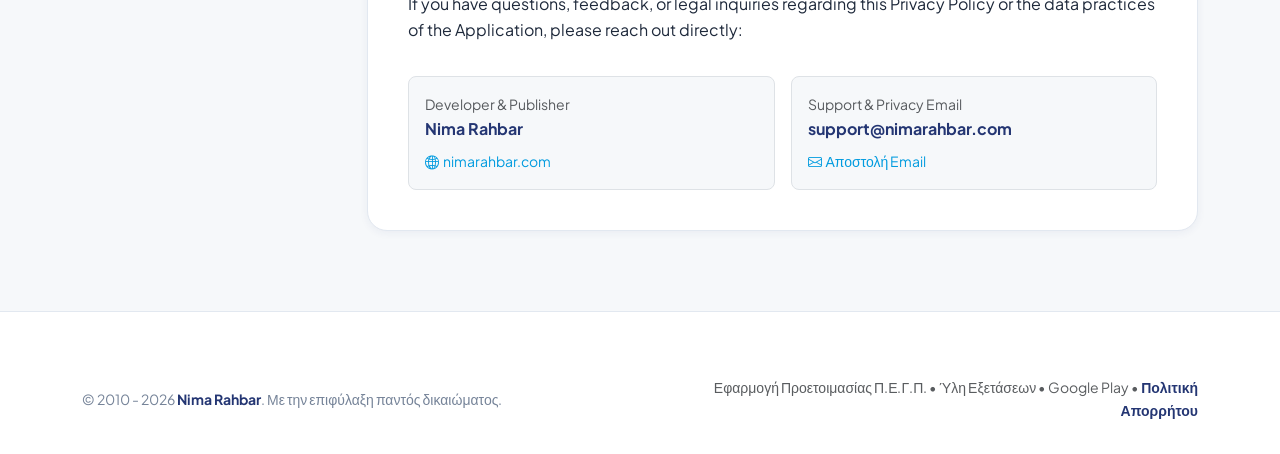
==== commit 4b0f9bd2: "feat: add version 1.0.2 release notes, interactive sorting/matching component styles, and updated do" ====
--- a/privacy_policy.html
+++ b/privacy_policy.html
@@ -291,7 +291,7 @@
                 <img src="assets/logo.webp" alt="Ιθαγένεια Logo" width="36" height="36" class="rounded-2">
                 <div>
                   <span class="fw-bold text-navy-custom d-block small lh-1">Ιθαγένεια Π.Ε.Γ.Π.</span>
-                  <small class="text-muted" style="font-size: 0.7rem;">920+ Ερωτήσεις &bull; 10€</small>
+                  <small class="text-muted" style="font-size: 0.7rem;">920+ Ερωτήσεις &bull; 12€</small>
                 </div>
               </div>
               <a href="https://play.google.com/store/apps/details?id=com.nima.ithageneia" target="_blank"
--- a/style.css
+++ b/style.css
@@ -1203,6 +1203,222 @@
 
 .privacy-table tr:last-child td {
   border-bottom: none;
+}
+
+/* ==========================================================================
+   What's New in Version 1.0.2 & Release Highlights
+   ========================================================================== */
+.whats-new-section {
+  background-color: var(--nr-bg-body);
+  position: relative;
+}
+
+.release-banner-pill {
+  display: inline-flex;
+  align-items: center;
+  gap: 0.5rem;
+  background: rgba(0, 155, 223, 0.1);
+  color: var(--nr-primary);
+  border: 1px solid rgba(0, 155, 223, 0.3);
+  padding: 0.35rem 1rem;
+  border-radius: 50rem;
+  font-size: 0.8rem;
+  font-weight: 700;
+  text-transform: uppercase;
+  letter-spacing: 0.05em;
+}
+
+.release-feature-card {
+  background: var(--nr-bg-surface);
+  border: 1px solid var(--nr-border);
+  border-radius: var(--nr-radius);
+  padding: 1.75rem;
+  box-shadow: var(--nr-shadow-sm);
+  transition: all 0.3s cubic-bezier(0.16, 1, 0.3, 1);
+  height: 100%;
+  display: flex;
+  flex-direction: column;
+}
+
+.release-feature-card:hover {
+  transform: translateY(-4px);
+  box-shadow: var(--nr-shadow-md);
+  border-color: rgba(0, 155, 223, 0.35);
+}
+
+.release-card-badge {
+  display: inline-flex;
+  align-items: center;
+  gap: 0.35rem;
+  font-size: 0.72rem;
+  font-weight: 700;
+  text-transform: uppercase;
+  letter-spacing: 0.04em;
+  padding: 0.25rem 0.65rem;
+  border-radius: 50rem;
+  width: fit-content;
+  margin-bottom: 0.85rem;
+}
+
+.release-card-icon {
+  width: 48px;
+  height: 48px;
+  border-radius: 12px;
+  display: inline-flex;
+  align-items: center;
+  justify-content: center;
+  font-size: 1.4rem;
+  margin-bottom: 1rem;
+}
+
+/* Interactive Sorting Demo Preview */
+.mock-sorting-preview {
+  background: var(--nr-bg-subtle);
+  border: 1px dashed var(--nr-border);
+  border-radius: 12px;
+  padding: 0.85rem;
+  margin-top: 1rem;
+}
+
+.mock-sort-columns {
+  display: grid;
+  grid-template-columns: 1fr 1fr;
+  gap: 0.5rem;
+}
+
+.mock-sort-col {
+  background: #ffffff;
+  border: 1px solid rgba(36, 54, 115, 0.12);
+  border-radius: 8px;
+  padding: 0.5rem;
+}
+
+.mock-sort-header {
+  font-size: 0.72rem;
+  font-weight: 700;
+  color: var(--nr-navy);
+  margin-bottom: 0.4rem;
+  border-bottom: 1px solid #f1f5f9;
+  padding-bottom: 0.25rem;
+}
+
+.mock-chip-tag {
+  display: inline-flex;
+  align-items: center;
+  gap: 0.25rem;
+  font-size: 0.7rem;
+  font-weight: 600;
+  padding: 0.15rem 0.45rem;
+  border-radius: 50rem;
+  background: rgba(0, 155, 223, 0.08);
+  color: var(--nr-navy);
+  border: 1px solid rgba(0, 155, 223, 0.2);
+  margin: 0.15rem 0;
+  width: 100%;
+}
+
+.mock-chip-tag.correct {
+  background: rgba(16, 185, 129, 0.1);
+  color: #065f46;
+  border-color: rgba(16, 185, 129, 0.3);
+}
+
+/* Interactive Matching Demo Preview */
+.mock-matching-preview {
+  background: var(--nr-bg-subtle);
+  border: 1px dashed var(--nr-border);
+  border-radius: 12px;
+  padding: 0.85rem;
+  margin-top: 1rem;
+  display: flex;
+  flex-direction: column;
+  gap: 0.4rem;
+}
+
+.mock-match-row {
+  display: flex;
+  align-items: center;
+  justify-content: space-between;
+  gap: 0.5rem;
+  background: #ffffff;
+  border: 1px solid rgba(36, 54, 115, 0.12);
+  border-radius: 8px;
+  padding: 0.35rem 0.6rem;
+  font-size: 0.72rem;
+}
+
+.mock-match-target {
+  font-weight: 600;
+  color: var(--nr-navy);
+}
+
+.mock-match-paired {
+  display: inline-flex;
+  align-items: center;
+  gap: 0.2rem;
+  background: rgba(16, 185, 129, 0.12);
+  color: #065f46;
+  font-weight: 700;
+  padding: 0.1rem 0.45rem;
+  border-radius: 4px;
+}
+
+/* Changelog Accordion Styling */
+.changelog-accordion .accordion-item {
+  background: #ffffff;
+  border: 1px solid var(--nr-border);
+  border-radius: 12px !important;
+  margin-bottom: 0.85rem;
+  overflow: hidden;
+  box-shadow: var(--nr-shadow-sm);
+}
+
+.changelog-accordion .accordion-button {
+  font-family: 'Outfit', sans-serif;
+  font-weight: 700;
+  color: var(--nr-navy);
+  background: #ffffff;
+  padding: 1.15rem 1.35rem;
+  font-size: 1.05rem;
+}
+
+.changelog-accordion .accordion-button:not(.collapsed) {
+  background: rgba(0, 155, 223, 0.05);
+  color: var(--nr-primary);
+  box-shadow: inset 0 -1px 0 var(--nr-border);
+}
+
+.changelog-accordion .accordion-body {
+  padding: 1.35rem;
+  font-size: 0.92rem;
+  color: var(--nr-text-dark);
+}
+
+.changelog-list {
+  list-style: none;
+  padding-left: 0;
+  margin-bottom: 0;
+}
+
+.changelog-list li {
+  position: relative;
+  padding-left: 1.6rem;
+  margin-bottom: 0.6rem;
+  line-height: 1.6;
+}
+
+.changelog-list li:last-child {
+  margin-bottom: 0;
+}
+
+.changelog-list li::before {
+  content: "•";
+  color: var(--nr-primary);
+  font-weight: bold;
+  font-size: 1.25rem;
+  position: absolute;
+  left: 0.35rem;
+  top: -0.1rem;
 }
 
 @media print {
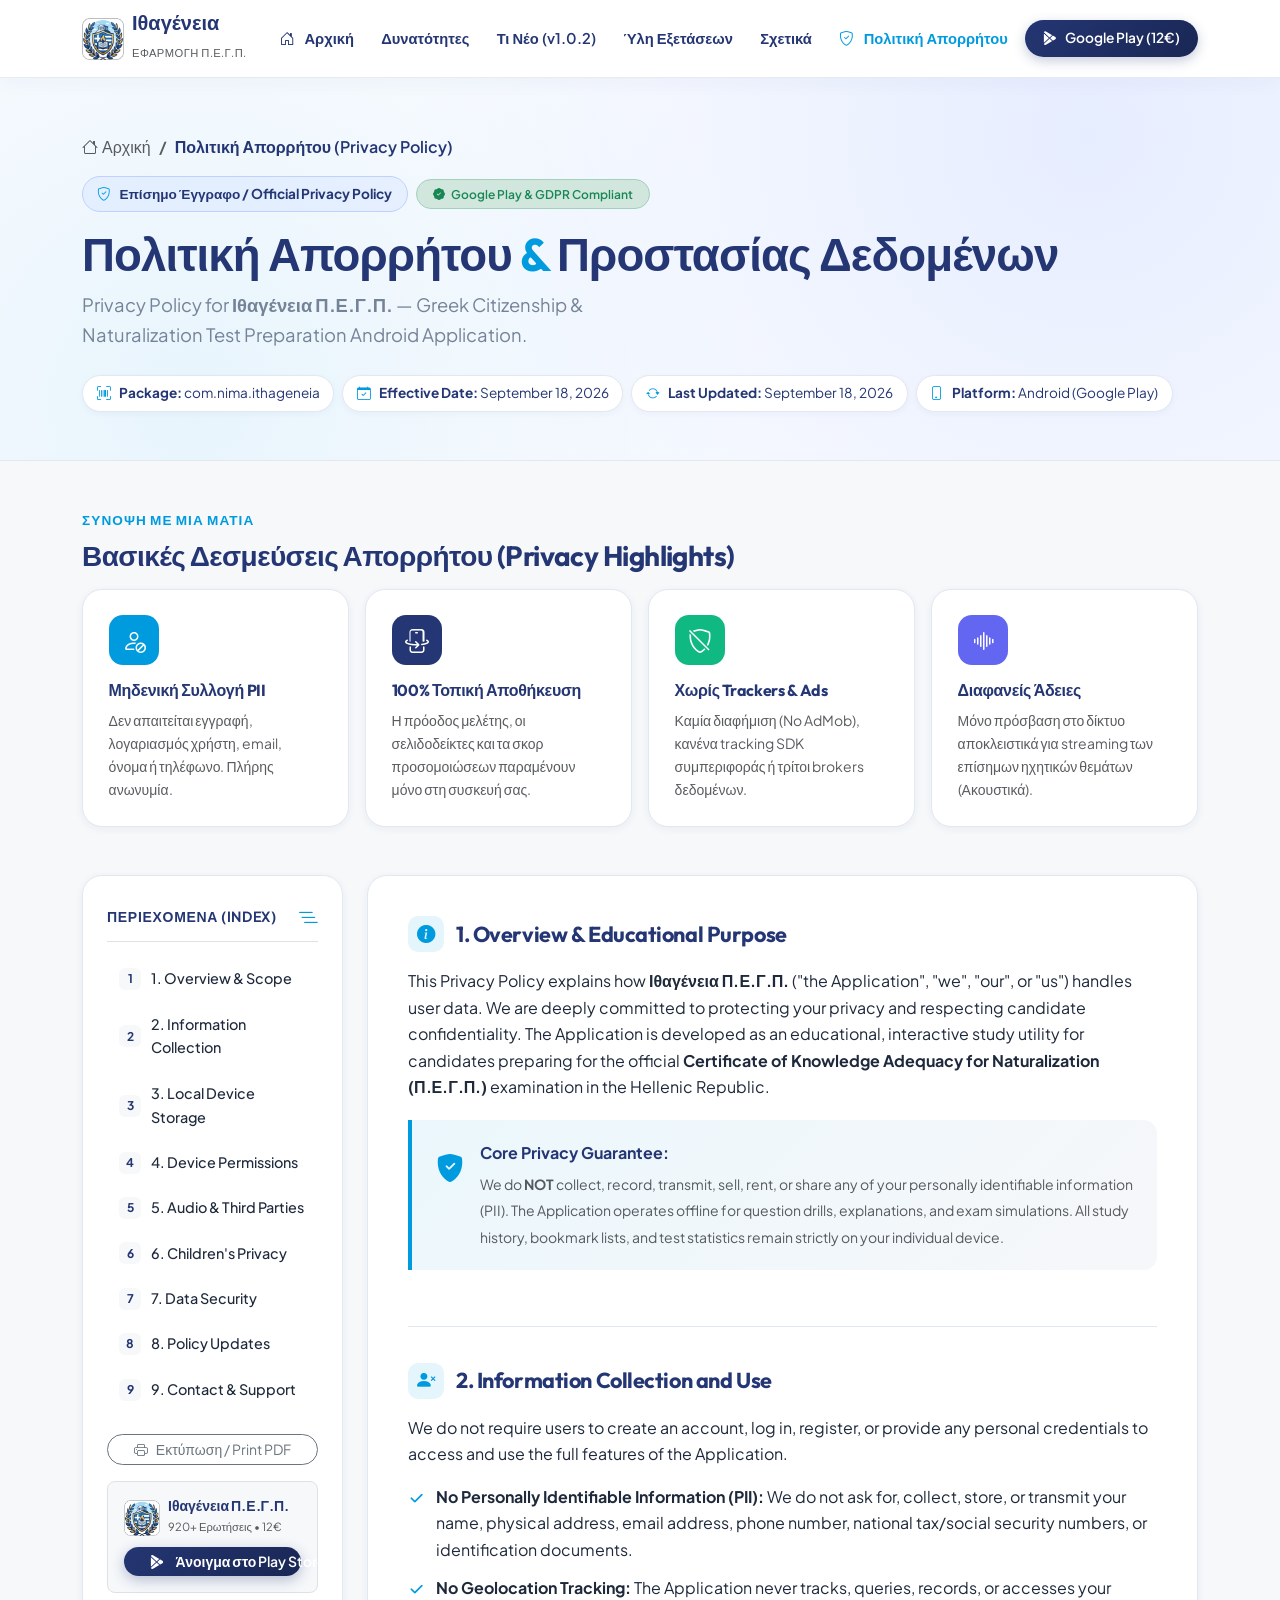
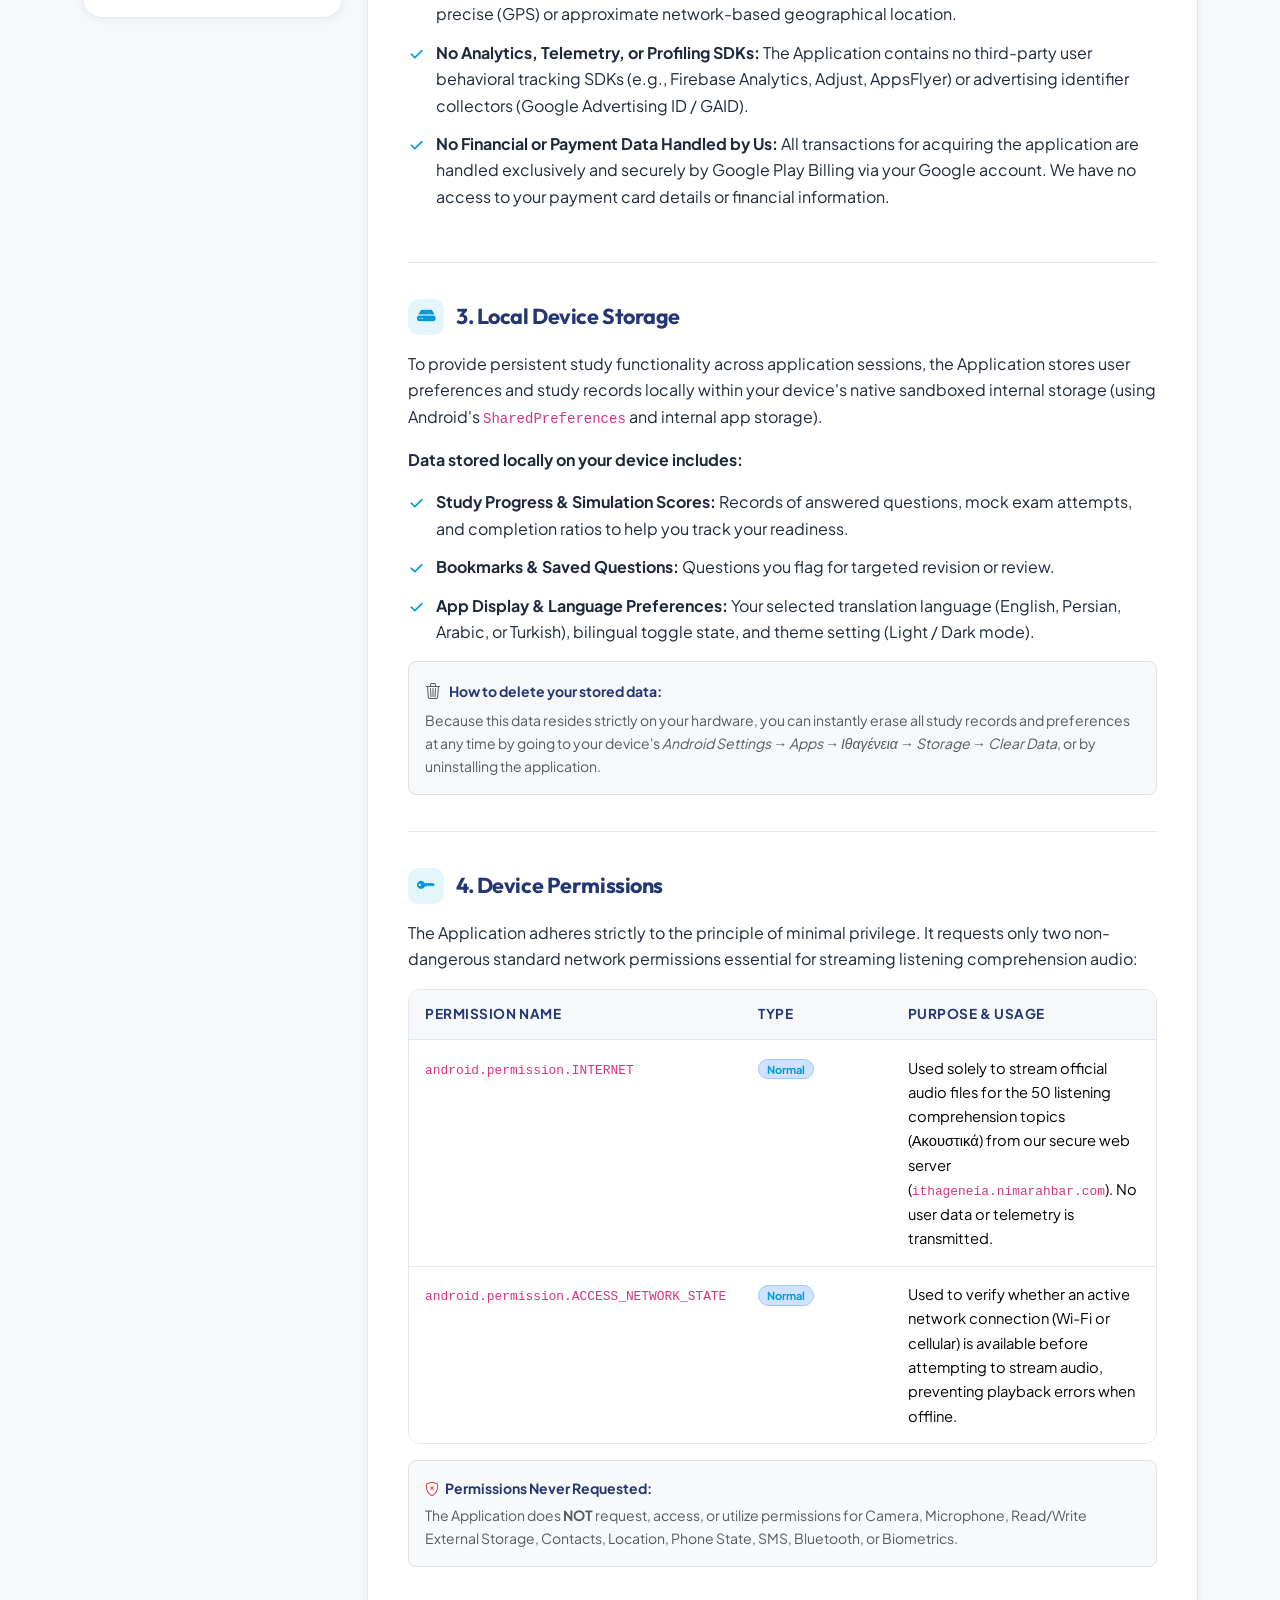
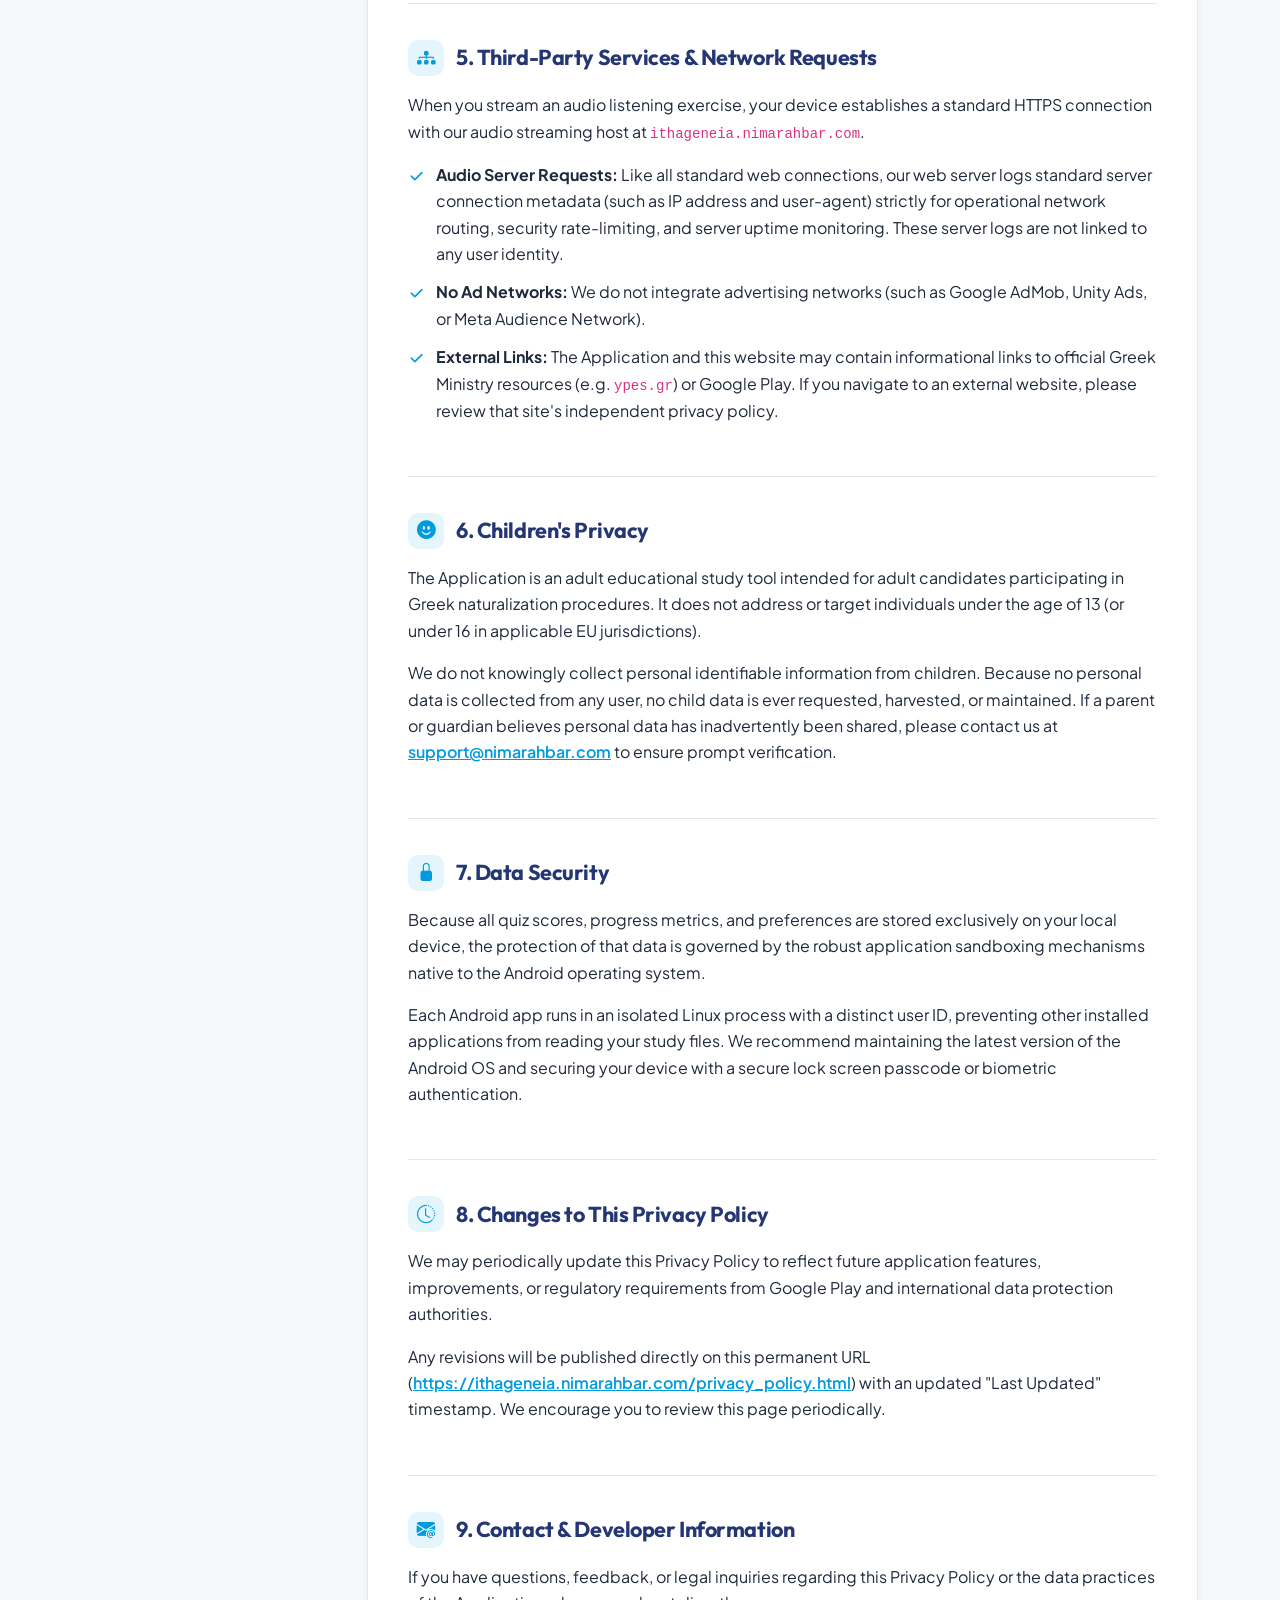
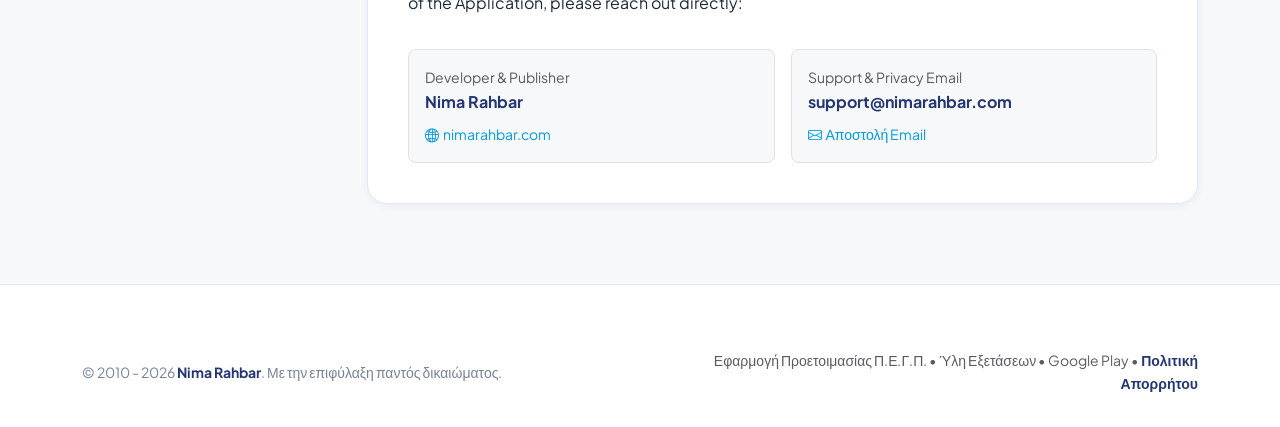
==== commit 4ff18d3e: "feat: redesign navigation bar and update hero announcement components" ====
--- a/privacy_policy.html
+++ b/privacy_policy.html
@@ -62,15 +62,14 @@
 
   <!-- Navigation Bar -->
   <nav class="navbar navbar-expand-lg navbar-custom sticky-top">
-    <div class="container py-1">
-      <a class="navbar-brand d-flex align-items-center gap-2" href="index.html">
+    <div class="container">
+      <a class="navbar-brand d-flex align-items-center gap-2 py-1" href="index.html">
         <div class="navbar-brand-logo">
-          <img class="img-responsive" src="assets/logo.webp" alt="Ιθαγένεια Π.Ε.Γ.Π. - Επίσημη Εφαρμογή Android"
-            width="70" height="70">
+          <img class="img-responsive" src="assets/logo.webp" alt="Ιθαγένεια Π.Ε.Γ.Π." width="42" height="42">
         </div>
         <div>
           <span class="fw-bold fs-5 text-navy-custom d-block lh-1">Ιθαγένεια</span>
-          <small class="text-muted" style="font-size: 0.72rem; letter-spacing: 0.04em;">ΕΦΑΡΜΟΓΗ Π.Ε.Γ.Π.</small>
+          <small class="text-muted" style="font-size: 0.7rem; letter-spacing: 0.04em;">ΕΦΑΡΜΟΓΗ Π.Ε.Γ.Π.</small>
         </div>
       </a>
 
@@ -80,7 +79,7 @@
       </button>
 
       <div class="collapse navbar-collapse" id="navbarPrivacy">
-        <ul class="navbar-nav mx-auto mb-2 mb-lg-0">
+        <ul class="navbar-nav mx-auto mb-2 mb-lg-0 align-items-lg-center">
           <li class="nav-item">
             <a class="nav-link" href="index.html">
               <i class="bi bi-house-door me-1"></i> Αρχική
@@ -90,7 +89,7 @@
             <a class="nav-link" href="index.html#features">Δυνατότητες</a>
           </li>
           <li class="nav-item">
-            <a class="nav-link" href="index.html#translations">Μεταφράσεις</a>
+            <a class="nav-link" href="index.html#whats-new">Τι Νέο (v1.0.2)</a>
           </li>
           <li class="nav-item">
             <a class="nav-link" href="index.html#syllabus">Ύλη Εξετάσεων</a>
@@ -107,9 +106,9 @@
 
         <div class="d-flex align-items-center gap-2 mt-3 mt-lg-0">
           <a href="https://play.google.com/store/apps/details?id=com.nima.ithageneia" target="_blank"
-            rel="noopener noreferrer" class="btn-primary-custom text-decoration-none">
-            <i class="bi bi-google-play fs-5"></i>
-            <span>Google Play</span>
+            rel="noopener noreferrer" class="btn-nav-cta text-decoration-none">
+            <i class="bi bi-google-play"></i>
+            <span>Google Play (12€)</span>
           </a>
         </div>
       </div>
--- a/style.css
+++ b/style.css
@@ -59,31 +59,157 @@
   background-color: var(--nr-bg-subtle) !important;
 }
 
-/* Navbar */
+/* ==========================================================================
+   Navigation Bar (Sleek Glassmorphic Header)
+   ========================================================================== */
 .navbar-custom {
-  background: rgba(255, 255, 255, 0.95);
-  backdrop-filter: blur(12px);
-  -webkit-backdrop-filter: blur(12px);
-  border-bottom: 1px solid var(--nr-border);
+  background: rgba(255, 255, 255, 0.94);
+  backdrop-filter: blur(16px);
+  -webkit-backdrop-filter: blur(16px);
+  border-bottom: 1px solid rgba(226, 232, 240, 0.85);
+  box-shadow: 0 4px 20px rgba(36, 54, 115, 0.04);
+  min-height: 64px;
   transition: all 0.3s ease;
 }
 
-.navbar-brand-logo {
-  display: inline-flex;
-  align-items: center;
-  justify-content: center;
+.navbar-brand-logo img {
+  max-height: 42px;
+  width: auto;
+  object-fit: contain;
+  transition: transform 0.25s ease;
+}
+
+.navbar-brand:hover .navbar-brand-logo img {
+  transform: scale(1.04);
 }
 
 .nav-link {
   font-weight: 600;
   color: var(--nr-navy);
-  font-size: 0.95rem;
-  padding: 0.5rem 0.9rem !important;
-  transition: color 0.2s ease;
-}
-
-.nav-link:hover {
-  color: var(--nr-primary);
+  font-size: 0.92rem;
+  padding: 0.5rem 0.85rem !important;
+  white-space: nowrap;
+  border-radius: 8px;
+  display: inline-flex;
+  align-items: center;
+  gap: 0.35rem;
+  transition: all 0.2s ease;
+}
+
+.nav-link:hover,
+.nav-link:focus {
+  color: var(--nr-primary);
+  background: rgba(0, 155, 223, 0.06);
+}
+
+.nav-link.show {
+  color: var(--nr-primary);
+}
+
+/* Nav Version Badge */
+.nav-version-badge {
+  font-size: 0.68rem;
+  font-weight: 700;
+  background: rgba(0, 155, 223, 0.12);
+  color: var(--nr-primary);
+  border: 1px solid rgba(0, 155, 223, 0.25);
+  padding: 0.15rem 0.5rem;
+  border-radius: 50rem;
+  letter-spacing: 0.02em;
+}
+
+/* Modern Nav Dropdown Menu */
+.navbar-custom .dropdown-menu {
+  background: rgba(255, 255, 255, 0.98);
+  backdrop-filter: blur(20px);
+  -webkit-backdrop-filter: blur(20px);
+  border: 1px solid rgba(36, 54, 115, 0.1);
+  border-radius: 14px;
+  box-shadow: 0 16px 36px rgba(36, 54, 115, 0.12), 0 2px 8px rgba(0, 0, 0, 0.04);
+  padding: 0.6rem;
+  min-width: 280px;
+  margin-top: 0.5rem;
+  animation: navDropdownFade 0.2s ease;
+}
+
+@keyframes navDropdownFade {
+  from {
+    opacity: 0;
+    transform: translateY(6px);
+  }
+  to {
+    opacity: 1;
+    transform: translateY(0);
+  }
+}
+
+.nav-dropdown-item {
+  display: flex;
+  align-items: center;
+  gap: 0.75rem;
+  padding: 0.55rem 0.75rem;
+  border-radius: 10px;
+  color: var(--nr-text-dark);
+  text-decoration: none;
+  transition: all 0.2s ease;
+}
+
+.nav-dropdown-item:hover {
+  background: rgba(0, 155, 223, 0.08);
+  color: var(--nr-primary);
+  transform: translateX(3px);
+}
+
+.nav-dropdown-icon {
+  width: 34px;
+  height: 34px;
+  border-radius: 8px;
+  display: inline-flex;
+  align-items: center;
+  justify-content: center;
+  font-size: 1.05rem;
+  flex-shrink: 0;
+}
+
+.nav-dropdown-title {
+  font-size: 0.88rem;
+  font-weight: 700;
+  line-height: 1.2;
+  color: var(--nr-navy);
+}
+
+.nav-dropdown-item:hover .nav-dropdown-title {
+  color: var(--nr-primary);
+}
+
+.nav-dropdown-desc {
+  font-size: 0.74rem;
+  color: var(--nr-text-muted);
+  line-height: 1.25;
+  display: block;
+}
+
+/* Nav CTA Button */
+.btn-nav-cta {
+  background: linear-gradient(135deg, var(--nr-navy) 0%, var(--nr-navy-dark) 100%);
+  color: #ffffff !important;
+  font-weight: 600;
+  font-size: 0.86rem;
+  border: none;
+  padding: 0.45rem 1.15rem;
+  border-radius: 50rem;
+  box-shadow: 0 4px 12px rgba(36, 54, 115, 0.25);
+  display: inline-flex;
+  align-items: center;
+  gap: 0.45rem;
+  white-space: nowrap;
+  transition: all 0.25s ease;
+}
+
+.btn-nav-cta:hover {
+  background: linear-gradient(135deg, var(--nr-primary) 0%, var(--nr-primary-hover) 100%);
+  transform: translateY(-2px);
+  box-shadow: 0 6px 16px rgba(0, 155, 223, 0.35);
 }
 
 /* Buttons */
@@ -99,6 +225,7 @@
   display: inline-flex;
   align-items: center;
   gap: 0.5rem;
+  white-space: nowrap;
 }
 
 .btn-primary-custom:hover {
@@ -120,6 +247,7 @@
   display: inline-flex;
   align-items: center;
   gap: 0.5rem;
+  white-space: nowrap;
 }
 
 .btn-navy-custom:hover {
@@ -140,6 +268,7 @@
   display: inline-flex;
   align-items: center;
   gap: 0.5rem;
+  white-space: nowrap;
 }
 
 .btn-outline-navy:hover {
@@ -151,10 +280,79 @@
 /* Hero Section */
 .hero-section {
   position: relative;
-  padding: 5rem 0 4rem;
+  padding: 4.5rem 0 3.5rem;
   background: radial-gradient(circle at 80% 20%, rgba(191, 209, 255, 0.35) 0%, rgba(251, 252, 255, 0) 60%),
     radial-gradient(circle at 10% 80%, rgba(0, 155, 223, 0.08) 0%, rgba(251, 252, 255, 0) 50%);
   border-bottom: 1px solid var(--nr-border);
+}
+
+/* Sleek Single-Line Hero Announcement Pill (Apple / Stripe standard) */
+.hero-announcement-pill {
+  display: inline-flex;
+  align-items: center;
+  gap: 0.65rem;
+  padding: 0.35rem 1rem 0.35rem 0.45rem;
+  background: #ffffff;
+  border: 1px solid rgba(0, 155, 223, 0.3);
+  border-radius: 50rem;
+  box-shadow: 0 4px 14px rgba(36, 54, 115, 0.06);
+  transition: all 0.25s ease;
+  max-width: 100%;
+}
+
+.hero-announcement-pill:hover {
+  transform: translateY(-2px);
+  border-color: var(--nr-primary);
+  box-shadow: 0 8px 22px rgba(0, 155, 223, 0.16);
+  background: #ffffff;
+}
+
+.announcement-tag {
+  display: inline-flex;
+  align-items: center;
+  gap: 0.3rem;
+  background: linear-gradient(135deg, var(--nr-navy) 0%, var(--nr-navy-light) 100%);
+  color: #ffffff;
+  font-size: 0.72rem;
+  font-weight: 700;
+  text-transform: uppercase;
+  letter-spacing: 0.04em;
+  padding: 0.25rem 0.7rem;
+  border-radius: 50rem;
+  white-space: nowrap;
+}
+
+.announcement-text {
+  font-size: 0.85rem;
+  font-weight: 600;
+  color: var(--nr-navy);
+  white-space: nowrap;
+  overflow: hidden;
+  text-overflow: ellipsis;
+}
+
+.announcement-arrow {
+  color: var(--nr-primary);
+  font-size: 0.85rem;
+  transition: transform 0.2s ease;
+  margin-left: auto;
+}
+
+.hero-announcement-pill:hover .announcement-arrow {
+  transform: translateX(3px);
+}
+
+@media (max-width: 576px) {
+  .hero-announcement-pill {
+    padding: 0.35rem 0.75rem 0.35rem 0.4rem;
+    flex-wrap: wrap;
+    gap: 0.4rem;
+    border-radius: 16px;
+  }
+  .announcement-text {
+    white-space: normal;
+    font-size: 0.8rem;
+  }
 }
 
 .hero-badge {
